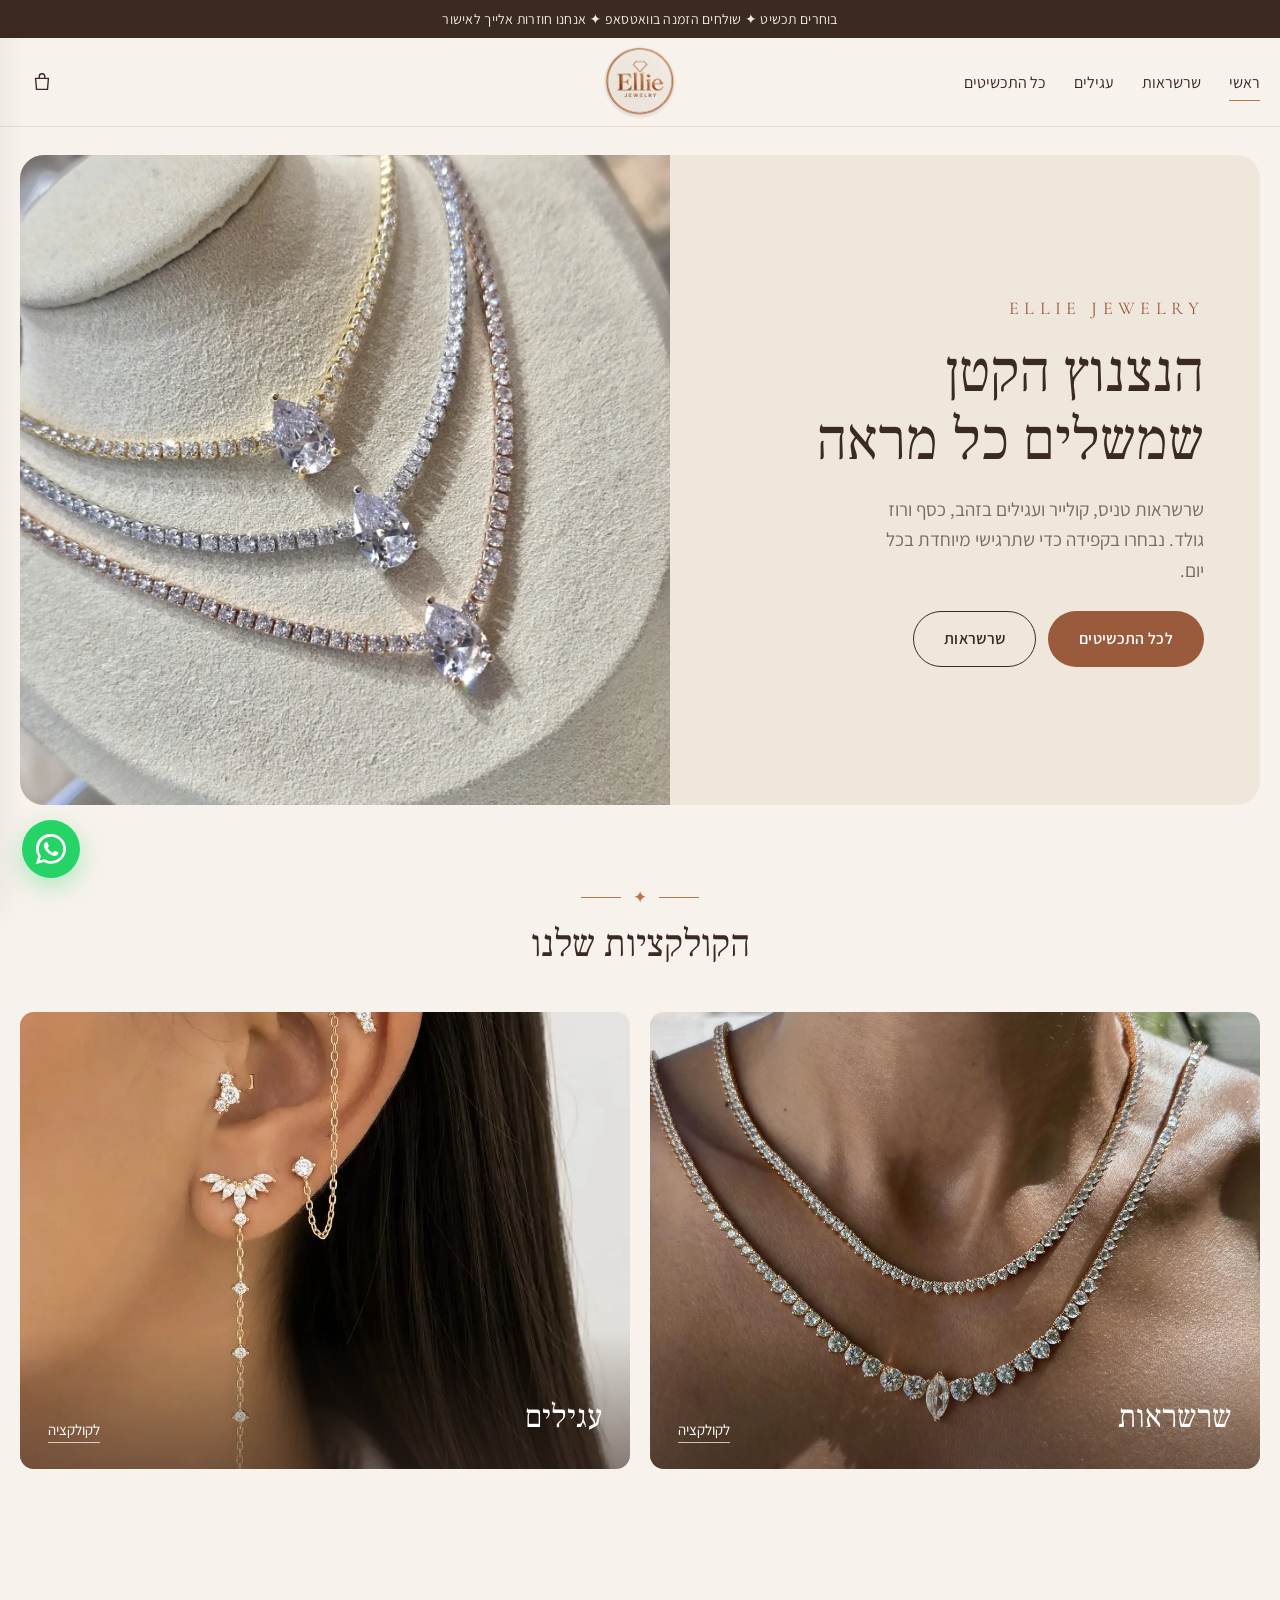
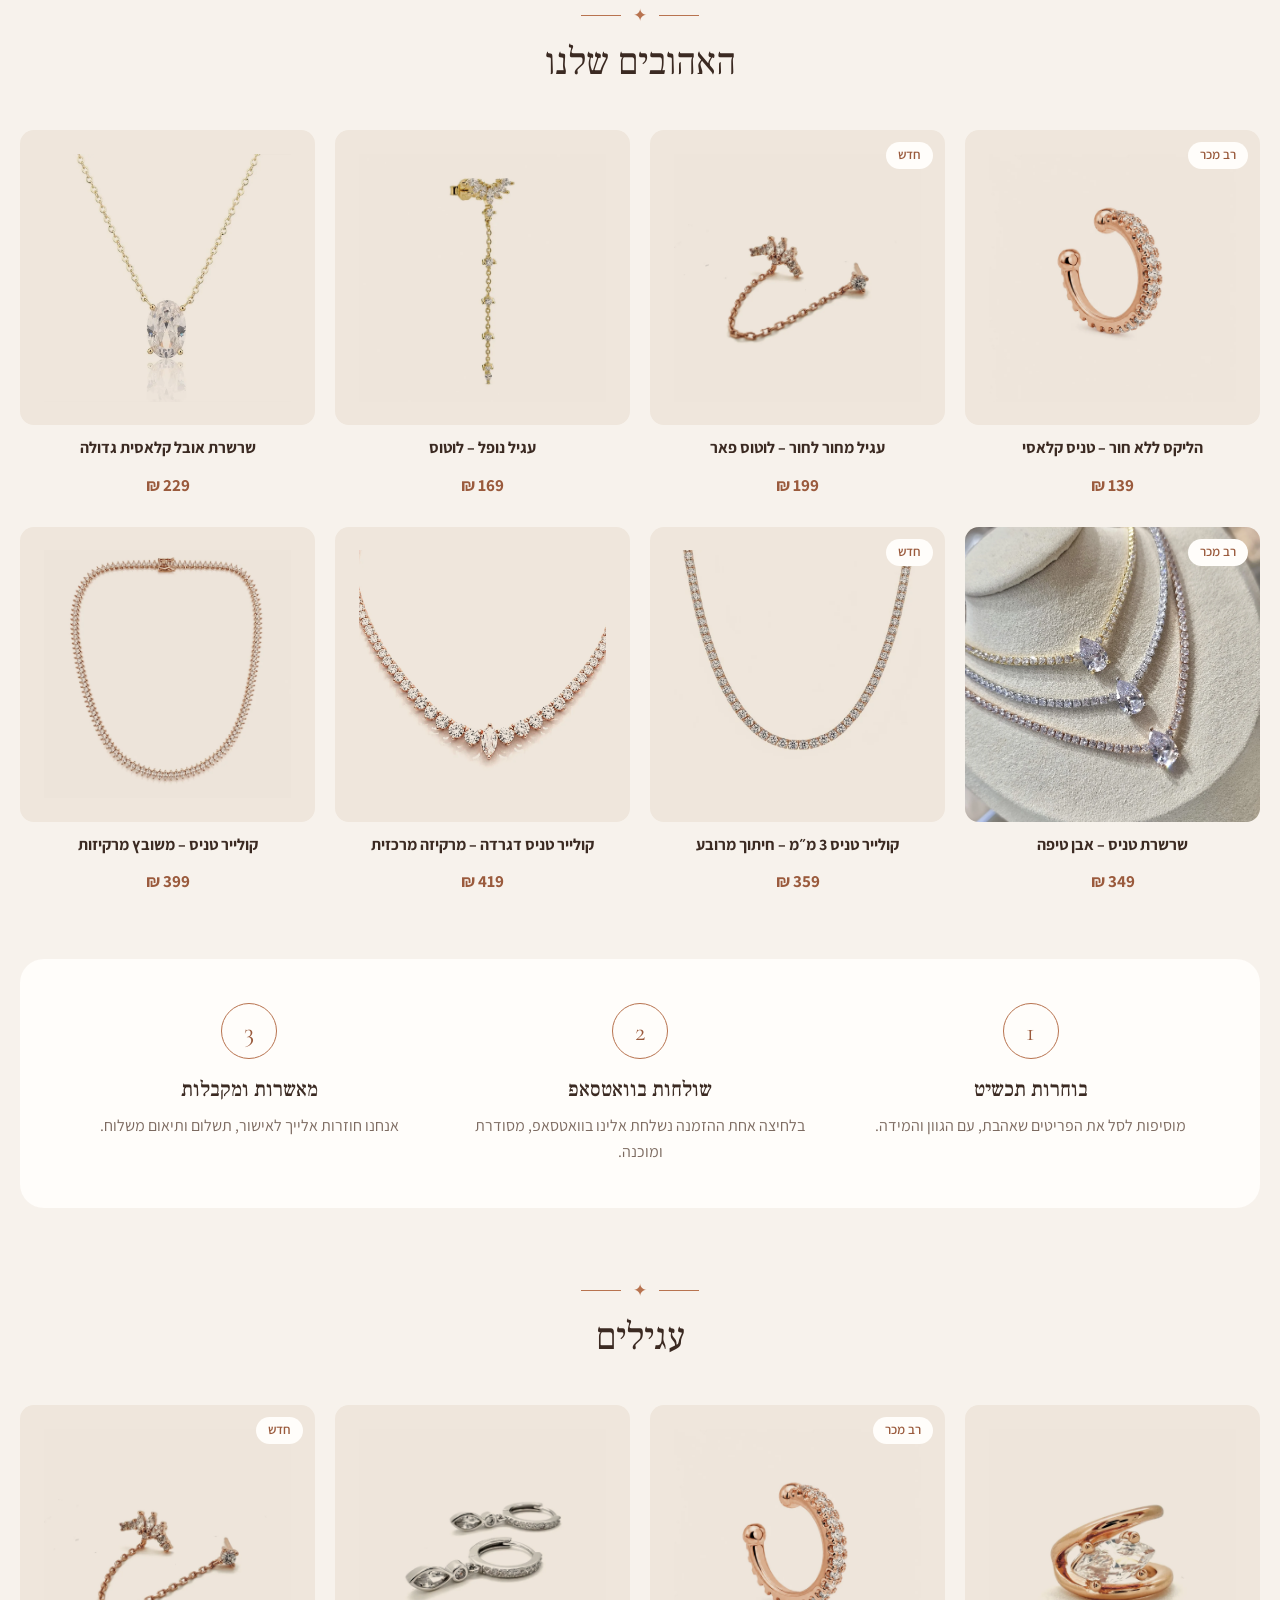
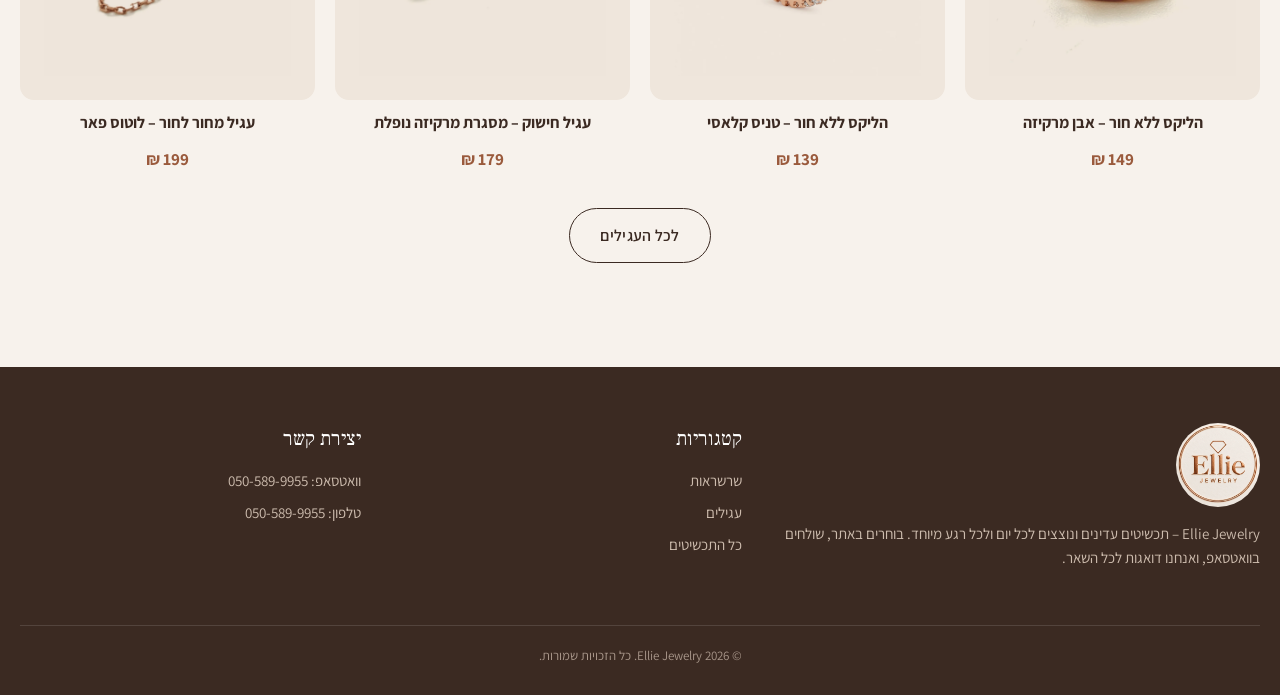
==== index.html @ 46d203b4 "Ellie Jewelry storefront with WhatsApp cart Co-Authored-By: Claude Opus 5.5 <noreply@anthropic.com>" ====
<!doctype html>
<html lang="he" dir="rtl">
<head>
<meta charset="utf-8">
<meta name="viewport" content="width=device-width, initial-scale=1">
<title>Ellie Jewelry | תכשיטים בעיצוב עדין</title>
<meta name="description" content="Ellie Jewelry – תכשיטים עדינים ונוצצים: שרשראות טניס, קולייר ועגילים בזהב, כסף ורוז גולד. הזמנה קלה בוואטסאפ.">
<meta name="theme-color" content="#f7f2ec">
<link rel="icon" href="assets/img/logo.webp">
<link rel="preconnect" href="https://fonts.googleapis.com">
<link rel="preconnect" href="https://fonts.gstatic.com" crossorigin>
<link href="https://fonts.googleapis.com/css2?family=Assistant:wght@300;400;600;700&family=Cormorant+Garamond:wght@400;500&family=Frank+Ruhl+Libre:wght@400;500&display=swap" rel="stylesheet">
<link rel="stylesheet" href="assets/css/style.css">
</head>
<body data-page="home">
<main id="main">
  <section class="hero container">
    <div class="hero__inner">
      <div class="hero__text">
        <span class="eyebrow">Ellie Jewelry</span>
        <h1>הנצנוץ הקטן<br>שמשלים כל מראה</h1>
        <p>שרשראות טניס, קולייר ועגילים בזהב, כסף ורוז גולד. נבחרו בקפידה כדי שתרגישי מיוחדת בכל יום.</p>
        <div class="hero__ctas">
          <a class="btn btn--primary" href="shop.html">לכל התכשיטים</a>
          <a class="btn btn--outline" href="shop.html?cat=necklaces">שרשראות</a>
        </div>
      </div>
      <div class="hero__img"><img src="assets/img/products/pear-tennis-bust.webp" alt="שלוש שרשראות טניס עם אבן טיפה בזהב, כסף ורוז גולד"></div>
    </div>
  </section>

  <section class="section container">
    <div class="section__head"><span class="ornament">✦</span><h2>הקולקציות שלנו</h2></div>
    <div class="cats" id="cats"></div>
  </section>

  <section class="section container">
    <div class="section__head"><span class="ornament">✦</span><h2>האהובים שלנו</h2></div>
    <div class="grid" id="featured"></div>
  </section>

  <section class="container">
    <div class="steps">
      <div class="step"><div class="step__num">1</div><h3>בוחרות תכשיט</h3><p>מוסיפות לסל את הפריטים שאהבת, עם הגוון והמידה.</p></div>
      <div class="step"><div class="step__num">2</div><h3>שולחות בוואטסאפ</h3><p>בלחיצה אחת ההזמנה נשלחת אלינו בוואטסאפ, מסודרת ומוכנה.</p></div>
      <div class="step"><div class="step__num">3</div><h3>מאשרות ומקבלות</h3><p>אנחנו חוזרות אלייך לאישור, תשלום ותיאום משלוח.</p></div>
    </div>
  </section>

  <section class="section container">
    <div class="section__head"><span class="ornament">✦</span><h2>עגילים</h2></div>
    <div class="grid" id="earrings-row"></div>
    <div style="text-align:center;margin-top:34px"><a class="btn btn--outline" href="shop.html?cat=earrings">לכל העגילים</a></div>
  </section>
</main>
<script src="assets/js/products.js"></script>
<script src="assets/js/app.js"></script>
</body>
</html>
---- assets/css/style.css ----
/* ───────── Ellie Jewelry – עיצוב ───────── */
:root {
  --bg: #f7f2ec;          /* שמנת */
  --surface: #fffdfa;
  --tile: #efe6dc;        /* הרקע האחיד של תמונות המוצרים */
  --ink: #3b2a22;
  --muted: #7c6a60;
  --line: #e6dacd;
  --rose: #b8734f;        /* רוז גולד מהלוגו */
  --rose-deep: #9a5a3c;
  --rose-soft: #f1e1d6;
  --wa: #25d366;
  --radius: 14px;
  --shadow: 0 10px 30px rgba(59, 42, 34, .08);
  --font-head: "Frank Ruhl Libre", "Cormorant Garamond", serif;
  --font-body: "Assistant", system-ui, sans-serif;
  --font-latin: "Cormorant Garamond", serif;
  --max: 1240px;
}

* { box-sizing: border-box; }
html { scroll-behavior: smooth; }
body {
  margin: 0;
  background: var(--bg);
  color: var(--ink);
  font-family: var(--font-body);
  font-size: 17px;
  line-height: 1.6;
  -webkit-font-smoothing: antialiased;
}
img { max-width: 100%; display: block; }
a { color: inherit; text-decoration: none; }
button { font: inherit; color: inherit; cursor: pointer; }
.container { width: min(var(--max), 100% - 32px); margin-inline: auto; }
.skip-link { position: absolute; inset-inline-start: -999px; }
.skip-link:focus { inset-inline-start: 12px; top: 12px; z-index: 100; background: var(--surface); padding: 8px 14px; }
:focus-visible { outline: 2px solid var(--rose); outline-offset: 3px; }

/* ───────── פס הודעה ───────── */
.announce {
  background: var(--ink);
  color: #f3e6db;
  text-align: center;
  font-size: 14px;
  letter-spacing: .02em;
  padding: 8px 16px;
}

/* ───────── הדר ───────── */
.header {
  position: sticky; top: 0; z-index: 40;
  background: rgba(247, 242, 236, .92);
  backdrop-filter: blur(10px);
  border-bottom: 1px solid var(--line);
}
.header__row {
  display: grid;
  grid-template-columns: 1fr auto 1fr;
  align-items: center;
  height: 88px;
}
.logo { justify-self: center; }
.logo img { width: 72px; height: 72px; border-radius: 50%; object-fit: cover; }
.nav { display: flex; gap: 28px; }
.nav a {
  font-size: 16px; padding: 6px 0; position: relative;
}
.nav a::after {
  content: ""; position: absolute; inset-inline: 0; bottom: 0; height: 1px;
  background: var(--rose); transform: scaleX(0); transition: transform .25s ease;
}
.nav a:hover::after, .nav a[aria-current="page"]::after { transform: scaleX(1); }
.header__actions { justify-self: end; display: flex; gap: 6px; align-items: center; }
.icon-btn {
  width: 44px; height: 44px; border-radius: 50%;
  display: grid; place-items: center;
  background: none; border: 0; position: relative;
  transition: background .2s;
}
.icon-btn:hover { background: var(--rose-soft); }
.icon-btn svg { width: 22px; height: 22px; }
.cart-count {
  position: absolute; top: 4px; inset-inline-end: 2px;
  min-width: 19px; height: 19px; padding: 0 5px;
  border-radius: 10px; background: var(--rose); color: #fff;
  font-size: 12px; font-weight: 700; display: grid; place-items: center;
  transform: scale(0); transition: transform .25s cubic-bezier(.3,1.6,.5,1);
}
.cart-count.has { transform: scale(1); }
.cart-count.bump { animation: bump .35s ease; }
@keyframes bump { 50% { transform: scale(1.35); } }
.menu-toggle { display: none; }

/* ───────── כפתורים ───────── */
.btn {
  display: inline-flex; align-items: center; justify-content: center; gap: 10px;
  padding: 14px 30px; border-radius: 999px; border: 1px solid transparent;
  font-size: 16px; font-weight: 600; letter-spacing: .02em;
  transition: background .2s, color .2s, transform .15s, border-color .2s;
}
.btn:active { transform: scale(.98); }
.btn--primary { background: var(--rose-deep); color: #fff; }
.btn--primary:hover { background: var(--ink); }
.btn--outline { border-color: var(--ink); background: transparent; }
.btn--outline:hover { background: var(--ink); color: var(--bg); }
.btn--wa { background: var(--wa); color: #fff; }
.btn--wa:hover { background: #1eb457; }
.btn--block { width: 100%; }
.btn svg { width: 20px; height: 20px; }

/* ───────── הירו ───────── */
.hero { padding: 28px 0 10px; }
.hero__inner {
  display: grid; grid-template-columns: 1fr 1.1fr;
  background: var(--tile); border-radius: 24px; overflow: hidden;
  min-height: 540px;
}
.hero__text {
  padding: 56px; display: flex; flex-direction: column; justify-content: center; gap: 18px;
}
.eyebrow {
  font-family: var(--font-latin); font-size: 18px; letter-spacing: .3em;
  text-transform: uppercase; color: var(--rose-deep);
}
.hero h1 {
  font-family: var(--font-head); font-weight: 400;
  font-size: clamp(36px, 4.6vw, 60px); line-height: 1.15; margin: 0;
}
.hero p { margin: 0; color: var(--muted); font-size: 19px; max-width: 36ch; }
.hero__ctas { display: flex; gap: 12px; flex-wrap: wrap; margin-top: 8px; }
.hero__img { position: relative; }
.hero__img img { width: 100%; height: 100%; object-fit: cover; }

/* ───────── כותרות סקשן ───────── */
.section { padding: 64px 0; }
.section__head { text-align: center; margin-bottom: 36px; }
.section__head h2 {
  font-family: var(--font-head); font-weight: 400; font-size: clamp(28px, 3vw, 38px); margin: 4px 0 0;
}
.section__head .ornament {
  display: inline-flex; align-items: center; gap: 12px; color: var(--rose);
}
.section__head .ornament::before, .section__head .ornament::after {
  content: ""; width: 40px; height: 1px; background: currentColor;
}

/* ───────── קטגוריות ───────── */
.cats { display: grid; grid-template-columns: repeat(2, 1fr); gap: 20px; }
.cat {
  position: relative; border-radius: var(--radius); overflow: hidden;
  aspect-ratio: 4 / 3; background: var(--tile);
}
.cat img { width: 100%; height: 100%; object-fit: cover; transition: transform .8s ease; }
.cat:hover img { transform: scale(1.04); }
.cat__label {
  position: absolute; inset-inline: 0; bottom: 0;
  padding: 60px 28px 26px;
  background: linear-gradient(to top, rgba(59,42,34,.55), transparent);
  color: #fff; display: flex; justify-content: space-between; align-items: end;
}
.cat__label h3 { font-family: var(--font-head); font-weight: 400; font-size: 32px; margin: 0; }
.cat__label span { font-size: 15px; border-bottom: 1px solid rgba(255,255,255,.7); }

/* ───────── כרטיס מוצר ───────── */
.grid { display: grid; grid-template-columns: repeat(4, 1fr); gap: 28px 20px; }
.card { display: flex; flex-direction: column; gap: 12px; text-align: center; }
.card__media {
  position: relative; aspect-ratio: 1; border-radius: var(--radius); overflow: hidden;
  background: var(--tile);
}
/* הסוד של הרקע האחיד: הלבן בתמונה "נבלע" בצבע השמנת */
.card__media img, .gallery__main img, .gallery__thumbs img, .cart-item__img img {
  mix-blend-mode: multiply;
}
.card__media img {
  position: absolute; inset: 0; width: 100%; height: 100%; object-fit: contain;
  padding: 8%; transition: opacity .5s ease, transform .7s ease;
}
.card__media img.is-photo { padding: 0; object-fit: cover; mix-blend-mode: normal; }
.card__media .alt { opacity: 0; }
.card:hover .card__media .alt { opacity: 1; }
.card:hover .card__media .main:not(:only-of-type) { opacity: 0; }
.card:hover .card__media img:only-of-type { transform: scale(1.05); }
.badge {
  position: absolute; top: 12px; inset-inline-start: 12px; z-index: 2;
  background: var(--surface); color: var(--rose-deep);
  font-size: 13px; font-weight: 600; padding: 3px 12px; border-radius: 999px;
}
.card__quick {
  position: absolute; inset-inline: 12px; bottom: 12px; z-index: 2;
  opacity: 0; transform: translateY(8px); transition: opacity .25s, transform .25s;
  background: var(--surface); border: 0; border-radius: 999px; padding: 10px; font-size: 15px; font-weight: 600;
}
.card:hover .card__quick, .card__quick:focus-visible { opacity: 1; transform: none; }
.card__quick:hover { background: var(--ink); color: var(--bg); }
.card__name { font-size: 16px; margin: 0; line-height: 1.4; }
.price { font-weight: 700; color: var(--rose-deep); }
.price del { color: var(--muted); font-weight: 400; margin-inline-start: 8px; font-size: .9em; }

/* ───────── איך מזמינים ───────── */
.steps {
  display: grid; grid-template-columns: repeat(3, 1fr); gap: 20px;
  background: var(--surface); border-radius: 24px; padding: 44px;
}
.step { text-align: center; padding: 0 12px; }
.step__num {
  width: 56px; height: 56px; margin: 0 auto 14px; border-radius: 50%;
  border: 1px solid var(--rose); color: var(--rose-deep);
  display: grid; place-items: center; font-family: var(--font-latin); font-size: 26px;
}
.step h3 { font-family: var(--font-head); font-weight: 500; font-size: 21px; margin: 0 0 6px; }
.step p { margin: 0; color: var(--muted); font-size: 16px; }

/* ───────── עמוד קטגוריה ───────── */
.page-head { padding: 48px 0 12px; text-align: center; }
.page-head h1 { font-family: var(--font-head); font-weight: 400; font-size: clamp(34px, 4vw, 48px); margin: 0; }
.page-head p { color: var(--muted); margin: 6px 0 0; }
.toolbar {
  display: flex; justify-content: space-between; align-items: center; gap: 16px; flex-wrap: wrap;
  padding: 18px 0 28px; border-bottom: 1px solid var(--line); margin-bottom: 32px;
}
.tabs { display: flex; gap: 8px; flex-wrap: wrap; }
.tab {
  padding: 8px 20px; border-radius: 999px; border: 1px solid var(--line); background: transparent; font-size: 15px;
}
.tab[aria-pressed="true"] { background: var(--ink); color: var(--bg); border-color: var(--ink); }
.select {
  padding: 9px 16px; border-radius: 999px; border: 1px solid var(--line); background: var(--surface);
  font: inherit; font-size: 15px; color: var(--ink);
}
.count-note { color: var(--muted); font-size: 15px; }

/* ───────── עמוד מוצר ───────── */
.crumbs { font-size: 14px; color: var(--muted); padding: 24px 0 0; }
.crumbs a:hover { color: var(--rose-deep); }
.product { display: grid; grid-template-columns: 1.1fr 1fr; gap: 56px; padding: 24px 0 40px; align-items: start; }
.gallery { display: grid; gap: 12px; position: sticky; top: 110px; }
.gallery__main { aspect-ratio: 1; border-radius: var(--radius); background: var(--tile); overflow: hidden; }
.gallery__main img { width: 100%; height: 100%; object-fit: contain; padding: 6%; }
.gallery__main img.is-photo { object-fit: cover; padding: 0; mix-blend-mode: normal; }
.gallery__thumbs { display: flex; gap: 10px; }
.gallery__thumbs button {
  width: 82px; aspect-ratio: 1; border-radius: 10px; overflow: hidden; border: 1px solid transparent;
  background: var(--tile); padding: 0;
}
.gallery__thumbs button[aria-current="true"] { border-color: var(--rose); }
.gallery__thumbs img { width: 100%; height: 100%; object-fit: cover; }
.product__info h1 { font-family: var(--font-head); font-weight: 400; font-size: clamp(28px, 3vw, 38px); line-height: 1.25; margin: 0 0 8px; }
.product__info .price { font-size: 24px; }
.product__desc { color: var(--muted); margin: 18px 0 26px; }
.opt { margin-bottom: 22px; border: 0; padding: 0; }
.opt legend { font-weight: 600; margin-bottom: 10px; }
.opt legend small { font-weight: 400; color: var(--muted); margin-inline-start: 6px; }
.chips { display: flex; flex-wrap: wrap; gap: 8px; }
.chip {
  padding: 9px 18px; border-radius: 999px; border: 1px solid var(--line); background: var(--surface); font-size: 15px;
  display: inline-flex; align-items: center; gap: 8px; transition: border-color .2s, background .2s;
}
.chip:hover { border-color: var(--rose); }
.chip[aria-checked="true"] { border-color: var(--ink); background: var(--ink); color: var(--bg); }
.swatch { width: 14px; height: 14px; border-radius: 50%; border: 1px solid rgba(0,0,0,.12); }
.opt.is-error .chips { animation: shake .35s; }
.opt.is-error legend { color: #b23b3b; }
@keyframes shake { 25% { transform: translateX(-5px); } 75% { transform: translateX(5px); } }
.buy-row { display: flex; gap: 12px; align-items: stretch; margin-top: 6px; }
.qty {
  display: inline-flex; align-items: center; border: 1px solid var(--line); border-radius: 999px; background: var(--surface);
}
.qty button { width: 40px; height: 100%; min-height: 44px; border: 0; background: none; font-size: 20px; }
.qty span { min-width: 28px; text-align: center; font-weight: 600; }
.buy-row .btn { flex: 1; }
.ask-link { display: inline-flex; align-items: center; gap: 8px; margin-top: 16px; color: var(--muted); font-size: 15px; }
.ask-link:hover { color: var(--ink); }
.ask-link svg { width: 18px; height: 18px; color: var(--wa); }
.accordion { margin-top: 30px; border-top: 1px solid var(--line); }
.accordion details { border-bottom: 1px solid var(--line); }
.accordion summary {
  list-style: none; cursor: pointer; padding: 16px 0; font-weight: 600;
  display: flex; justify-content: space-between; align-items: center;
}
.accordion summary::-webkit-details-marker { display: none; }
.accordion summary::after { content: "+"; font-size: 22px; font-weight: 300; transition: transform .2s; }
.accordion details[open] summary::after { transform: rotate(45deg); }
.accordion p { margin: 0 0 18px; color: var(--muted); }

/* ───────── סל צדדי ───────── */
.overlay {
  position: fixed; inset: 0; background: rgba(59,42,34,.35); z-index: 60;
  opacity: 0; pointer-events: none; transition: opacity .3s;
}
.overlay.open { opacity: 1; pointer-events: auto; }
.drawer {
  position: fixed; top: 0; bottom: 0; inset-inline-end: 0; z-index: 70;
  width: min(440px, 100%); background: var(--surface);
  display: flex; flex-direction: column;
  transform: translateX(-100%); transition: transform .4s cubic-bezier(.22,1,.36,1);
  box-shadow: var(--shadow);
}
.drawer.open { transform: none; }
.drawer__head { display: flex; justify-content: space-between; align-items: center; padding: 18px 22px; border-bottom: 1px solid var(--line); }
.drawer__head h2 { font-family: var(--font-head); font-weight: 400; font-size: 24px; margin: 0; }
.drawer__body { flex: 1; overflow-y: auto; padding: 8px 22px; }
.drawer__foot { padding: 18px 22px 22px; border-top: 1px solid var(--line); background: var(--bg); }
.empty { text-align: center; padding: 60px 10px; color: var(--muted); }
.empty .btn { margin-top: 18px; }
.cart-item { display: grid; grid-template-columns: 78px 1fr auto; gap: 14px; padding: 16px 0; border-bottom: 1px solid var(--line); align-items: center; }
.cart-item__img { width: 78px; aspect-ratio: 1; border-radius: 10px; background: var(--tile); overflow: hidden; }
.cart-item__img img { width: 100%; height: 100%; object-fit: contain; padding: 6px; }
.cart-item__img img.is-photo { object-fit: cover; padding: 0; mix-blend-mode: normal; }
.cart-item h4 { margin: 0; font-size: 15px; font-weight: 600; line-height: 1.35; }
.cart-item .meta { font-size: 13px; color: var(--muted); }
.cart-item .qty { margin-top: 6px; }
.cart-item .qty button { min-height: 32px; width: 32px; font-size: 16px; }
.cart-item__end { text-align: end; display: flex; flex-direction: column; gap: 8px; align-items: end; }
.remove { background: none; border: 0; color: var(--muted); font-size: 13px; text-decoration: underline; padding: 0; }
.total-row { display: flex; justify-content: space-between; font-size: 18px; margin-bottom: 4px; }
.total-row strong { color: var(--rose-deep); }
.foot-note { font-size: 13px; color: var(--muted); margin: 0 0 14px; }

/* טופס פרטים */
.form { display: grid; gap: 12px; }
.field { display: grid; gap: 4px; }
.field label { font-size: 14px; font-weight: 600; }
.field input, .field textarea {
  font: inherit; font-size: 16px; padding: 11px 14px; border-radius: 10px;
  border: 1px solid var(--line); background: var(--surface); color: var(--ink);
}
.field input:focus, .field textarea:focus { outline: none; border-color: var(--rose); }
.field textarea { resize: vertical; min-height: 64px; }
.field.is-error input { border-color: #b23b3b; }
.field .err { color: #b23b3b; font-size: 13px; display: none; }
.field.is-error .err { display: block; }
.radio-row { display: flex; gap: 8px; }
.radio-row label {
  flex: 1; text-align: center; padding: 10px; border: 1px solid var(--line); border-radius: 10px; cursor: pointer;
  font-size: 15px; font-weight: 400; background: var(--surface);
}
.radio-row input { position: absolute; opacity: 0; }
.radio-row input:checked + span { font-weight: 700; }
.radio-row label:has(input:checked) { border-color: var(--ink); }
.back-link { background: none; border: 0; color: var(--muted); font-size: 14px; padding: 0; margin-bottom: 10px; text-decoration: underline; }

/* ───────── הודעת הוספה ───────── */
.toast {
  position: fixed; top: 104px; left: 50%; z-index: 80; max-width: calc(100% - 32px); text-align: center;
  transform: translate(-50%, -12px); opacity: 0; pointer-events: none;
  background: var(--ink); color: var(--bg); padding: 12px 22px; border-radius: 999px; font-size: 15px;
  transition: opacity .25s, transform .25s;
}
.toast.show { opacity: 1; transform: translate(-50%, 0); }

/* ───────── וואטסאפ צף ───────── */
.wa-float {
  position: fixed; bottom: 22px; left: 22px; z-index: 50;
  width: 58px; height: 58px; border-radius: 50%; background: var(--wa); color: #fff;
  display: grid; place-items: center; box-shadow: 0 8px 24px rgba(37,211,102,.35);
  transition: transform .2s;
}
.wa-float:hover { transform: scale(1.07); }
.wa-float svg { width: 30px; height: 30px; }

/* ───────── פוטר ───────── */
.footer { background: var(--ink); color: #e9dcd1; margin-top: 40px; padding: 56px 0 28px; }
.footer__grid { display: grid; grid-template-columns: 1.4fr 1fr 1fr; gap: 40px; }
.footer h4 { font-family: var(--font-head); font-weight: 400; font-size: 20px; color: #fff; margin: 0 0 14px; }
.footer p, .footer li { color: #cdbcae; font-size: 15px; }
.footer ul { list-style: none; padding: 0; margin: 0; display: grid; gap: 8px; }
.footer a:hover { color: #fff; }
.footer__brand img { width: 84px; height: 84px; border-radius: 50%; margin-bottom: 12px; }
.footer__bottom { border-top: 1px solid rgba(255,255,255,.12); margin-top: 40px; padding-top: 20px; font-size: 13px; color: #a8968a; text-align: center; }

/* ───────── מובייל ───────── */
@media (max-width: 980px) {
  .grid { grid-template-columns: repeat(3, 1fr); }
  .hero__inner { grid-template-columns: 1fr; min-height: 0; }
  .hero__img { order: -1; aspect-ratio: 4 / 3; }
  .hero__text { padding: 32px 26px 36px; }
  .product { grid-template-columns: 1fr; gap: 28px; }
  .gallery { position: static; }
}
@media (max-width: 760px) {
  body { font-size: 16px; }
  .header__row { height: 70px; }
  .logo img { width: 56px; height: 56px; }
  .menu-toggle { display: grid; }
  .nav {
    position: fixed; top: 0; bottom: 0; inset-inline-start: 0; z-index: 70;
    width: min(300px, 85%); background: var(--surface); flex-direction: column; gap: 0;
    padding: 80px 26px; transform: translateX(100%); transition: transform .35s cubic-bezier(.22,1,.36,1);
  }
  .nav.open { transform: none; box-shadow: var(--shadow); }
  .nav a { font-size: 20px; padding: 14px 0; border-bottom: 1px solid var(--line); }
  .nav a::after { display: none; }
  .grid { grid-template-columns: repeat(2, 1fr); gap: 22px 12px; }
  .cats { grid-template-columns: 1fr; }
  .steps { grid-template-columns: 1fr; padding: 28px 20px; gap: 26px; }
  .section { padding: 44px 0; }
  .footer__grid { grid-template-columns: 1fr; gap: 28px; }
  .card__quick { display: none; }
  .card__name { font-size: 15px; }
  .wa-float { width: 52px; height: 52px; bottom: 16px; left: 16px; }
}

@media (hover: none) {
  .card:hover .card__media .alt { opacity: 0; }
  .card:hover .card__media .main:not(:only-of-type) { opacity: 1; }
}

@media (prefers-reduced-motion: reduce) {
  *, *::before, *::after { transition-duration: .01ms !important; animation-duration: .01ms !important; }
}
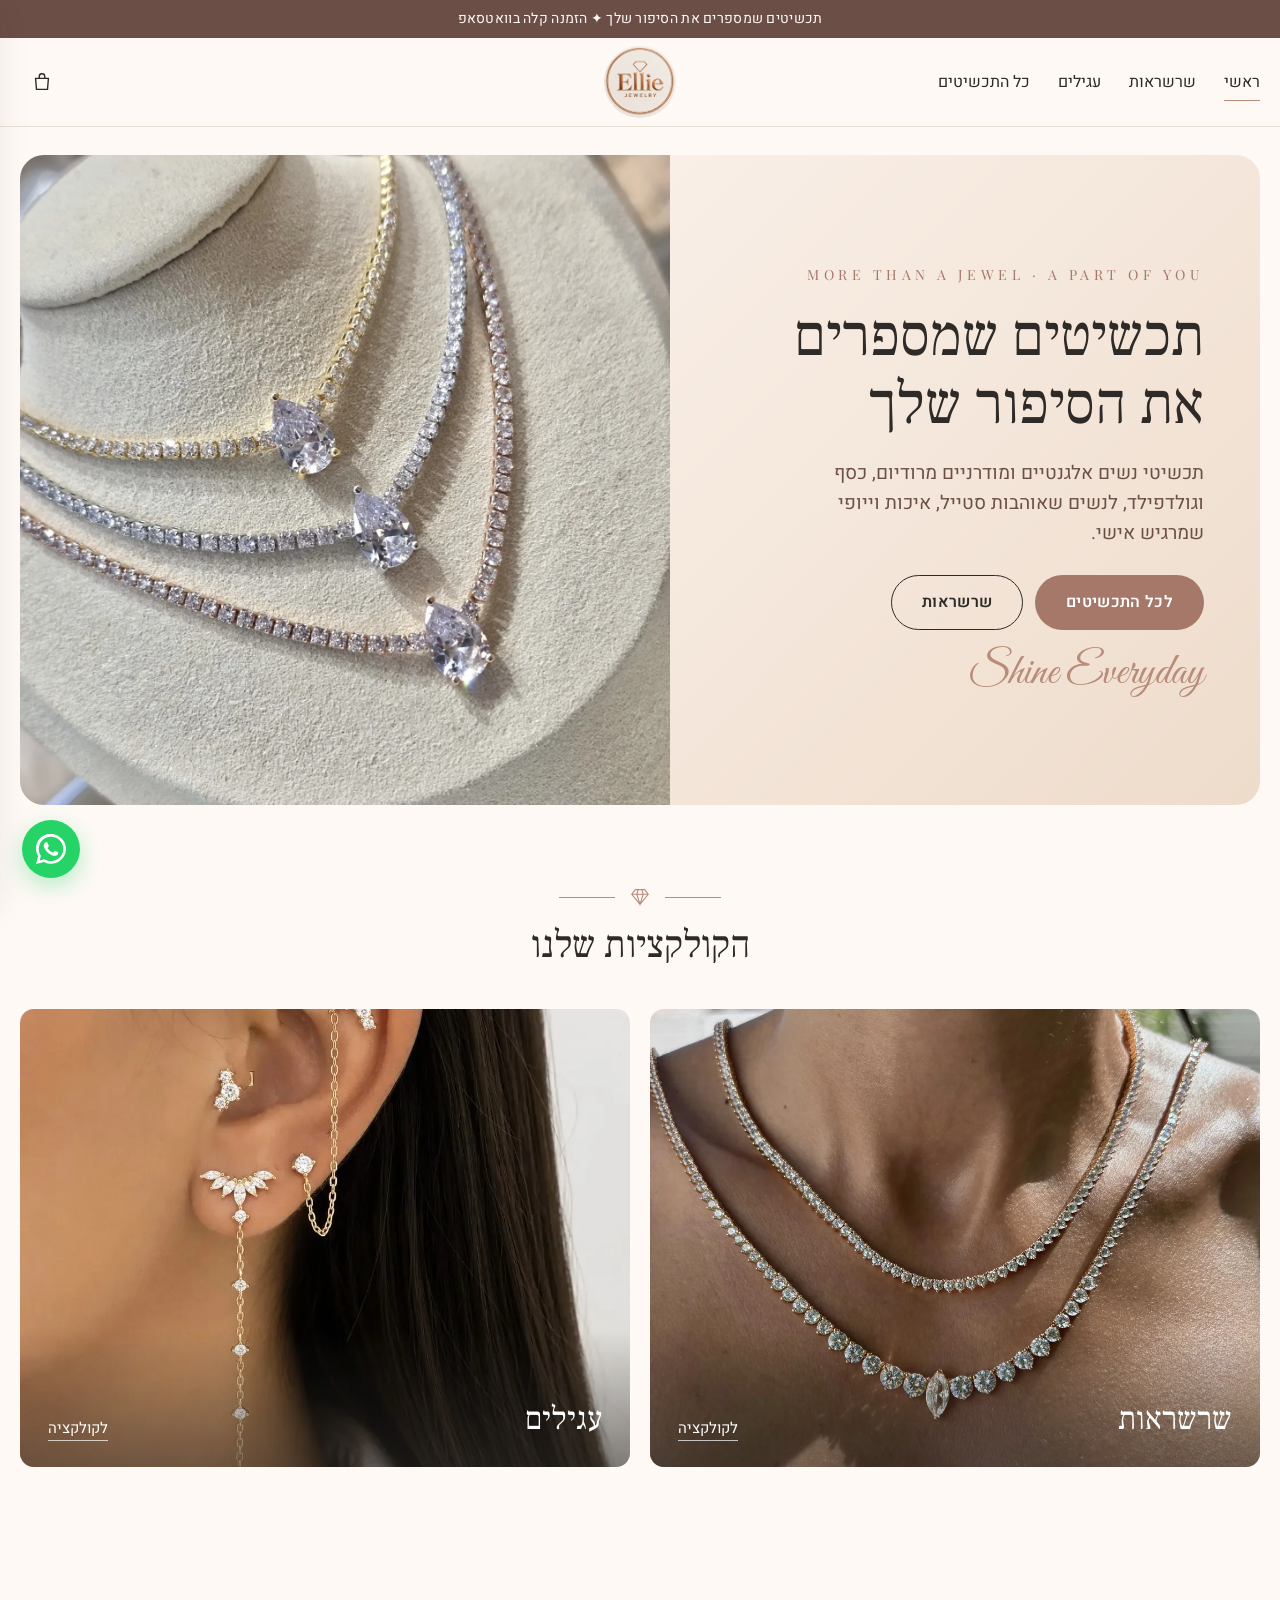
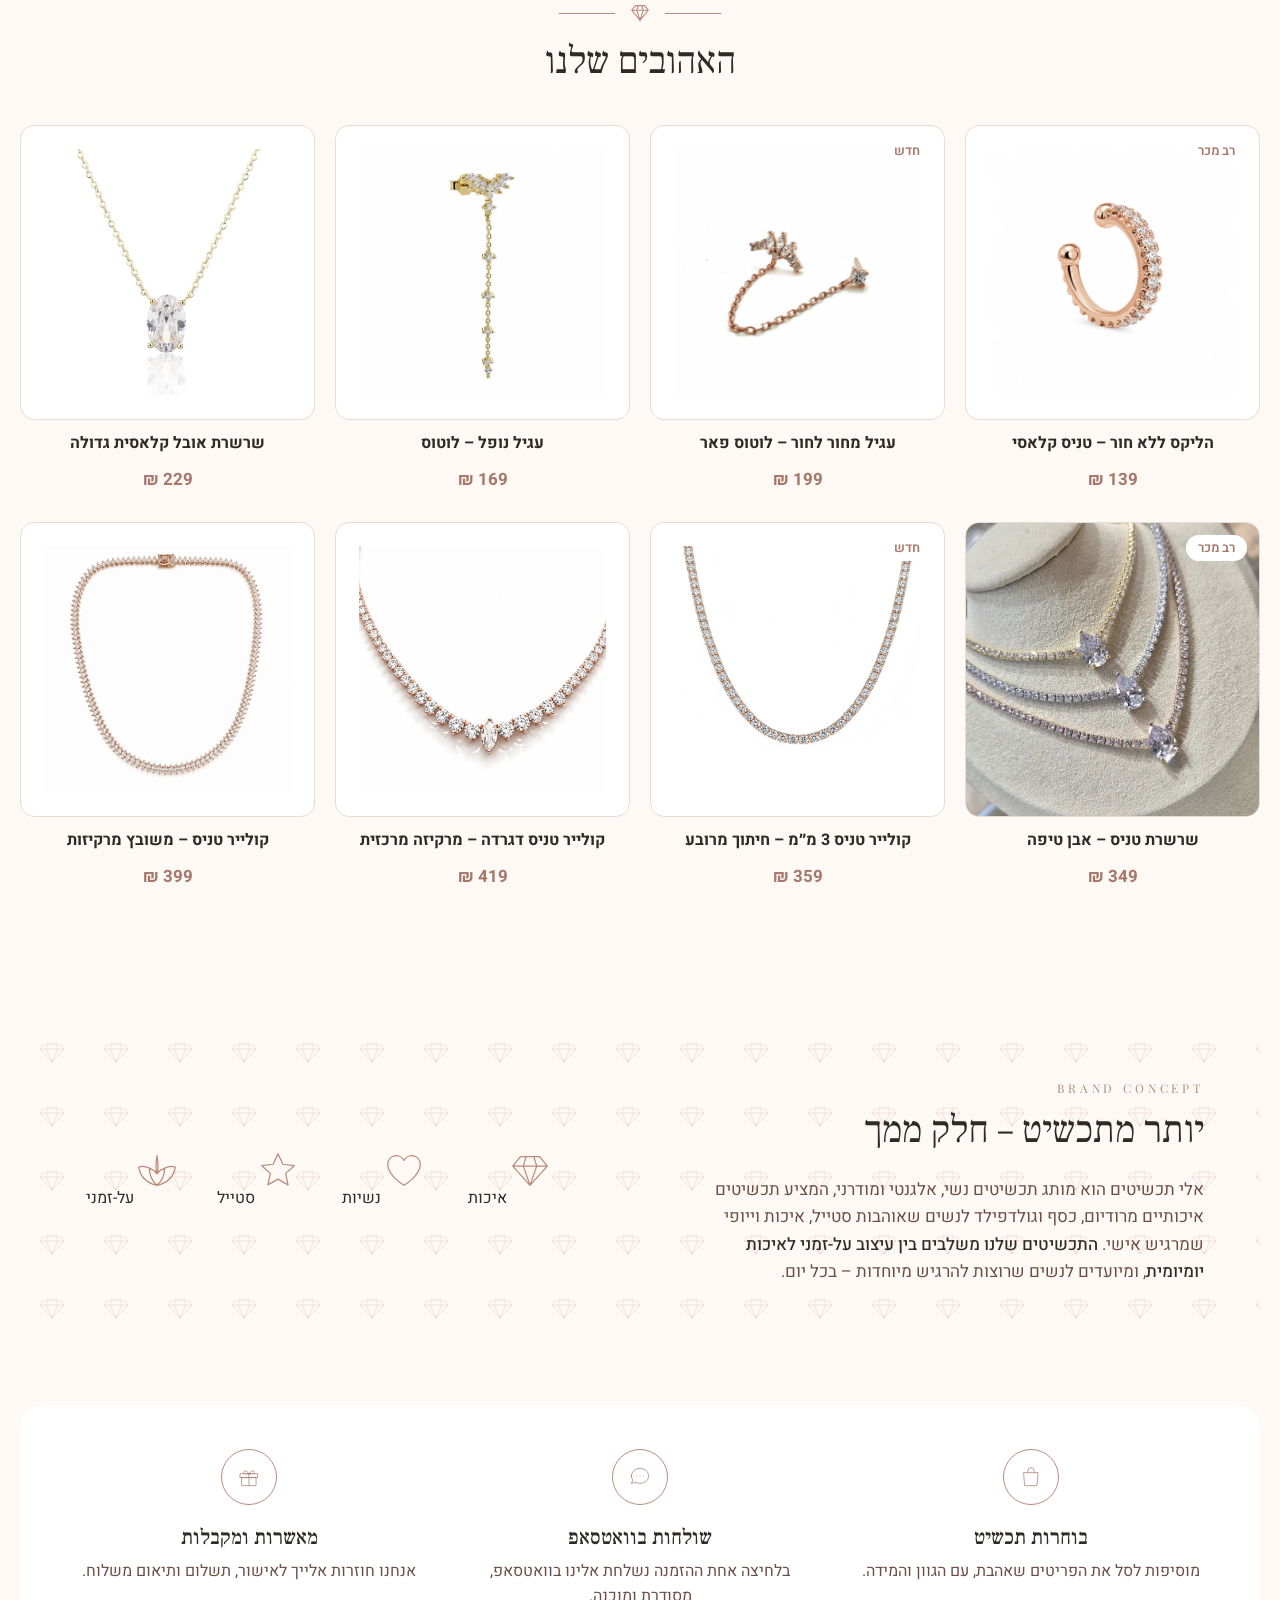
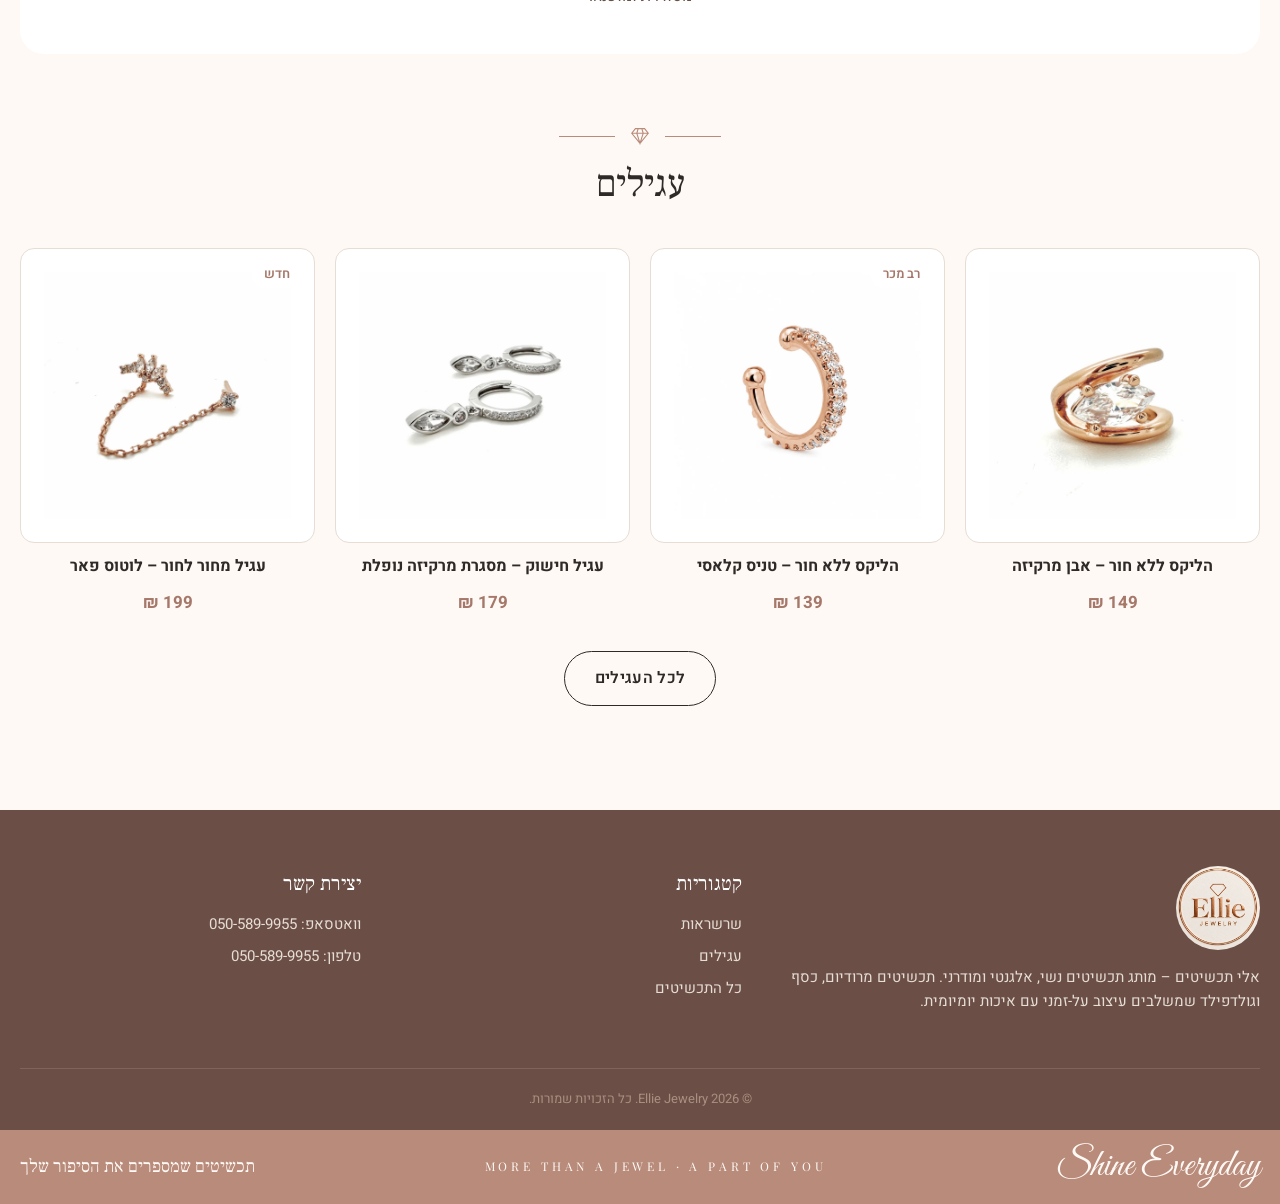
==== commit 261f77aa: "Apply brand guide, keep photos untouched, switch image by tone Co-Authored-By: Claude Opus 5.5 <nore" ====
--- a/index.html
+++ b/index.html
@@ -3,13 +3,16 @@
 <head>
 <meta charset="utf-8">
 <meta name="viewport" content="width=device-width, initial-scale=1">
-<title>Ellie Jewelry | תכשיטים בעיצוב עדין</title>
+<title>Ellie Jewelry | תכשיטים שמספרים את הסיפור שלך</title>
 <meta name="description" content="Ellie Jewelry – תכשיטים עדינים ונוצצים: שרשראות טניס, קולייר ועגילים בזהב, כסף ורוז גולד. הזמנה קלה בוואטסאפ.">
-<meta name="theme-color" content="#f7f2ec">
-<link rel="icon" href="assets/img/logo.webp">
+<meta name="theme-color" content="#fff9f6">
+<link rel="icon" href="favicon.ico" sizes="any">
+<link rel="icon" type="image/png" sizes="32x32" href="assets/img/favicon-32.png">
+<link rel="icon" type="image/png" sizes="192x192" href="assets/img/icon-192.png">
+<link rel="apple-touch-icon" href="assets/img/apple-touch-icon.png">
 <link rel="preconnect" href="https://fonts.googleapis.com">
 <link rel="preconnect" href="https://fonts.gstatic.com" crossorigin>
-<link href="https://fonts.googleapis.com/css2?family=Assistant:wght@300;400;600;700&family=Cormorant+Garamond:wght@400;500&family=Frank+Ruhl+Libre:wght@400;500&display=swap" rel="stylesheet">
+<link href="https://fonts.googleapis.com/css2?family=Heebo:wght@300;400;500;700&family=Playfair+Display:wght@400;500&family=Frank+Ruhl+Libre:wght@400;500&family=Great+Vibes&display=swap" rel="stylesheet">
 <link rel="stylesheet" href="assets/css/style.css">
 </head>
 <body data-page="home">
@@ -17,38 +20,56 @@
   <section class="hero container">
     <div class="hero__inner">
       <div class="hero__text">
-        <span class="eyebrow">Ellie Jewelry</span>
-        <h1>הנצנוץ הקטן<br>שמשלים כל מראה</h1>
-        <p>שרשראות טניס, קולייר ועגילים בזהב, כסף ורוז גולד. נבחרו בקפידה כדי שתרגישי מיוחדת בכל יום.</p>
+        <span class="eyebrow">More than a jewel · a part of you</span>
+        <h1>תכשיטים שמספרים<br>את הסיפור שלך</h1>
+        <p>תכשיטי נשים אלגנטיים ומודרניים מרודיום, כסף וגולדפילד, לנשים שאוהבות סטייל, איכות וייופי שמרגיש אישי.</p>
         <div class="hero__ctas">
           <a class="btn btn--primary" href="shop.html">לכל התכשיטים</a>
           <a class="btn btn--outline" href="shop.html?cat=necklaces">שרשראות</a>
         </div>
+        <span class="script" lang="en">Shine Everyday</span>
       </div>
       <div class="hero__img"><img src="assets/img/products/pear-tennis-bust.webp" alt="שלוש שרשראות טניס עם אבן טיפה בזהב, כסף ורוז גולד"></div>
     </div>
   </section>
 
   <section class="section container">
-    <div class="section__head"><span class="ornament">✦</span><h2>הקולקציות שלנו</h2></div>
+    <div class="section__head"><span class="ornament"><svg viewBox="0 0 24 24" fill="none" stroke="currentColor" stroke-width="1.2" aria-hidden="true"><path d="M7 4h10l4 5-9 11L3 9z M3 9h18 M10 4 8.5 9 12 20l3.5-11L14 4"/></svg></span><h2>הקולקציות שלנו</h2></div>
     <div class="cats" id="cats"></div>
   </section>
 
   <section class="section container">
-    <div class="section__head"><span class="ornament">✦</span><h2>האהובים שלנו</h2></div>
+    <div class="section__head"><span class="ornament"><svg viewBox="0 0 24 24" fill="none" stroke="currentColor" stroke-width="1.2" aria-hidden="true"><path d="M7 4h10l4 5-9 11L3 9z M3 9h18 M10 4 8.5 9 12 20l3.5-11L14 4"/></svg></span><h2>האהובים שלנו</h2></div>
     <div class="grid" id="featured"></div>
+  </section>
+
+
+  <section class="section container">
+    <div class="brand pattern">
+      <div>
+        <span class="slogan">Brand concept</span>
+        <h2>יותר מתכשיט – חלק ממך</h2>
+        <p>אלי תכשיטים הוא מותג תכשיטים נשי, אלגנטי ומודרני, המציע תכשיטים איכותיים מרודיום, כסף וגולדפילד לנשים שאוהבות סטייל, איכות וייופי שמרגיש אישי. <strong>התכשיטים שלנו משלבים בין עיצוב על-זמני לאיכות יומיומית</strong>, ומיועדים לנשים שרוצות להרגיש מיוחדות – בכל יום.</p>
+      </div>
+      <div class="values">
+        <div class="value"><svg viewBox="0 0 48 48" fill="none" stroke="currentColor" stroke-width="1.3" stroke-linejoin="round" stroke-linecap="round" aria-hidden="true"><path d="M14 10h20l8 10-18 20L6 20z M6 20h36 M20 10l-3 10 7 20 7-20-3-10"/></svg><span>איכות</span></div>
+        <div class="value"><svg viewBox="0 0 48 48" fill="none" stroke="currentColor" stroke-width="1.3" stroke-linejoin="round" stroke-linecap="round" aria-hidden="true"><path d="M24 40S7 30 7 18a9 9 0 0 1 17-4 9 9 0 0 1 17 4c0 12-17 22-17 22Z"/></svg><span>נשיות</span></div>
+        <div class="value"><svg viewBox="0 0 48 48" fill="none" stroke="currentColor" stroke-width="1.3" stroke-linejoin="round" stroke-linecap="round" aria-hidden="true"><path d="m24 7 5 11 12 1.5-9 8 2.5 12L24 33.5 13.5 39.5 16 27.5l-9-8L19 18z"/></svg><span>סטייל</span></div>
+        <div class="value"><svg viewBox="0 0 48 48" fill="none" stroke="currentColor" stroke-width="1.3" stroke-linejoin="round" stroke-linecap="round" aria-hidden="true"><path d="M24 40c-6-5-8-12-8-18 3 1 6 3 8 6 2-3 5-5 8-6 0 6-2 13-8 18Z M24 28c-2-6-1-13 0-19 1 6 2 13 0 19 M16 22c-4-2-8-2-11-1 1 9 8 17 19 19 M32 22c4-2 8-2 11-1-1 9-8 17-19 19"/></svg><span>על-זמני</span></div>
+      </div>
+    </div>
   </section>
 
   <section class="container">
     <div class="steps">
-      <div class="step"><div class="step__num">1</div><h3>בוחרות תכשיט</h3><p>מוסיפות לסל את הפריטים שאהבת, עם הגוון והמידה.</p></div>
-      <div class="step"><div class="step__num">2</div><h3>שולחות בוואטסאפ</h3><p>בלחיצה אחת ההזמנה נשלחת אלינו בוואטסאפ, מסודרת ומוכנה.</p></div>
-      <div class="step"><div class="step__num">3</div><h3>מאשרות ומקבלות</h3><p>אנחנו חוזרות אלייך לאישור, תשלום ותיאום משלוח.</p></div>
+      <div class="step"><div class="step__num"><svg viewBox="0 0 48 48" fill="none" stroke="currentColor" stroke-width="1.3" stroke-linejoin="round" stroke-linecap="round" aria-hidden="true"><path d="M11 16h26l-2 24H13z M18 16v-3a6 6 0 0 1 12 0v3"/></svg></div><h3>בוחרות תכשיט</h3><p>מוסיפות לסל את הפריטים שאהבת, עם הגוון והמידה.</p></div>
+      <div class="step"><div class="step__num"><svg viewBox="0 0 48 48" fill="none" stroke="currentColor" stroke-width="1.3" stroke-linejoin="round" stroke-linecap="round" aria-hidden="true"><path d="M8 22a16 14 0 1 1 7 11.5L8 36l2.5-6.5A13 13 0 0 1 8 22Z M17 22h.01 M24 22h.01 M31 22h.01"/></svg></div><h3>שולחות בוואטסאפ</h3><p>בלחיצה אחת ההזמנה נשלחת אלינו בוואטסאפ, מסודרת ומוכנה.</p></div>
+      <div class="step"><div class="step__num"><svg viewBox="0 0 48 48" fill="none" stroke="currentColor" stroke-width="1.3" stroke-linejoin="round" stroke-linecap="round" aria-hidden="true"><path d="M8 18h32v7H8z M11 25h26v15H11z M24 18v22 M24 18c-3-6-10-7-10-2 0 2 4 2 10 2 6 0 10 0 10-2 0-5-7-4-10 2"/></svg></div><h3>מאשרות ומקבלות</h3><p>אנחנו חוזרות אלייך לאישור, תשלום ותיאום משלוח.</p></div>
     </div>
   </section>
 
   <section class="section container">
-    <div class="section__head"><span class="ornament">✦</span><h2>עגילים</h2></div>
+    <div class="section__head"><span class="ornament"><svg viewBox="0 0 24 24" fill="none" stroke="currentColor" stroke-width="1.2" aria-hidden="true"><path d="M7 4h10l4 5-9 11L3 9z M3 9h18 M10 4 8.5 9 12 20l3.5-11L14 4"/></svg></span><h2>עגילים</h2></div>
     <div class="grid" id="earrings-row"></div>
     <div style="text-align:center;margin-top:34px"><a class="btn btn--outline" href="shop.html?cat=earrings">לכל העגילים</a></div>
   </section>
--- a/assets/css/style.css
+++ b/assets/css/style.css
@@ -1,20 +1,31 @@
 /* ───────── Ellie Jewelry – עיצוב ───────── */
+/* פלטת המותג (מתוך ספר המיתוג) */
 :root {
-  --bg: #f7f2ec;          /* שמנת */
-  --surface: #fffdfa;
-  --tile: #efe6dc;        /* הרקע האחיד של תמונות המוצרים */
-  --ink: #3b2a22;
-  --muted: #7c6a60;
-  --line: #e6dacd;
-  --rose: #b8734f;        /* רוז גולד מהלוגו */
-  --rose-deep: #9a5a3c;
-  --rose-soft: #f1e1d6;
+  --ivory: #fff9f6;
+  --blush: #f6d9d1;
+  --champagne: #eedccb;
+  --sand: #e6ddd4;
+  --taupe: #a88f80;
+  --mocha: #6b4f47;
+  --charcoal: #2e2a27;
+  --rose-gold: #b88b7a;
+
+  --bg: var(--ivory);
+  --surface: #ffffff;
+  --tile: #ffffff;        /* מסגרת לבנה לתמונות – התמונות מוצגות בדיוק כפי שצולמו */
+  --ink: var(--charcoal);
+  --muted: var(--mocha);
+  --line: var(--sand);
+  --rose: var(--rose-gold);
+  --rose-deep: #a5786a;   /* רוז גולד מעט כהה יותר, לכפתורים וטקסט */
+  --rose-soft: var(--blush);
   --wa: #25d366;
   --radius: 14px;
-  --shadow: 0 10px 30px rgba(59, 42, 34, .08);
-  --font-head: "Frank Ruhl Libre", "Cormorant Garamond", serif;
-  --font-body: "Assistant", system-ui, sans-serif;
-  --font-latin: "Cormorant Garamond", serif;
+  --shadow: 0 10px 30px rgba(46, 42, 39, .08);
+  --font-head: "Playfair Display", "Frank Ruhl Libre", serif;
+  --font-body: "Heebo", system-ui, sans-serif;
+  --font-latin: "Playfair Display", serif;
+  --font-script: "Great Vibes", cursive;
   --max: 1240px;
 }
 
@@ -39,8 +50,8 @@
 
 /* ───────── פס הודעה ───────── */
 .announce {
-  background: var(--ink);
-  color: #f3e6db;
+  background: var(--mocha);
+  color: var(--ivory);
   text-align: center;
   font-size: 14px;
   letter-spacing: .02em;
@@ -50,7 +61,7 @@
 /* ───────── הדר ───────── */
 .header {
   position: sticky; top: 0; z-index: 40;
-  background: rgba(247, 242, 236, .92);
+  background: rgba(255, 249, 246, .92);
   backdrop-filter: blur(10px);
   border-bottom: 1px solid var(--line);
 }
@@ -101,7 +112,7 @@
 }
 .btn:active { transform: scale(.98); }
 .btn--primary { background: var(--rose-deep); color: #fff; }
-.btn--primary:hover { background: var(--ink); }
+.btn--primary:hover { background: var(--mocha); }
 .btn--outline { border-color: var(--ink); background: transparent; }
 .btn--outline:hover { background: var(--ink); color: var(--bg); }
 .btn--wa { background: var(--wa); color: #fff; }
@@ -113,14 +124,14 @@
 .hero { padding: 28px 0 10px; }
 .hero__inner {
   display: grid; grid-template-columns: 1fr 1.1fr;
-  background: var(--tile); border-radius: 24px; overflow: hidden;
+  background: linear-gradient(135deg, var(--ivory), var(--champagne)); border-radius: 24px; overflow: hidden;
   min-height: 540px;
 }
 .hero__text {
   padding: 56px; display: flex; flex-direction: column; justify-content: center; gap: 18px;
 }
 .eyebrow {
-  font-family: var(--font-latin); font-size: 18px; letter-spacing: .3em;
+  font-family: var(--font-latin); font-size: 14px; letter-spacing: .32em;
   text-transform: uppercase; color: var(--rose-deep);
 }
 .hero h1 {
@@ -139,10 +150,11 @@
   font-family: var(--font-head); font-weight: 400; font-size: clamp(28px, 3vw, 38px); margin: 4px 0 0;
 }
 .section__head .ornament {
-  display: inline-flex; align-items: center; gap: 12px; color: var(--rose);
-}
+  display: inline-flex; align-items: center; gap: 14px; color: var(--rose);
+}
+.section__head .ornament svg { width: 22px; height: 22px; }
 .section__head .ornament::before, .section__head .ornament::after {
-  content: ""; width: 40px; height: 1px; background: currentColor;
+  content: ""; width: 56px; height: 1px; background: currentColor;
 }
 
 /* ───────── קטגוריות ───────── */
@@ -156,7 +168,7 @@
 .cat__label {
   position: absolute; inset-inline: 0; bottom: 0;
   padding: 60px 28px 26px;
-  background: linear-gradient(to top, rgba(59,42,34,.55), transparent);
+  background: linear-gradient(to top, rgba(46,42,39,.55), transparent);
   color: #fff; display: flex; justify-content: space-between; align-items: end;
 }
 .cat__label h3 { font-family: var(--font-head); font-weight: 400; font-size: 32px; margin: 0; }
@@ -167,17 +179,13 @@
 .card { display: flex; flex-direction: column; gap: 12px; text-align: center; }
 .card__media {
   position: relative; aspect-ratio: 1; border-radius: var(--radius); overflow: hidden;
-  background: var(--tile);
-}
-/* הסוד של הרקע האחיד: הלבן בתמונה "נבלע" בצבע השמנת */
-.card__media img, .gallery__main img, .gallery__thumbs img, .cart-item__img img {
-  mix-blend-mode: multiply;
+  background: var(--tile); border: 1px solid var(--line);
 }
 .card__media img {
   position: absolute; inset: 0; width: 100%; height: 100%; object-fit: contain;
   padding: 8%; transition: opacity .5s ease, transform .7s ease;
 }
-.card__media img.is-photo { padding: 0; object-fit: cover; mix-blend-mode: normal; }
+.card__media img.is-photo { padding: 0; object-fit: cover; }
 .card__media .alt { opacity: 0; }
 .card:hover .card__media .alt { opacity: 1; }
 .card:hover .card__media .main:not(:only-of-type) { opacity: 0; }
@@ -236,10 +244,11 @@
 .crumbs a:hover { color: var(--rose-deep); }
 .product { display: grid; grid-template-columns: 1.1fr 1fr; gap: 56px; padding: 24px 0 40px; align-items: start; }
 .gallery { display: grid; gap: 12px; position: sticky; top: 110px; }
-.gallery__main { aspect-ratio: 1; border-radius: var(--radius); background: var(--tile); overflow: hidden; }
+.gallery__main { aspect-ratio: 1; border-radius: var(--radius); background: var(--tile); border: 1px solid var(--line); overflow: hidden; }
 .gallery__main img { width: 100%; height: 100%; object-fit: contain; padding: 6%; }
-.gallery__main img.is-photo { object-fit: cover; padding: 0; mix-blend-mode: normal; }
-.gallery__thumbs { display: flex; gap: 10px; }
+.gallery__main img.is-photo { object-fit: cover; padding: 0; }
+.gallery__thumbs { display: flex; gap: 10px; flex-wrap: wrap; }
+.tone-note { margin: 0; font-size: 14px; color: var(--muted); background: var(--blush); border-radius: 10px; padding: 8px 14px; }
 .gallery__thumbs button {
   width: 82px; aspect-ratio: 1; border-radius: 10px; overflow: hidden; border: 1px solid transparent;
   background: var(--tile); padding: 0;
@@ -286,7 +295,7 @@
 
 /* ───────── סל צדדי ───────── */
 .overlay {
-  position: fixed; inset: 0; background: rgba(59,42,34,.35); z-index: 60;
+  position: fixed; inset: 0; background: rgba(46,42,39,.35); z-index: 60;
   opacity: 0; pointer-events: none; transition: opacity .3s;
 }
 .overlay.open { opacity: 1; pointer-events: auto; }
@@ -307,7 +316,7 @@
 .cart-item { display: grid; grid-template-columns: 78px 1fr auto; gap: 14px; padding: 16px 0; border-bottom: 1px solid var(--line); align-items: center; }
 .cart-item__img { width: 78px; aspect-ratio: 1; border-radius: 10px; background: var(--tile); overflow: hidden; }
 .cart-item__img img { width: 100%; height: 100%; object-fit: contain; padding: 6px; }
-.cart-item__img img.is-photo { object-fit: cover; padding: 0; mix-blend-mode: normal; }
+.cart-item__img img.is-photo { object-fit: cover; padding: 0; }
 .cart-item h4 { margin: 0; font-size: 15px; font-weight: 600; line-height: 1.35; }
 .cart-item .meta { font-size: 13px; color: var(--muted); }
 .cart-item .qty { margin-top: 6px; }
@@ -361,14 +370,47 @@
 .wa-float svg { width: 30px; height: 30px; }
 
 /* ───────── פוטר ───────── */
-.footer { background: var(--ink); color: #e9dcd1; margin-top: 40px; padding: 56px 0 28px; }
+.footer { background: var(--mocha); color: var(--champagne); margin-top: 40px; padding: 56px 0 0; }
 .footer__grid { display: grid; grid-template-columns: 1.4fr 1fr 1fr; gap: 40px; }
 .footer h4 { font-family: var(--font-head); font-weight: 400; font-size: 20px; color: #fff; margin: 0 0 14px; }
-.footer p, .footer li { color: #cdbcae; font-size: 15px; }
+.footer p, .footer li { color: var(--sand); font-size: 15px; }
 .footer ul { list-style: none; padding: 0; margin: 0; display: grid; gap: 8px; }
 .footer a:hover { color: #fff; }
 .footer__brand img { width: 84px; height: 84px; border-radius: 50%; margin-bottom: 12px; }
-.footer__bottom { border-top: 1px solid rgba(255,255,255,.12); margin-top: 40px; padding-top: 20px; font-size: 13px; color: #a8968a; text-align: center; }
+.footer__bottom { border-top: 1px solid rgba(255,255,255,.12); margin-top: 40px; padding: 20px 0; font-size: 13px; color: var(--taupe); text-align: center; }
+
+/* ───────── אלמנטים של המותג ───────── */
+.script { font-family: var(--font-script); color: var(--rose); font-weight: 400; line-height: 1; }
+.hero .script { font-size: 44px; margin-top: 4px; }
+.hero h1 { font-family: "Frank Ruhl Libre", serif; }
+.slogan { font-family: var(--font-latin); font-size: 12px; letter-spacing: .32em; text-transform: uppercase; color: var(--taupe); }
+
+/* דוגמת יהלומים עדינה */
+.pattern {
+  background-color: var(--ivory);
+  background-image: url("data:image/svg+xml,%3Csvg xmlns='http://www.w3.org/2000/svg' width='64' height='64' viewBox='0 0 64 64'%3E%3Cpath d='M24 26h16l4 5-12 13-12-13z M20 31h24 M28 26l-2 5 6 13 6-13-2-5' fill='none' stroke='%23b88b7a' stroke-opacity='.22' stroke-width='1'/%3E%3C/svg%3E");
+}
+
+/* ערכי המותג */
+.brand { display: grid; grid-template-columns: 1.2fr 1fr; gap: 48px; align-items: center; border-radius: 24px; padding: 56px; }
+.brand h2 { font-family: "Frank Ruhl Libre", serif; font-weight: 400; font-size: clamp(28px, 3vw, 38px); margin: 0 0 14px; }
+.brand p { color: var(--muted); margin: 0; max-width: 52ch; }
+.brand p strong { color: var(--ink); font-weight: 500; }
+.values { display: grid; grid-template-columns: repeat(4, 1fr); gap: 12px; text-align: center; }
+.value svg { width: 46px; height: 46px; color: var(--rose); margin: 0 auto 10px; }
+.value span { font-size: 16px; }
+
+.step__num svg { width: 26px; height: 26px; }
+
+/* פס תחתון בסגנון המיתוג */
+.footer__band {
+  background: var(--rose-gold); color: var(--ivory);
+  display: flex; justify-content: space-between; align-items: center; gap: 20px; flex-wrap: wrap;
+  padding: 18px max(16px, calc((100% - var(--max)) / 2));
+}
+.footer__band .script { color: var(--ivory); font-size: 38px; }
+.footer__band .slogan { color: var(--ivory); }
+.footer__band .tagline { font-family: "Frank Ruhl Libre", serif; font-size: 18px; }
 
 /* ───────── מובייל ───────── */
 @media (max-width: 980px) {
@@ -397,6 +439,10 @@
   .steps { grid-template-columns: 1fr; padding: 28px 20px; gap: 26px; }
   .section { padding: 44px 0; }
   .footer__grid { grid-template-columns: 1fr; gap: 28px; }
+  .brand { grid-template-columns: 1fr; padding: 32px 22px; gap: 30px; }
+  .values { grid-template-columns: repeat(2, 1fr); gap: 22px; }
+  .footer__band { justify-content: center; text-align: center; }
+  .hero .script { font-size: 36px; }
   .card__quick { display: none; }
   .card__name { font-size: 15px; }
   .wa-float { width: 52px; height: 52px; bottom: 16px; left: 16px; }
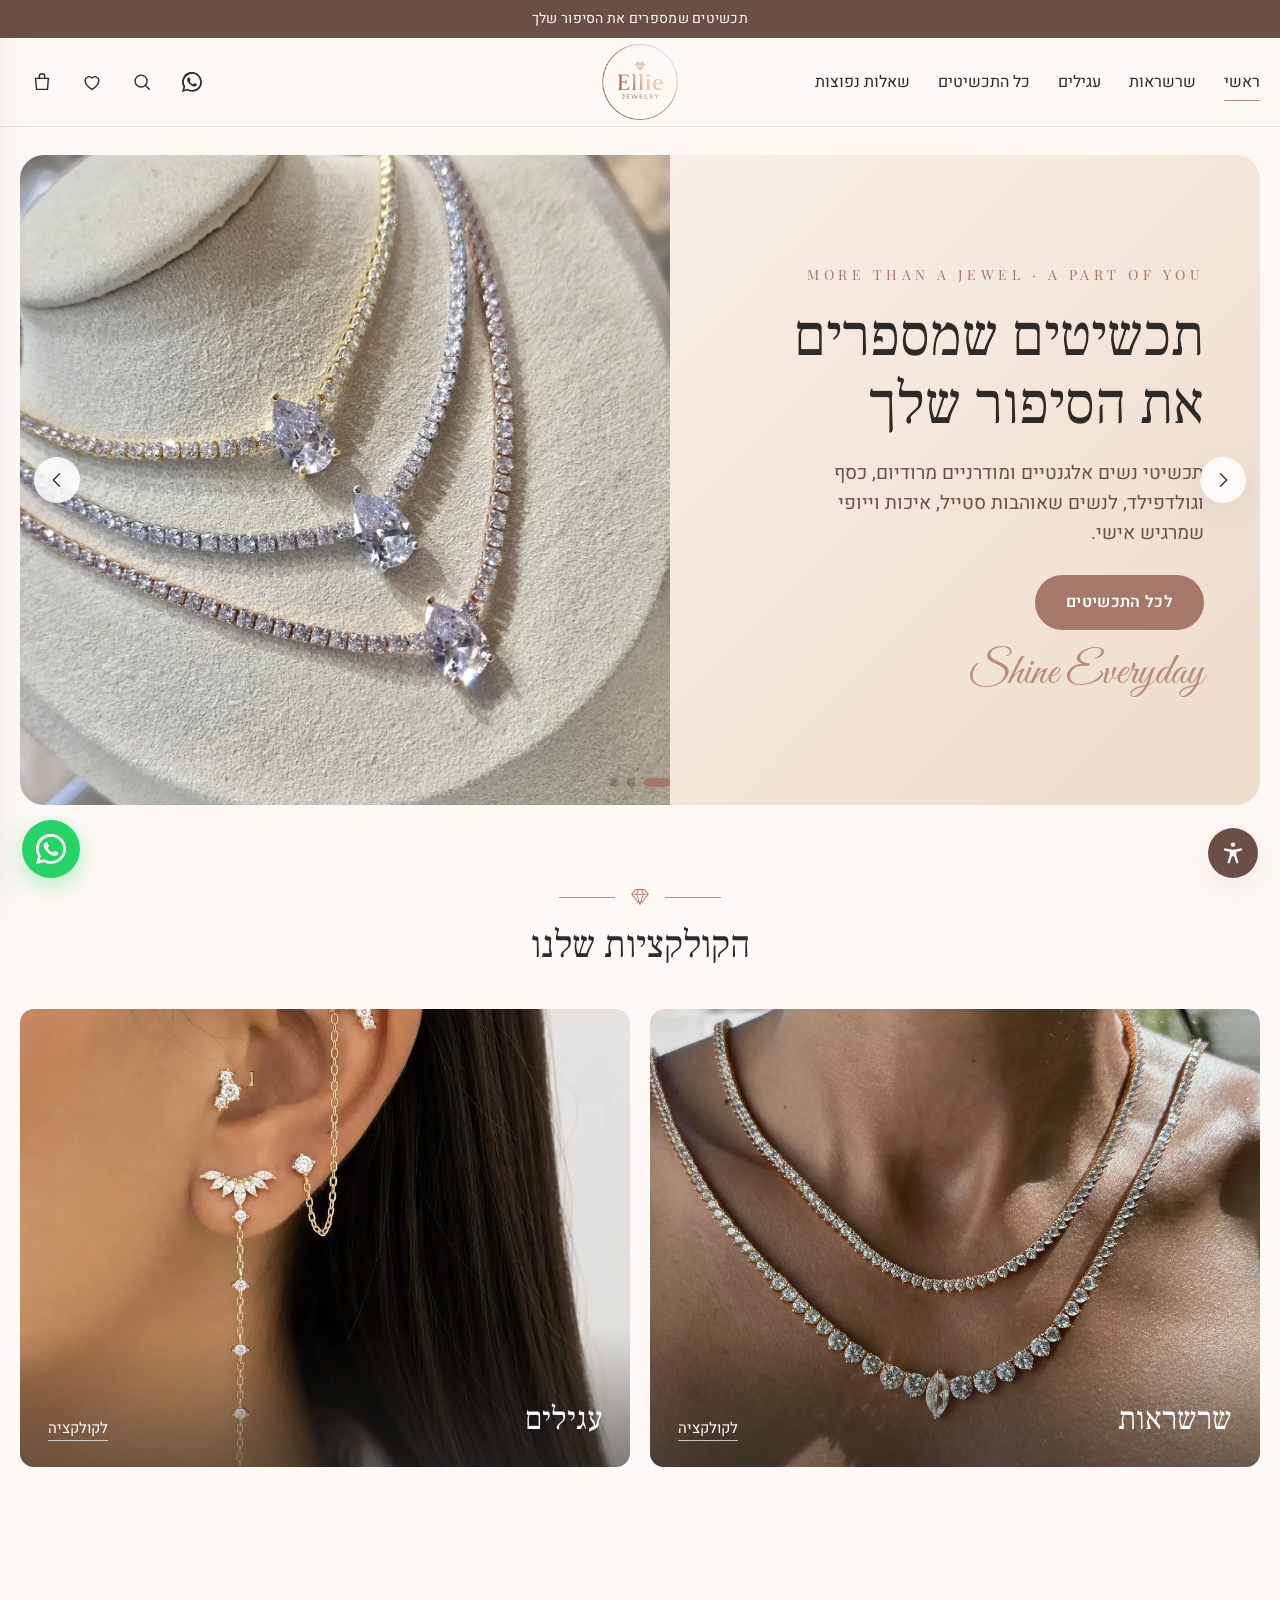
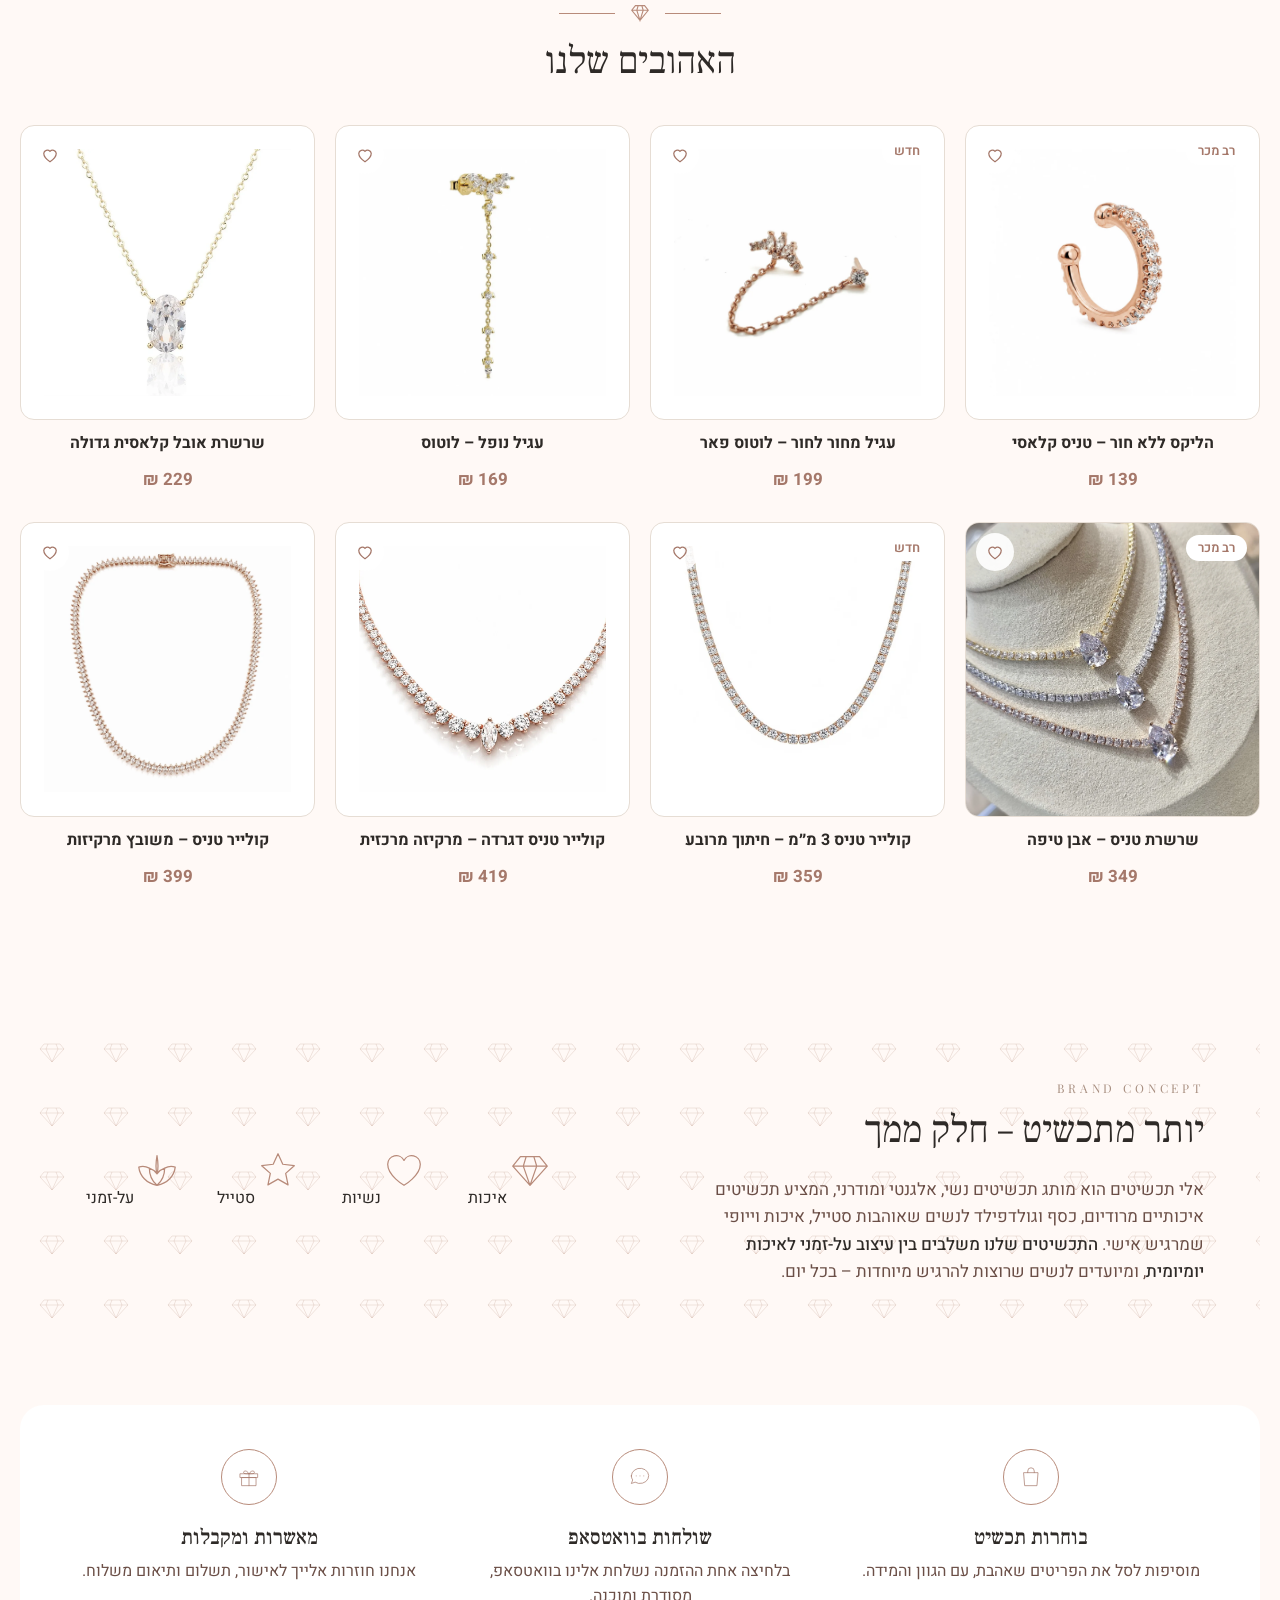
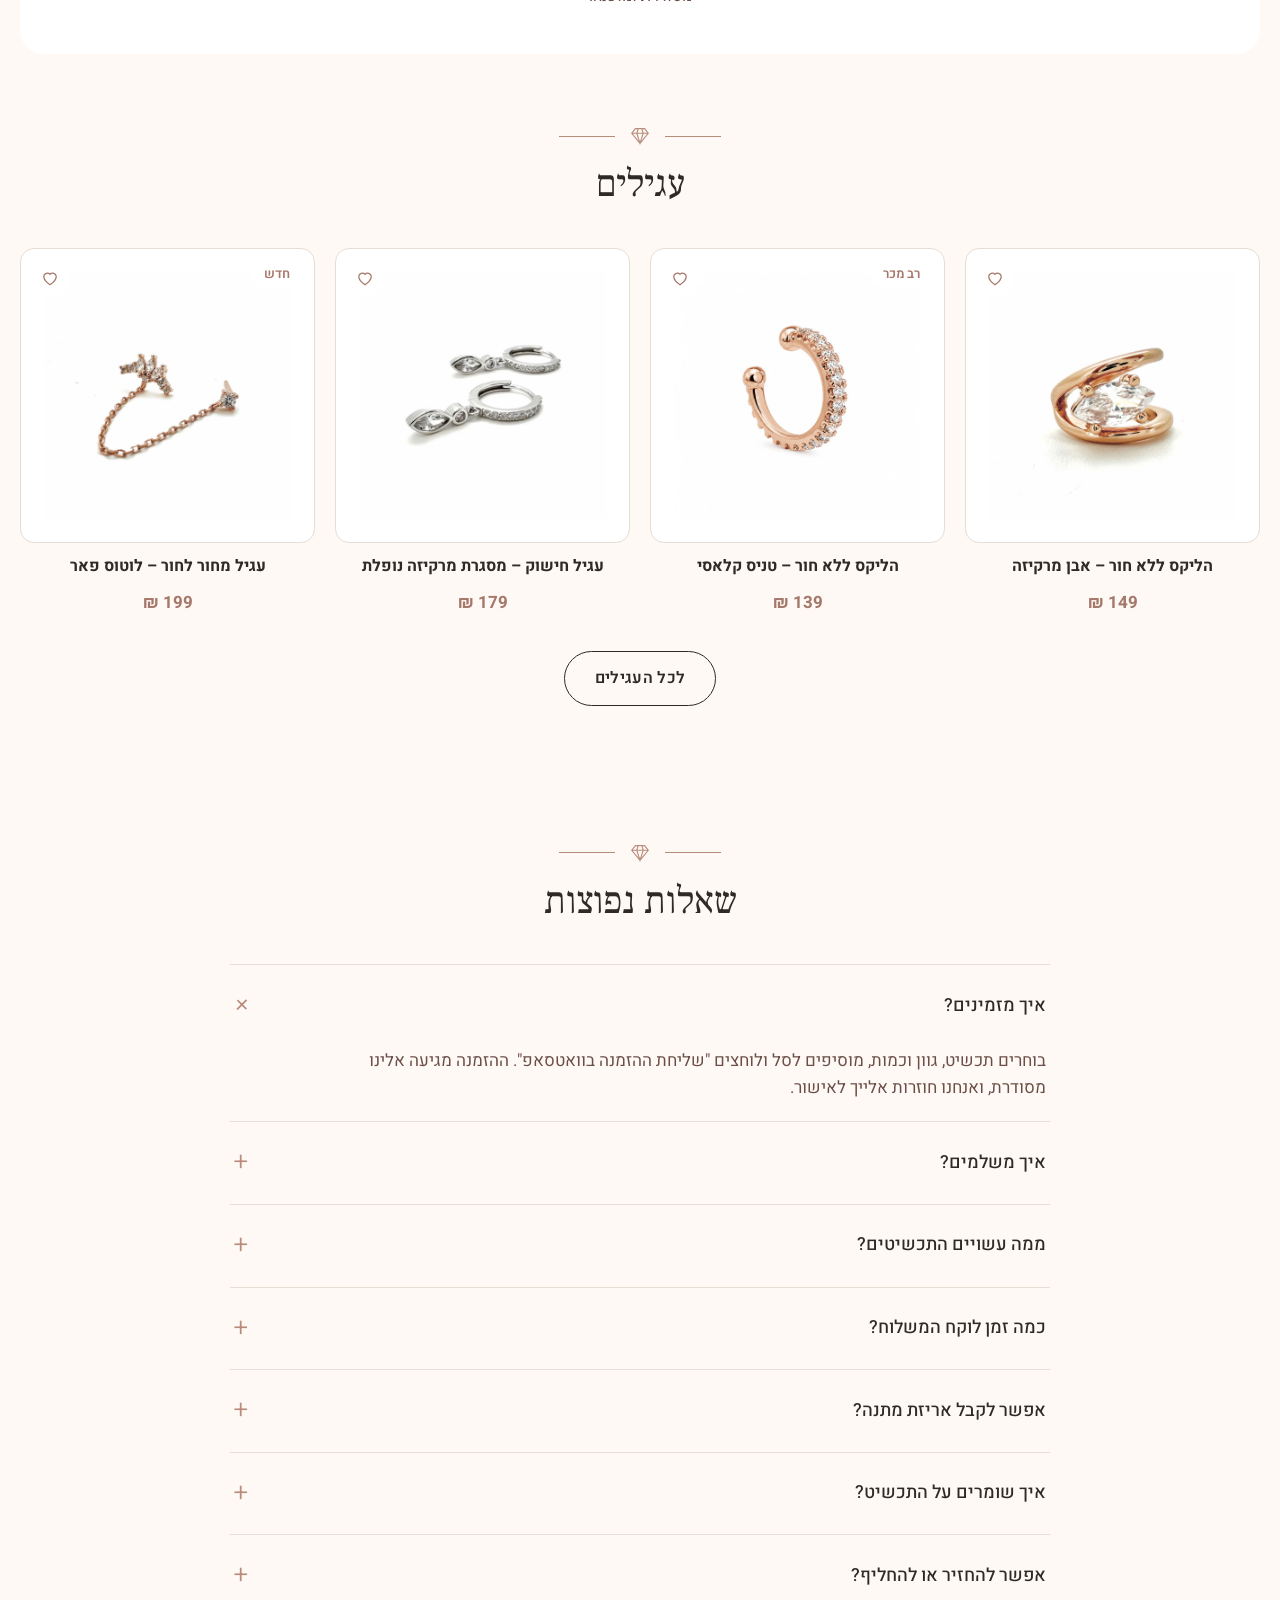
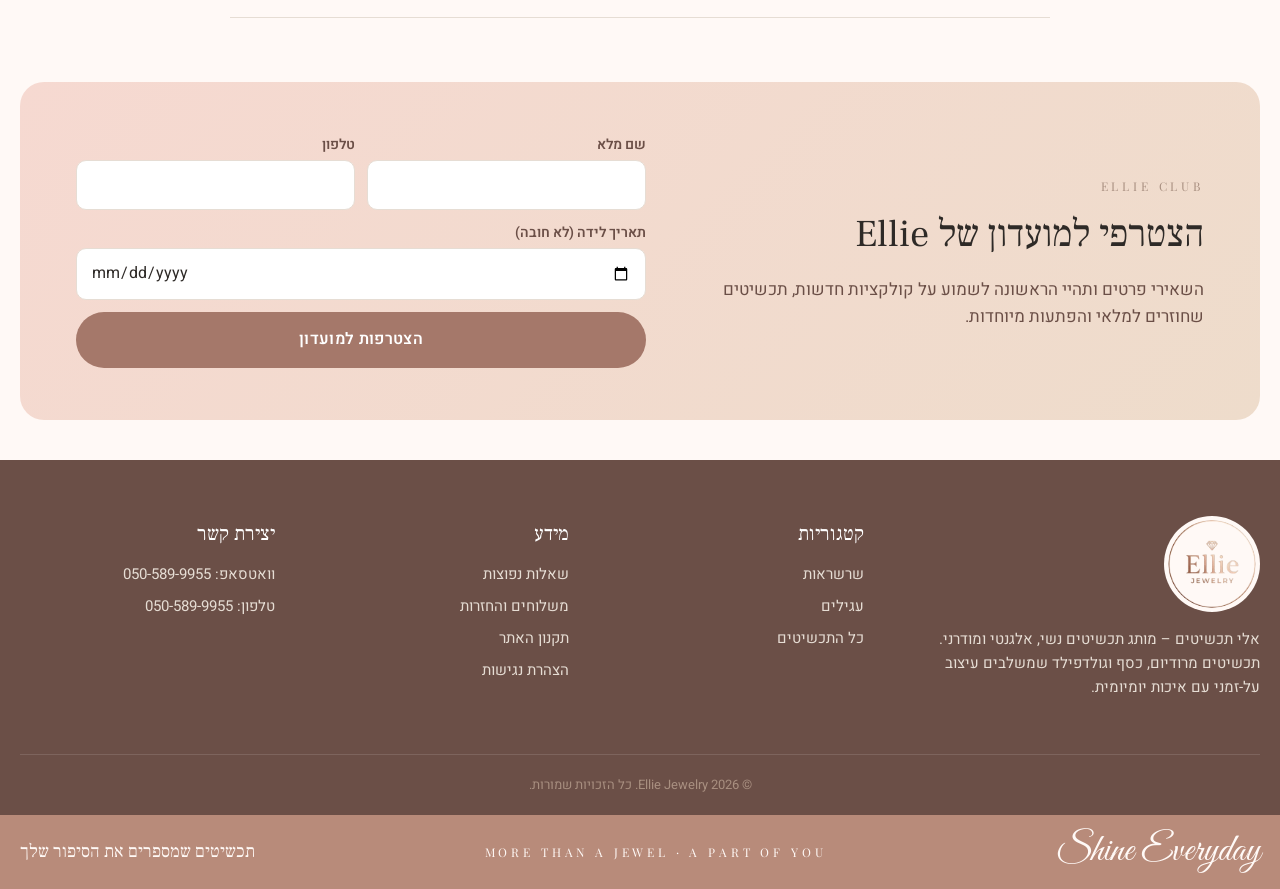
==== commit cf61012d: "Add search, wishlist, mega menu, hero slider, FAQ, club, restock, a11y menu, policy pages and new lo" ====
--- a/index.html
+++ b/index.html
@@ -17,20 +17,8 @@
 </head>
 <body data-page="home">
 <main id="main">
-  <section class="hero container">
-    <div class="hero__inner">
-      <div class="hero__text">
-        <span class="eyebrow">More than a jewel · a part of you</span>
-        <h1>תכשיטים שמספרים<br>את הסיפור שלך</h1>
-        <p>תכשיטי נשים אלגנטיים ומודרניים מרודיום, כסף וגולדפילד, לנשים שאוהבות סטייל, איכות וייופי שמרגיש אישי.</p>
-        <div class="hero__ctas">
-          <a class="btn btn--primary" href="shop.html">לכל התכשיטים</a>
-          <a class="btn btn--outline" href="shop.html?cat=necklaces">שרשראות</a>
-        </div>
-        <span class="script" lang="en">Shine Everyday</span>
-      </div>
-      <div class="hero__img"><img src="assets/img/products/pear-tennis-bust.webp" alt="שלוש שרשראות טניס עם אבן טיפה בזהב, כסף ורוז גולד"></div>
-    </div>
+  <section class="hero container" aria-roledescription="קרוסלה" aria-label="מבצעים וקולקציות">
+    <div class="slider" id="hero"></div>
   </section>
 
   <section class="section container">
@@ -73,7 +61,35 @@
     <div class="grid" id="earrings-row"></div>
     <div style="text-align:center;margin-top:34px"><a class="btn btn--outline" href="shop.html?cat=earrings">לכל העגילים</a></div>
   </section>
+
+  <section class="section container" id="faq">
+    <div class="section__head"><span class="ornament"><svg viewBox="0 0 24 24" fill="none" stroke="currentColor" stroke-width="1.2" aria-hidden="true"><path d="M7 4h10l4 5-9 11L3 9z M3 9h18 M10 4 8.5 9 12 20l3.5-11L14 4"/></svg></span><h2>שאלות נפוצות</h2></div>
+    <div class="faq" id="faq-list"></div>
+  </section>
+
+  <section class="container">
+    <div class="club">
+      <div>
+        <span class="slogan">Ellie Club</span>
+        <h2>הצטרפי למועדון של Ellie</h2>
+        <p>השאירי פרטים ותהיי הראשונה לשמוע על קולקציות חדשות, תכשיטים שחוזרים למלאי והפתעות מיוחדות.</p>
+      </div>
+      <form class="club__form form" id="club-form" novalidate>
+        <div class="field"><label for="c-name">שם מלא</label><input id="c-name" name="name" autocomplete="name"><span class="err">נא למלא שם</span></div>
+        <div class="field"><label for="c-phone">טלפון</label><input id="c-phone" name="phone" type="tel" inputmode="tel" autocomplete="tel"><span class="err">נא למלא מספר טלפון תקין</span></div>
+        <div class="field"><label for="c-bday">תאריך לידה (לא חובה)</label><input id="c-bday" name="bday" type="date"></div>
+        <button class="btn btn--primary btn--block" type="submit">הצטרפות למועדון</button>
+      </form>
+    </div>
+  </section>
+
+  <section class="section container" id="insta" hidden>
+    <div class="section__head"><span class="ornament"><svg viewBox="0 0 24 24" fill="none" stroke="currentColor" stroke-width="1.2" aria-hidden="true"><path d="M7 4h10l4 5-9 11L3 9z M3 9h18 M10 4 8.5 9 12 20l3.5-11L14 4"/></svg></span><h2>עקבי אחרינו באינסטגרם</h2></div>
+    <div class="insta-grid" id="insta-grid"></div>
+    <div style="text-align:center;margin-top:28px"><a class="btn btn--outline" id="insta-link" target="_blank" rel="noopener">לעמוד האינסטגרם</a></div>
+  </section>
 </main>
+<script src="assets/js/site.js"></script>
 <script src="assets/js/products.js"></script>
 <script src="assets/js/app.js"></script>
 </body>
--- a/assets/css/style.css
+++ b/assets/css/style.css
@@ -61,8 +61,7 @@
 /* ───────── הדר ───────── */
 .header {
   position: sticky; top: 0; z-index: 40;
-  background: rgba(255, 249, 246, .92);
-  backdrop-filter: blur(10px);
+  background: rgba(255, 249, 246, .97);
   border-bottom: 1px solid var(--line);
 }
 .header__row {
@@ -72,7 +71,7 @@
   height: 88px;
 }
 .logo { justify-self: center; }
-.logo img { width: 72px; height: 72px; border-radius: 50%; object-fit: cover; }
+.logo img { width: 76px; height: 76px; object-fit: contain; }
 .nav { display: flex; gap: 28px; }
 .nav a {
   font-size: 16px; padding: 6px 0; position: relative;
@@ -134,7 +133,7 @@
   font-family: var(--font-latin); font-size: 14px; letter-spacing: .32em;
   text-transform: uppercase; color: var(--rose-deep);
 }
-.hero h1 {
+.hero__title {
   font-family: var(--font-head); font-weight: 400;
   font-size: clamp(36px, 4.6vw, 60px); line-height: 1.15; margin: 0;
 }
@@ -371,18 +370,18 @@
 
 /* ───────── פוטר ───────── */
 .footer { background: var(--mocha); color: var(--champagne); margin-top: 40px; padding: 56px 0 0; }
-.footer__grid { display: grid; grid-template-columns: 1.4fr 1fr 1fr; gap: 40px; }
+.footer__grid { display: grid; grid-template-columns: 1.4fr 1fr 1fr 1fr; gap: 40px; }
 .footer h4 { font-family: var(--font-head); font-weight: 400; font-size: 20px; color: #fff; margin: 0 0 14px; }
 .footer p, .footer li { color: var(--sand); font-size: 15px; }
 .footer ul { list-style: none; padding: 0; margin: 0; display: grid; gap: 8px; }
 .footer a:hover { color: #fff; }
-.footer__brand img { width: 84px; height: 84px; border-radius: 50%; margin-bottom: 12px; }
+.footer__brand img { width: 96px; height: 96px; border-radius: 50%; margin-bottom: 12px; background: var(--ivory); padding: 4px; }
 .footer__bottom { border-top: 1px solid rgba(255,255,255,.12); margin-top: 40px; padding: 20px 0; font-size: 13px; color: var(--taupe); text-align: center; }
 
 /* ───────── אלמנטים של המותג ───────── */
 .script { font-family: var(--font-script); color: var(--rose); font-weight: 400; line-height: 1; }
 .hero .script { font-size: 44px; margin-top: 4px; }
-.hero h1 { font-family: "Frank Ruhl Libre", serif; }
+.hero__title { font-family: "Frank Ruhl Libre", serif; }
 .slogan { font-family: var(--font-latin); font-size: 12px; letter-spacing: .32em; text-transform: uppercase; color: var(--taupe); }
 
 /* דוגמת יהלומים עדינה */
@@ -412,6 +411,170 @@
 .footer__band .slogan { color: var(--ivory); }
 .footer__band .tagline { font-family: "Frank Ruhl Libre", serif; font-size: 18px; }
 
+/* ───────── הדר: תפריט נפתח, רשתות ───────── */
+.header__start { display: flex; align-items: center; gap: 8px; }
+.nav { align-items: center; }
+.nav__item { position: relative; }
+.nav__item > a { display: inline-block; padding: 6px 0; }
+.nav__expand { display: none; width: 44px; height: 44px; place-items: center; background: none; border: 0; font-size: 22px; font-weight: 300; }
+.mega {
+  position: absolute; top: calc(100% + 10px); inset-inline-start: -18px; z-index: 45;
+  min-width: 230px; padding: 12px 18px; display: grid; gap: 2px;
+  background: var(--surface); border: 1px solid var(--line); border-radius: 14px; box-shadow: var(--shadow);
+  opacity: 0; visibility: hidden; transform: translateY(6px); transition: opacity .2s, transform .2s, visibility .2s;
+}
+.mega::before { content: ""; position: absolute; inset-inline: 0; top: -12px; height: 12px; }
+.nav__item:hover .mega, .nav__item:focus-within .mega { opacity: 1; visibility: visible; transform: none; }
+.mega a { padding: 7px 0; font-size: 15px; color: var(--muted); }
+.mega a:hover { color: var(--rose-deep); }
+.mega a::after { display: none; }
+.mega a:first-child { color: var(--ink); font-weight: 500; border-bottom: 1px solid var(--line); padding-bottom: 10px; margin-bottom: 4px; }
+.social svg { width: 20px; height: 20px; }
+.announce span { display: inline-block; transition: opacity .35s; }
+.announce span.fade { opacity: 0; }
+
+/* ───────── חיפוש ───────── */
+.search {
+  position: fixed; inset: 0; z-index: 90; background: rgba(46,42,39,.4);
+  display: flex; justify-content: center; align-items: flex-start; padding: 90px 16px 16px;
+  opacity: 0; transition: opacity .25s;
+}
+.search[hidden] { display: none; }
+.search.open { opacity: 1; }
+.search__box {
+  width: min(640px, 100%); background: var(--surface); border-radius: 18px; box-shadow: var(--shadow);
+  transform: translateY(-10px); transition: transform .3s cubic-bezier(.22,1,.36,1); overflow: hidden;
+}
+.search.open .search__box { transform: none; }
+.search__form { display: flex; align-items: center; gap: 10px; padding: 8px; padding-inline-start: 18px; border-bottom: 1px solid var(--line); }
+.search__form > svg { width: 22px; height: 22px; color: var(--rose); flex: none; }
+.search__form input { flex: 1; border: 0; outline: none; font: inherit; font-size: 18px; padding: 12px 0; background: none; color: var(--ink); min-width: 0; }
+.search__results { max-height: 60vh; overflow-y: auto; }
+.search__item { display: grid; grid-template-columns: 56px 1fr auto; gap: 14px; align-items: center; padding: 10px 18px; }
+.search__item:hover { background: var(--ivory); }
+.search__img { width: 56px; aspect-ratio: 1; border-radius: 10px; overflow: hidden; background: var(--tile); border: 1px solid var(--line); }
+.search__img img { width: 100%; height: 100%; object-fit: cover; }
+.search__all { display: block; text-align: center; padding: 14px; font-weight: 600; color: var(--rose-deep); border-top: 1px solid var(--line); }
+.search__empty { padding: 22px 18px; margin: 0; color: var(--muted); }
+
+/* ───────── מועדפים ───────── */
+.card__link { position: absolute; inset: 0; }
+.wish-btn {
+  position: absolute; top: 10px; inset-inline-end: 10px; z-index: 3;
+  width: 38px; height: 38px; border-radius: 50%; border: 0; display: grid; place-items: center;
+  background: rgba(255,255,255,.9); color: var(--rose-deep); transition: transform .2s;
+}
+.wish-btn:hover { transform: scale(1.08); }
+.wish-btn svg { width: 20px; height: 20px; }
+.wish-btn.on { color: #c0566a; }
+.wish-btn.on svg { animation: bump .35s ease; }
+.wish-btn--lg { position: static; width: 46px; height: 46px; flex: none; border: 1px solid var(--line); background: var(--surface); }
+.wish-btn--lg svg { width: 22px; height: 22px; }
+.title-row { display: flex; gap: 14px; align-items: flex-start; justify-content: space-between; }
+.badge--out { background: var(--charcoal); color: var(--ivory); }
+.badge--inline { position: static; display: inline-block; margin-bottom: 10px; }
+.card.is-out .card__media img { opacity: .55; }
+
+/* ───────── באנר מתחלף ───────── */
+.slider { position: relative; }
+.slides { display: grid; }
+.slide { grid-area: 1 / 1; opacity: 0; visibility: hidden; transition: opacity .8s ease, visibility .8s; }
+.slide.active { opacity: 1; visibility: visible; }
+.slide .hero__img { overflow: hidden; }
+.slide .hero__img img { transform: scale(1.04); transition: transform 6s ease-out; }
+.slide.active .hero__img img { transform: none; }
+.slider__arrow {
+  position: absolute; top: 50%; transform: translateY(-50%); z-index: 2;
+  width: 46px; height: 46px; border-radius: 50%; border: 0; display: grid; place-items: center;
+  background: rgba(255,255,255,.85); color: var(--ink); box-shadow: var(--shadow); transition: background .2s;
+}
+.slider__arrow:hover { background: #fff; }
+.slider__arrow svg { width: 22px; height: 22px; }
+.slider__prev { right: 14px; }
+.slider__next { left: 14px; }
+.slider__dots { position: absolute; bottom: 18px; left: 0; right: 0; display: flex; justify-content: center; gap: 8px; z-index: 2; }
+.slider__dots button { width: 9px; height: 9px; border-radius: 99px; border: 0; padding: 0; background: rgba(46,42,39,.25); transition: width .3s, background .3s; }
+.slider__dots button[aria-current="true"] { width: 26px; background: var(--rose-deep); }
+
+/* ───────── שאלות נפוצות ───────── */
+.faq { max-width: 820px; margin-inline: auto; border-top: 1px solid var(--line); }
+.faq details { border-bottom: 1px solid var(--line); }
+.faq summary {
+  list-style: none; cursor: pointer; padding: 20px 4px; font-size: 18px; font-weight: 500;
+  display: flex; justify-content: space-between; align-items: center; gap: 16px;
+}
+.faq summary::-webkit-details-marker { display: none; }
+.faq summary::after { content: "+"; font-size: 26px; font-weight: 300; color: var(--rose); transition: transform .25s; }
+.faq details[open] summary::after { transform: rotate(45deg); }
+.faq p { margin: 0 4px 20px; color: var(--muted); max-width: 68ch; }
+
+/* ───────── מועדון ───────── */
+.club {
+  display: grid; grid-template-columns: 1fr 1.1fr; gap: 40px; align-items: center;
+  background: linear-gradient(135deg, var(--blush), var(--champagne)); border-radius: 24px; padding: 52px 56px;
+}
+.club h2 { font-family: "Frank Ruhl Libre", serif; font-weight: 400; font-size: clamp(28px, 3vw, 38px); margin: 6px 0 10px; }
+.club p { margin: 0; color: var(--muted); }
+.club__form { display: grid; grid-template-columns: 1fr 1fr; gap: 12px; }
+.club__form .field:nth-child(3), .club__form .btn { grid-column: 1 / -1; }
+.club__form .field label { color: var(--mocha); }
+
+/* ───────── אינסטגרם ───────── */
+.insta-grid { display: grid; grid-template-columns: repeat(6, 1fr); gap: 10px; }
+.insta-grid a { position: relative; aspect-ratio: 1; border-radius: 12px; overflow: hidden; background: var(--tile); }
+.insta-grid img { width: 100%; height: 100%; object-fit: cover; transition: transform .6s; }
+.insta-grid span { position: absolute; inset: 0; display: grid; place-items: center; background: rgba(46,42,39,.35); color: #fff; opacity: 0; transition: opacity .25s; }
+.insta-grid span svg { width: 30px; height: 30px; }
+.insta-grid a:hover span { opacity: 1; }
+.insta-grid a:hover img { transform: scale(1.05); }
+
+/* ───────── עמוד קטגוריה: תתי-קטגוריות ───────── */
+.subs { display: flex; gap: 8px; flex-wrap: wrap; margin: -12px 0 28px; }
+.subs:empty { display: none; }
+.subs .chip[aria-pressed="true"] { border-color: var(--rose-deep); background: var(--rose-soft); }
+
+/* ───────── עמוד מוצר: מידע נוסף ועדכון מלאי ───────── */
+.specs { display: grid; grid-template-columns: auto 1fr; gap: 8px 18px; margin: 0 0 18px; }
+.specs dt { font-weight: 500; }
+.specs dd { margin: 0; color: var(--muted); }
+.restock { background: var(--ivory); border: 1px solid var(--line); border-radius: 16px; padding: 22px; margin-top: 6px; }
+.restock h3 { margin: 0 0 4px; font-family: "Frank Ruhl Libre", serif; font-weight: 500; font-size: 20px; }
+
+/* ───────── עמודי מידע ───────── */
+.prose { max-width: 820px; margin-inline: auto; padding: 10px 0 30px; }
+.prose h2 { font-family: "Frank Ruhl Libre", serif; font-weight: 500; font-size: 24px; margin: 34px 0 10px; }
+.prose p, .prose li { color: var(--muted); }
+.prose ul { padding-inline-start: 22px; }
+.prose a { color: var(--rose-deep); text-decoration: underline; }
+.prose .updated { font-size: 14px; color: var(--taupe); }
+.footer__socials { display: flex; gap: 4px; margin-top: 12px; }
+.footer__socials .icon-btn { color: var(--ivory); }
+.footer__socials .icon-btn:hover { background: rgba(255,255,255,.1); }
+
+/* ───────── תפריט נגישות ───────── */
+.a11y-btn {
+  position: fixed; bottom: 22px; right: 22px; z-index: 50;
+  width: 50px; height: 50px; border-radius: 50%; border: 0; display: grid; place-items: center;
+  background: var(--mocha); color: #fff; box-shadow: var(--shadow);
+}
+.a11y-btn svg { width: 26px; height: 26px; }
+.a11y-panel {
+  position: fixed; bottom: 82px; right: 22px; z-index: 55; width: 230px;
+  background: var(--surface); border: 1px solid var(--line); border-radius: 16px; box-shadow: var(--shadow);
+  padding: 16px; display: grid; gap: 8px;
+}
+.a11y-panel[hidden] { display: none; }
+.a11y-panel h3 { margin: 0 0 4px; font-size: 17px; }
+.a11y-panel button { text-align: start; padding: 9px 12px; border-radius: 10px; border: 1px solid var(--line); background: var(--ivory); font-size: 15px; }
+.a11y-panel button[aria-pressed="true"] { background: var(--mocha); color: #fff; border-color: var(--mocha); }
+.a11y-panel a { font-size: 14px; color: var(--rose-deep); text-decoration: underline; padding: 4px 2px; }
+html.a11y-text { font-size: 118%; }
+html.a11y-text body { font-size: 19px; }
+html.a11y-contrast { --muted: #2e2a27; --rose-deep: #6b3f30; --line: #8a7468; --taupe: #4a3a33; }
+html.a11y-contrast body { background: #fff; }
+html.a11y-links a { text-decoration: underline !important; text-underline-offset: 3px; }
+html.a11y-still *, html.a11y-still *::before, html.a11y-still *::after { transition: none !important; animation: none !important; }
+
 /* ───────── מובייל ───────── */
 @media (max-width: 980px) {
   .grid { grid-template-columns: repeat(3, 1fr); }
@@ -421,28 +584,48 @@
   .product { grid-template-columns: 1fr; gap: 28px; }
   .gallery { position: static; }
 }
-@media (max-width: 760px) {
-  body { font-size: 16px; }
-  .header__row { height: 70px; }
-  .logo img { width: 56px; height: 56px; }
+@media (max-width: 1080px) {
   .menu-toggle { display: grid; }
   .nav {
     position: fixed; top: 0; bottom: 0; inset-inline-start: 0; z-index: 70;
-    width: min(300px, 85%); background: var(--surface); flex-direction: column; gap: 0;
-    padding: 80px 26px; transform: translateX(100%); transition: transform .35s cubic-bezier(.22,1,.36,1);
+    width: min(320px, 86%); background: var(--surface); flex-direction: column; align-items: stretch; gap: 0; overflow-y: auto;
+    padding: 80px 26px 30px; transform: translateX(100%); transition: transform .35s cubic-bezier(.22,1,.36,1);
   }
   .nav.open { transform: none; box-shadow: var(--shadow); }
-  .nav a { font-size: 20px; padding: 14px 0; border-bottom: 1px solid var(--line); }
+  .nav > a, .nav__item > a { font-size: 19px; padding: 14px 0; border-bottom: 1px solid var(--line); display: block; }
   .nav a::after { display: none; }
+  .nav__item { display: grid; grid-template-columns: 1fr auto; }
+  .nav__expand { display: grid; border-bottom: 1px solid var(--line); }
+  .mega {
+    grid-column: 1 / -1; position: static; opacity: 1; visibility: visible; transform: none;
+    box-shadow: none; border: 0; padding: 0 14px; min-width: 0; display: none; background: none;
+  }
+  .nav__item.open .mega { display: grid; }
+  .mega a { font-size: 16px; padding: 10px 0; }
+}
+@media (max-width: 760px) {
+  body { font-size: 16px; }
+  .header__actions .social { display: none; }
+  .header__actions { gap: 0; }
+  .header__actions .icon-btn { width: 40px; }
+  .header__row { height: 70px; }
+  .logo img { width: 56px; height: 56px; }
   .grid { grid-template-columns: repeat(2, 1fr); gap: 22px 12px; }
   .cats { grid-template-columns: 1fr; }
   .steps { grid-template-columns: 1fr; padding: 28px 20px; gap: 26px; }
   .section { padding: 44px 0; }
-  .footer__grid { grid-template-columns: 1fr; gap: 28px; }
+  .footer__grid { grid-template-columns: 1fr 1fr; gap: 28px; }
   .brand { grid-template-columns: 1fr; padding: 32px 22px; gap: 30px; }
   .values { grid-template-columns: repeat(2, 1fr); gap: 22px; }
   .footer__band { justify-content: center; text-align: center; }
   .hero .script { font-size: 36px; }
+  .slider__arrow { display: none; }
+  .club { grid-template-columns: 1fr; padding: 32px 22px; gap: 24px; }
+  .club__form { grid-template-columns: 1fr; }
+  .insta-grid { grid-template-columns: repeat(3, 1fr); }
+  .a11y-btn { width: 46px; height: 46px; bottom: 16px; right: 16px; }
+  .a11y-panel { right: 16px; bottom: 72px; }
+  .footer__brand { grid-column: 1 / -1; }
   .card__quick { display: none; }
   .card__name { font-size: 15px; }
   .wa-float { width: 52px; height: 52px; bottom: 16px; left: 16px; }
@@ -456,3 +639,6 @@
 @media (prefers-reduced-motion: reduce) {
   *, *::before, *::after { transition-duration: .01ms !important; animation-duration: .01ms !important; }
 }
+
+/* כשהתפריט פתוח – ההדר מעל שכבת ההחשכה */
+.header:has(.nav.open) { z-index: 75; }
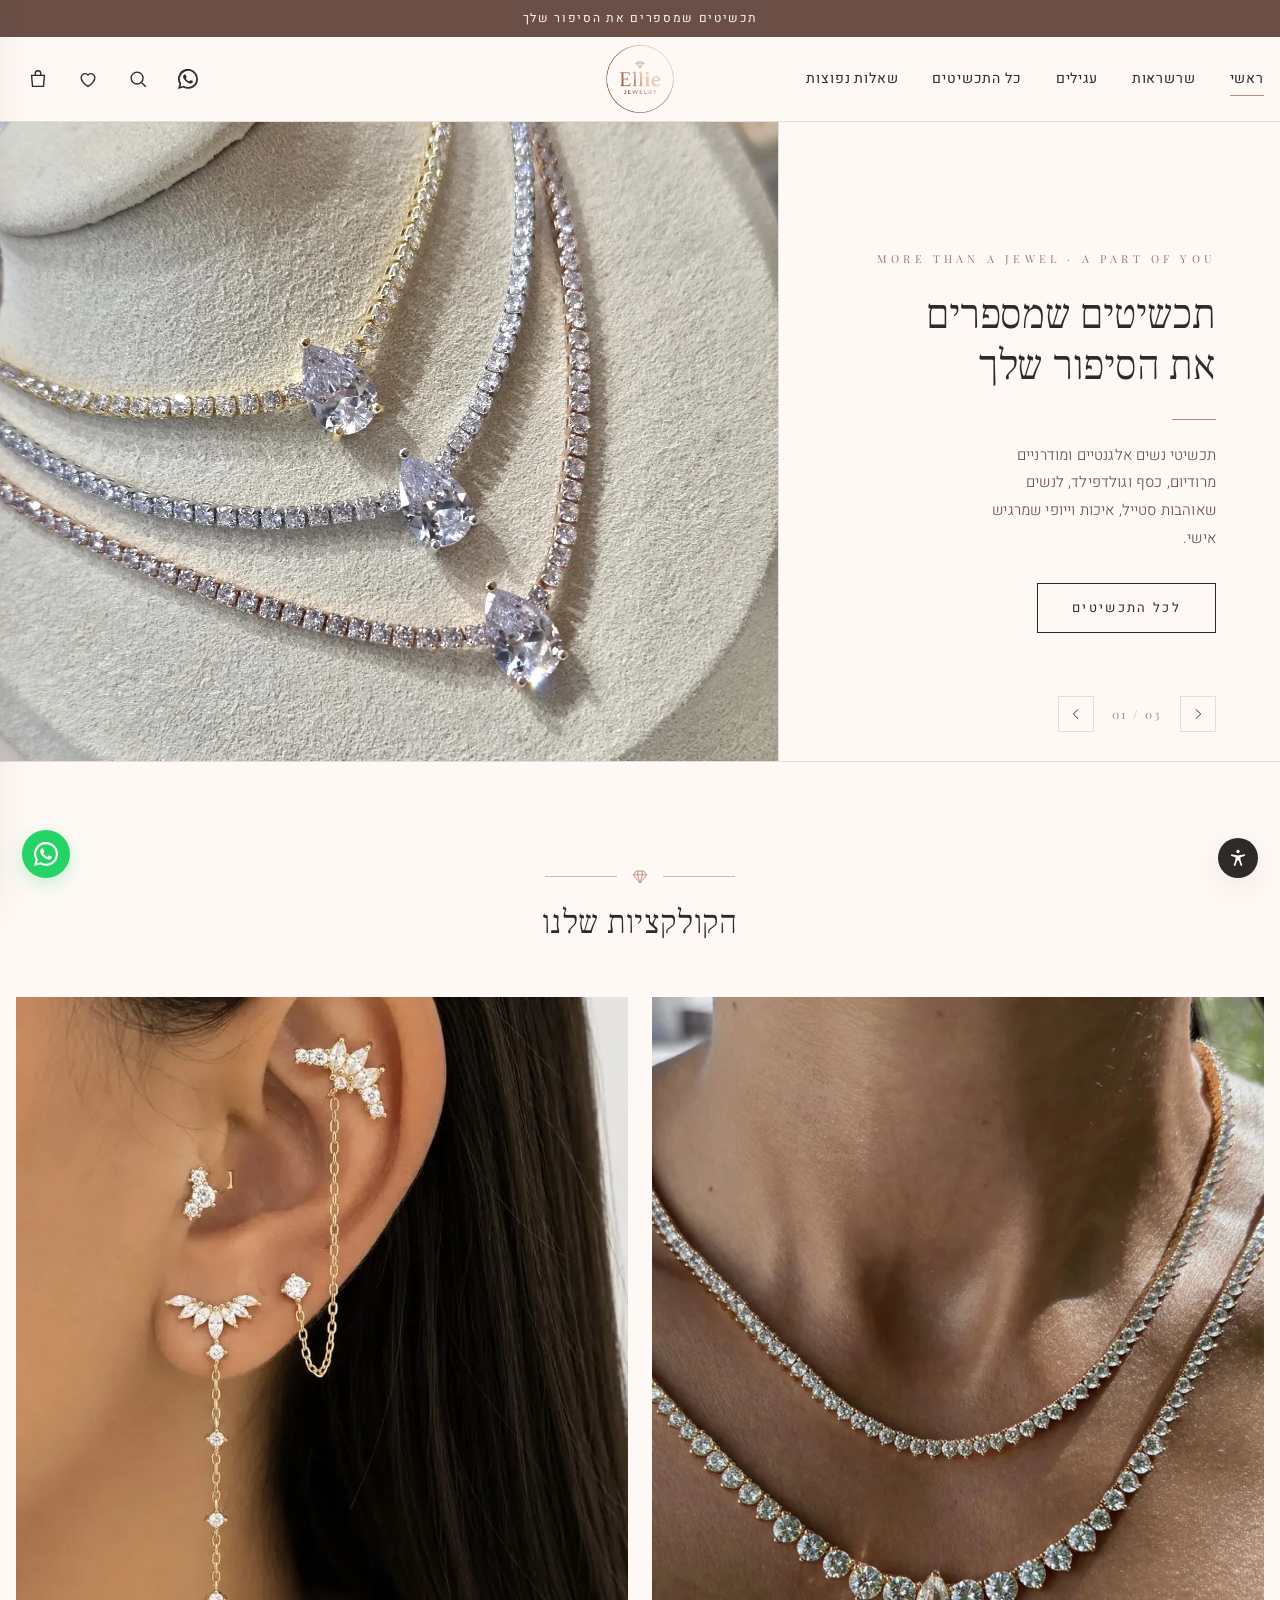
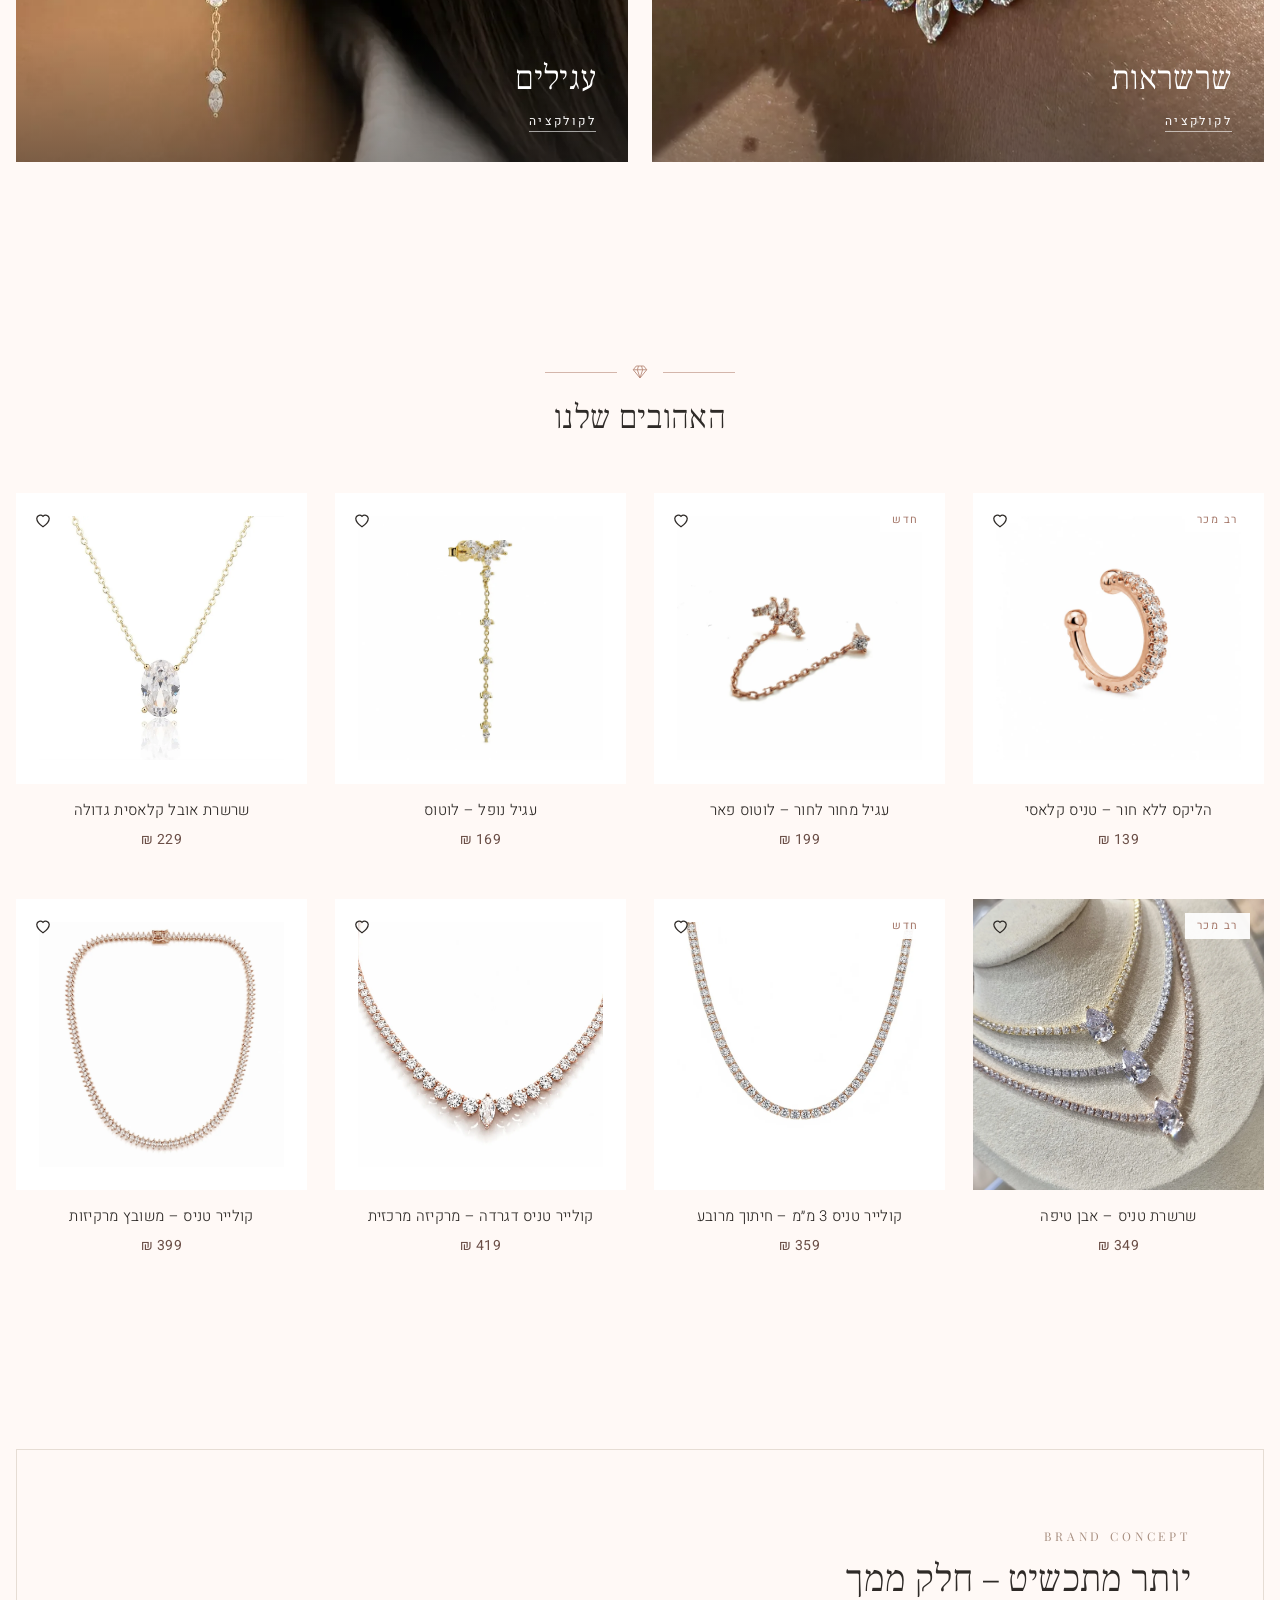
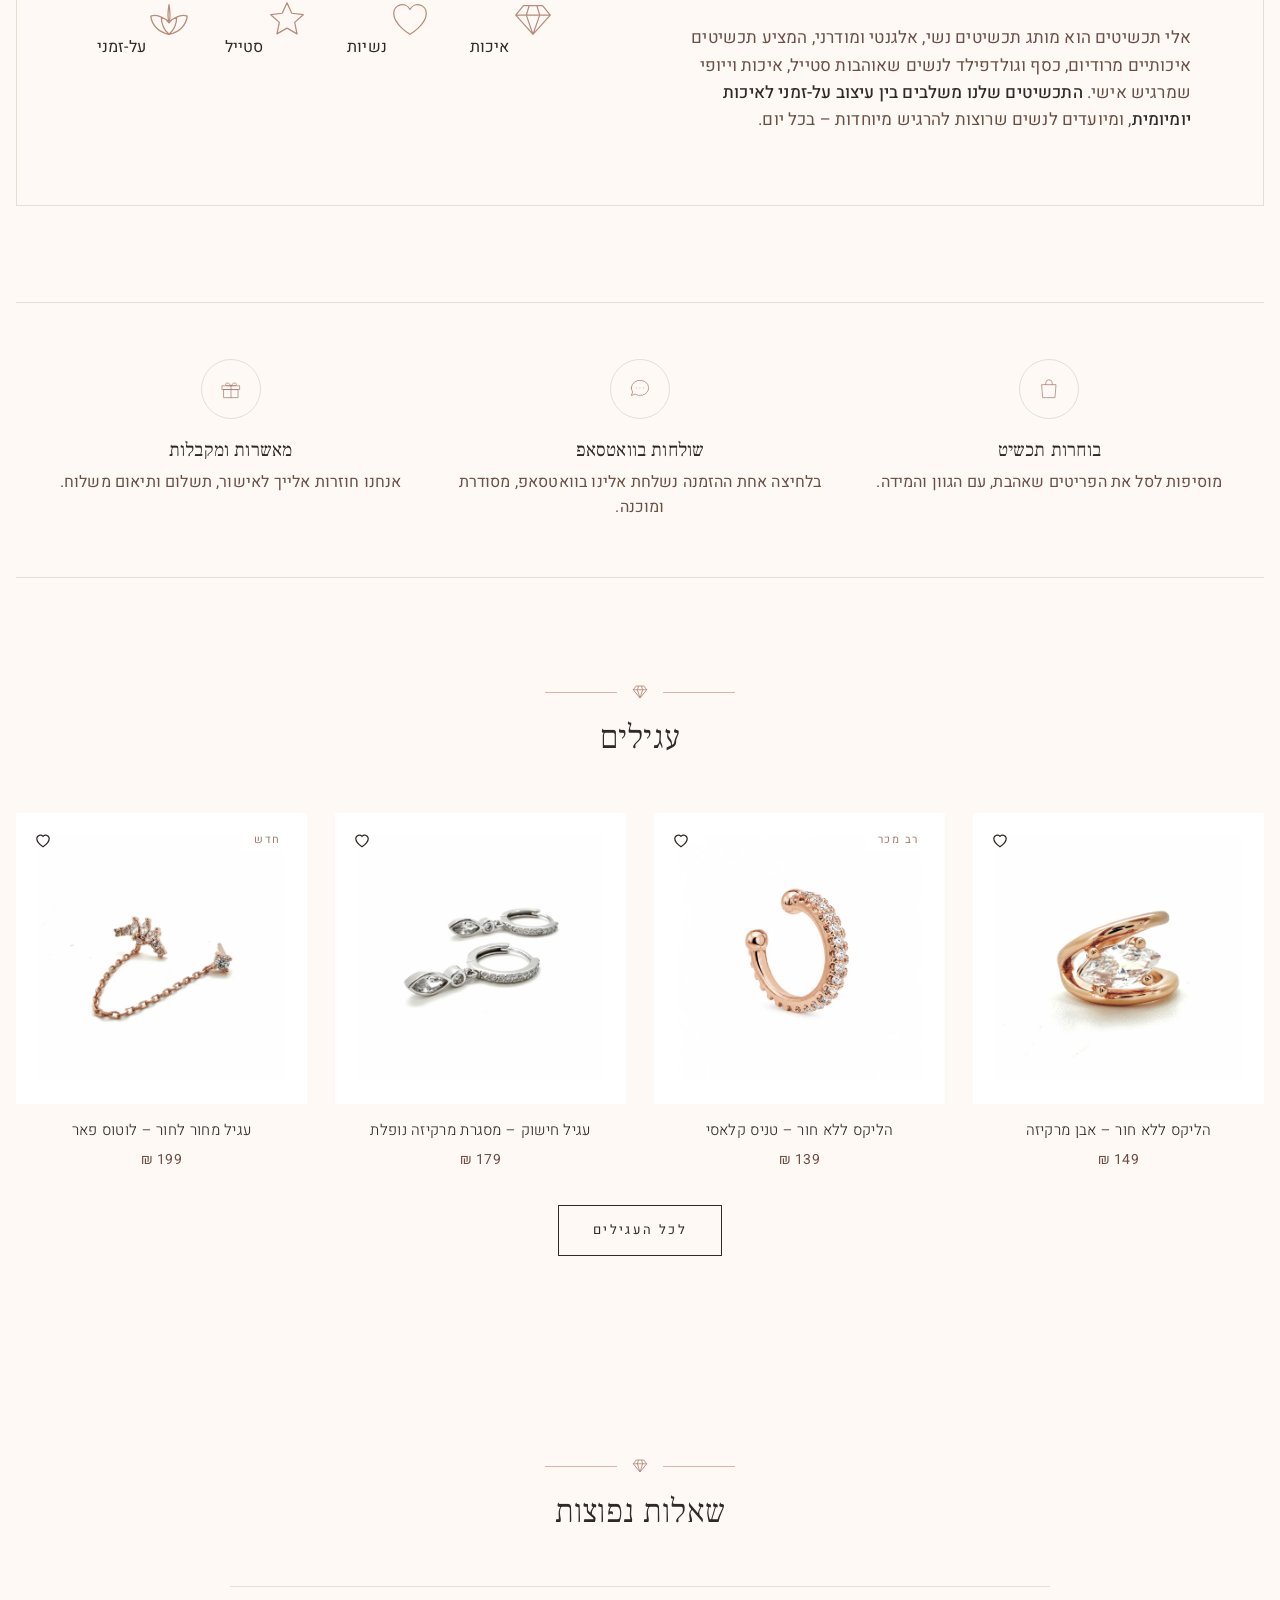
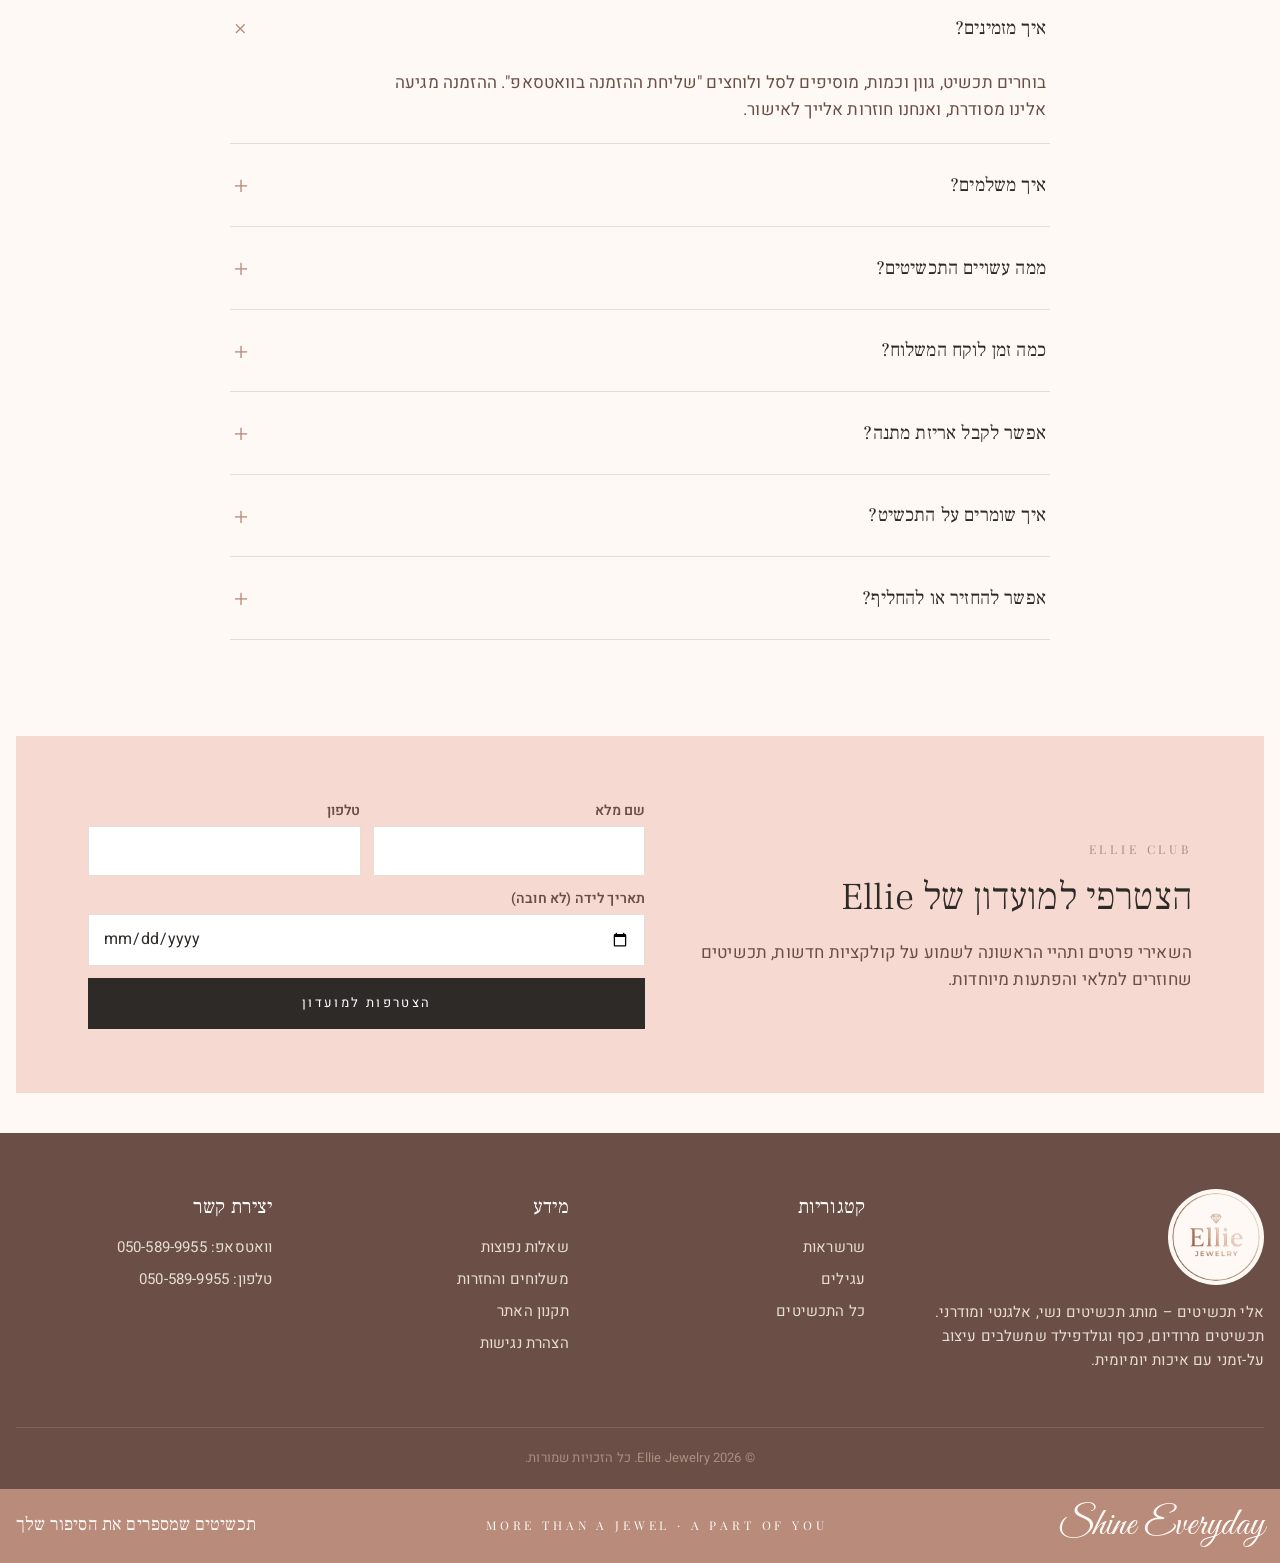
==== commit 90eb849a: "Magazine-style hero and refined luxury styling Co-Authored-By: Claude Opus 5.5 <noreply@anthropic.co" ====
--- a/index.html
+++ b/index.html
@@ -12,7 +12,7 @@
 <link rel="apple-touch-icon" href="assets/img/apple-touch-icon.png">
 <link rel="preconnect" href="https://fonts.googleapis.com">
 <link rel="preconnect" href="https://fonts.gstatic.com" crossorigin>
-<link href="https://fonts.googleapis.com/css2?family=Heebo:wght@300;400;500;700&family=Playfair+Display:wght@400;500&family=Frank+Ruhl+Libre:wght@400;500&family=Great+Vibes&display=swap" rel="stylesheet">
+<link href="https://fonts.googleapis.com/css2?family=Heebo:wght@300;400;500;700&family=Playfair+Display:wght@400;500&family=Frank+Ruhl+Libre:wght@300;400;500&family=Great+Vibes&display=swap" rel="stylesheet">
 <link rel="stylesheet" href="assets/css/style.css">
 </head>
 <body data-page="home">
--- a/assets/css/style.css
+++ b/assets/css/style.css
@@ -642,3 +642,130 @@
 
 /* כשהתפריט פתוח – ההדר מעל שכבת ההחשכה */
 .header:has(.nav.open) { z-index: 75; }
+
+/* ═════════ עיצוב יוקרתי – סגנון מגזין ═════════
+   שכבה אחרונה שגוברת על הסגנונות שמעליה:
+   פינות ישרות, קווים דקים, כותרות דקות, הרבה אוויר */
+:root { --radius: 0; --max: 1320px; }
+
+body { letter-spacing: .01em; }
+.announce { font-size: 12px; letter-spacing: .14em; padding: 9px 16px; }
+.header__row { height: 84px; }
+.nav { gap: 34px; }
+.nav > a, .nav__item > a { font-size: 14px; letter-spacing: .06em; }
+.mega { border-radius: 0; }
+.logo img { width: 68px; height: 68px; }
+
+/* כפתורים: מלבן דק, אותיות מרווחות */
+.btn { border-radius: 0; padding: 14px 34px; font-size: 13px; font-weight: 400; letter-spacing: .18em; }
+.btn--primary { background: var(--charcoal); }
+.btn--primary:hover { background: var(--rose-deep); }
+.btn--outline { border: 1px solid var(--charcoal); color: var(--charcoal); }
+.btn--outline:hover { background: var(--charcoal); color: var(--ivory); }
+.btn--wa { border-radius: 0; }
+
+/* פתיחה: עמוד מגזין */
+.hero { padding: 0; width: 100%; max-width: none; margin: 0; }
+.hero__inner {
+  grid-template-columns: minmax(340px, 1fr) 1.55fr;
+  background: var(--ivory); border-radius: 0; min-height: 0;
+  height: min(76vh, 640px); border-bottom: 1px solid var(--line);
+}
+.hero__text {
+  padding: 0 clamp(28px, 5vw, 80px); gap: 0; justify-content: center;
+  border-inline-end: 1px solid var(--line);
+}
+.hero .eyebrow { font-size: 11px; letter-spacing: .38em; color: var(--rose-deep); margin-bottom: 22px; }
+.hero__title {
+  font-family: "Frank Ruhl Libre", serif; font-weight: 300;
+  font-size: clamp(32px, 3.3vw, 50px); line-height: 1.22; letter-spacing: -.005em; color: var(--charcoal);
+}
+.hero__rule { display: block; width: 44px; height: 1px; background: var(--rose); margin: 26px 0 22px; }
+.hero p { font-size: 15px; line-height: 1.85; color: var(--muted); max-width: 30ch; font-weight: 300; }
+.hero__ctas { margin-top: 30px; }
+.hero__img { overflow: hidden; }
+.slider__dots { display: none; }
+.slider__nav {
+  position: absolute; bottom: 30px; inset-inline-start: clamp(28px, 5vw, 80px); z-index: 2;
+  display: flex; align-items: center; gap: 14px;
+}
+.slider__arrow {
+  position: static; transform: none; width: 36px; height: 36px; border-radius: 0;
+  background: transparent; box-shadow: none; border: 1px solid var(--line); color: var(--charcoal);
+}
+.slider__arrow:hover { background: var(--charcoal); color: var(--ivory); border-color: var(--charcoal); }
+.slider__arrow svg { width: 16px; height: 16px; }
+.slider__count { font-family: var(--font-latin); font-size: 12px; letter-spacing: .2em; color: var(--taupe); min-width: 58px; text-align: center; direction: ltr; }
+
+/* כותרות סקשנים */
+.section { padding: 96px 0; }
+.section__head { margin-bottom: 48px; }
+.section__head h2 { font-family: "Frank Ruhl Libre", serif; font-weight: 300; font-size: clamp(28px, 2.6vw, 38px); letter-spacing: .01em; margin-top: 10px; }
+.section__head .ornament::before, .section__head .ornament::after { width: 72px; opacity: .6; }
+.section__head .ornament svg { width: 18px; height: 18px; }
+
+/* קטגוריות: תמונות גבוהות, כיתוב עדין */
+.cats { gap: 24px; }
+.cat { border-radius: 0; aspect-ratio: 4 / 5; }
+.cat__label { padding: 80px 32px 30px; flex-direction: column; align-items: flex-start; gap: 6px; background: linear-gradient(to top, rgba(46,42,39,.45), transparent 70%); }
+.cat__label h3 { font-family: "Frank Ruhl Libre", serif; font-weight: 300; font-size: 34px; }
+.cat__label span { font-size: 12px; letter-spacing: .2em; border-bottom-color: rgba(255,255,255,.6); }
+
+/* כרטיסי מוצר נקיים */
+.grid { gap: 48px 28px; }
+.card { gap: 8px; }
+.card__media { border-radius: 0; border: 0; background: #fff; margin-bottom: 8px; }
+.card__media img { transition: opacity .7s ease, transform 1.2s cubic-bezier(.22,1,.36,1); }
+.card__name { font-weight: 300; font-size: 15px; letter-spacing: .02em; }
+.card .price { font-weight: 400; font-size: 14px; color: var(--mocha); letter-spacing: .04em; }
+.badge { border-radius: 0; font-size: 11px; font-weight: 400; letter-spacing: .14em; padding: 4px 12px; top: 14px; inset-inline-start: 14px; background: rgba(255,255,255,.92); }
+.wish-btn { background: transparent; color: var(--charcoal); top: 8px; inset-inline-end: 8px; }
+.wish-btn:hover { transform: none; color: var(--rose-deep); }
+.wish-btn--lg { border-radius: 0; border-color: var(--line); background: transparent; }
+
+/* בלוקים: בלי צבעי רקע כבדים, רק קווים דקים */
+.brand { border-radius: 0; border: 1px solid var(--line); padding: 72px; }
+.brand h2, .club h2 { font-weight: 300; }
+.steps { border-radius: 0; background: transparent; border-top: 1px solid var(--line); border-bottom: 1px solid var(--line); padding: 56px 20px; }
+.step__num { border-color: var(--line); width: 60px; height: 60px; }
+.step h3 { font-weight: 400; font-size: 19px; }
+.club { border-radius: 0; background: var(--blush); padding: 64px 72px; }
+.field input, .field textarea, .select { border-radius: 0; }
+.faq summary { font-weight: 400; font-family: "Frank Ruhl Libre", serif; font-size: 19px; }
+.insta-grid a { border-radius: 0; }
+
+/* עמוד קטגוריה ומוצר */
+.page-head { padding: 64px 0 20px; }
+.page-head h1 { font-family: "Frank Ruhl Libre", serif; font-weight: 300; }
+.tab, .chip { border-radius: 0; }
+.gallery__main, .gallery__thumbs button { border-radius: 0; }
+.gallery__main { border: 0; background: #fff; }
+.product__info h1 { font-family: "Frank Ruhl Libre", serif; font-weight: 300; }
+.product__info .price { font-weight: 400; color: var(--mocha); font-size: 22px; }
+.qty, .remove { border-radius: 0; }
+.tone-note, .restock { border-radius: 0; }
+.drawer__head h2 { font-family: "Frank Ruhl Libre", serif; font-weight: 300; }
+.cart-item__img, .search__img, .search__box { border-radius: 0; }
+
+/* כפתורים צפים קטנים ודיסקרטיים */
+.wa-float { width: 48px; height: 48px; box-shadow: 0 6px 18px rgba(37,211,102,.25); }
+.wa-float svg { width: 24px; height: 24px; }
+.a11y-btn { width: 40px; height: 40px; background: var(--charcoal); }
+.a11y-btn svg { width: 20px; height: 20px; }
+.a11y-panel, .a11y-panel button { border-radius: 0; }
+
+@media (max-width: 980px) {
+  .hero__inner { grid-template-columns: 1fr; height: auto; }
+  .hero__img { order: -1; aspect-ratio: 4 / 3.4; }
+  .hero__text { padding: 36px 24px 84px; border-inline-end: 0; }
+  .slider__nav { bottom: 26px; inset-inline-start: 24px; }
+}
+@media (max-width: 760px) {
+  .section { padding: 64px 0; }
+  .grid { gap: 32px 14px; }
+  .cat { aspect-ratio: 4 / 3.6; }
+  .brand, .club { padding: 40px 22px; }
+  .hero__title { font-size: 32px; }
+  .wa-float { width: 44px; height: 44px; }
+}
+.brand.pattern { background-image: none; background-color: transparent; }
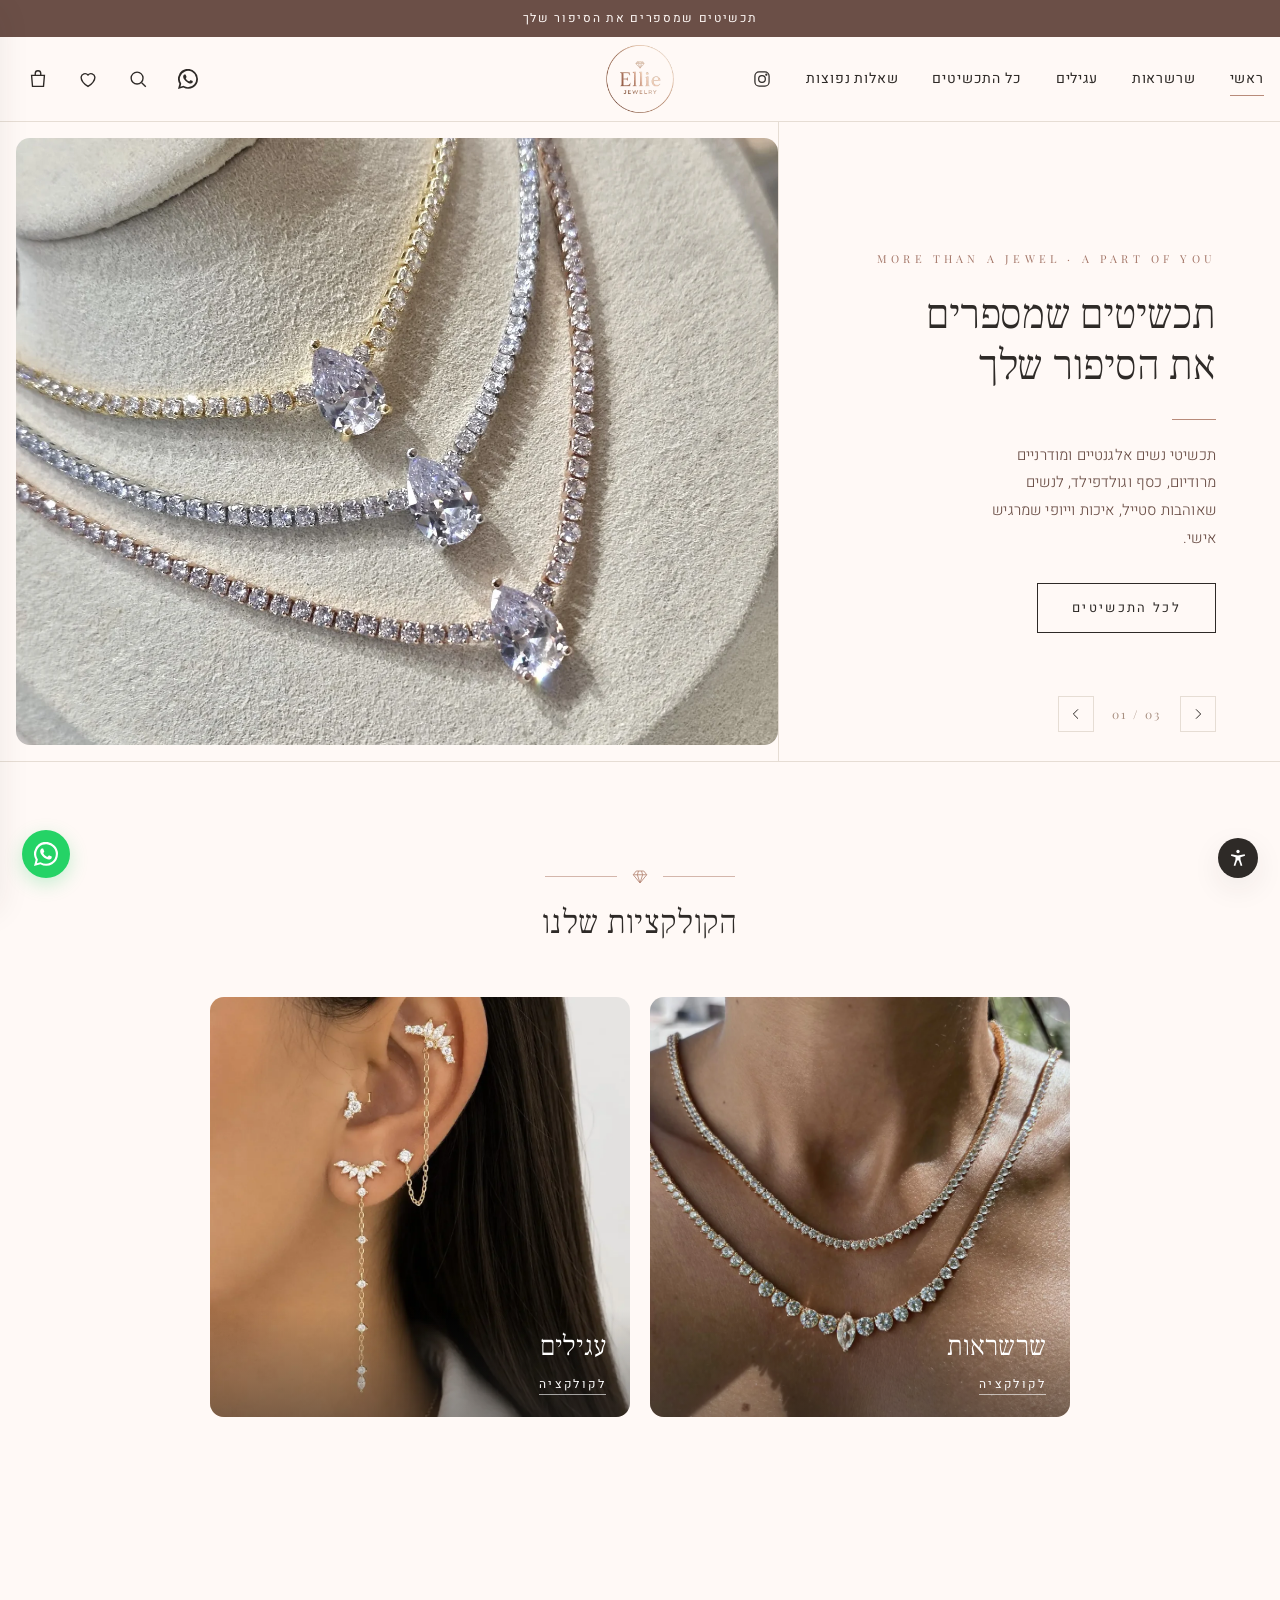
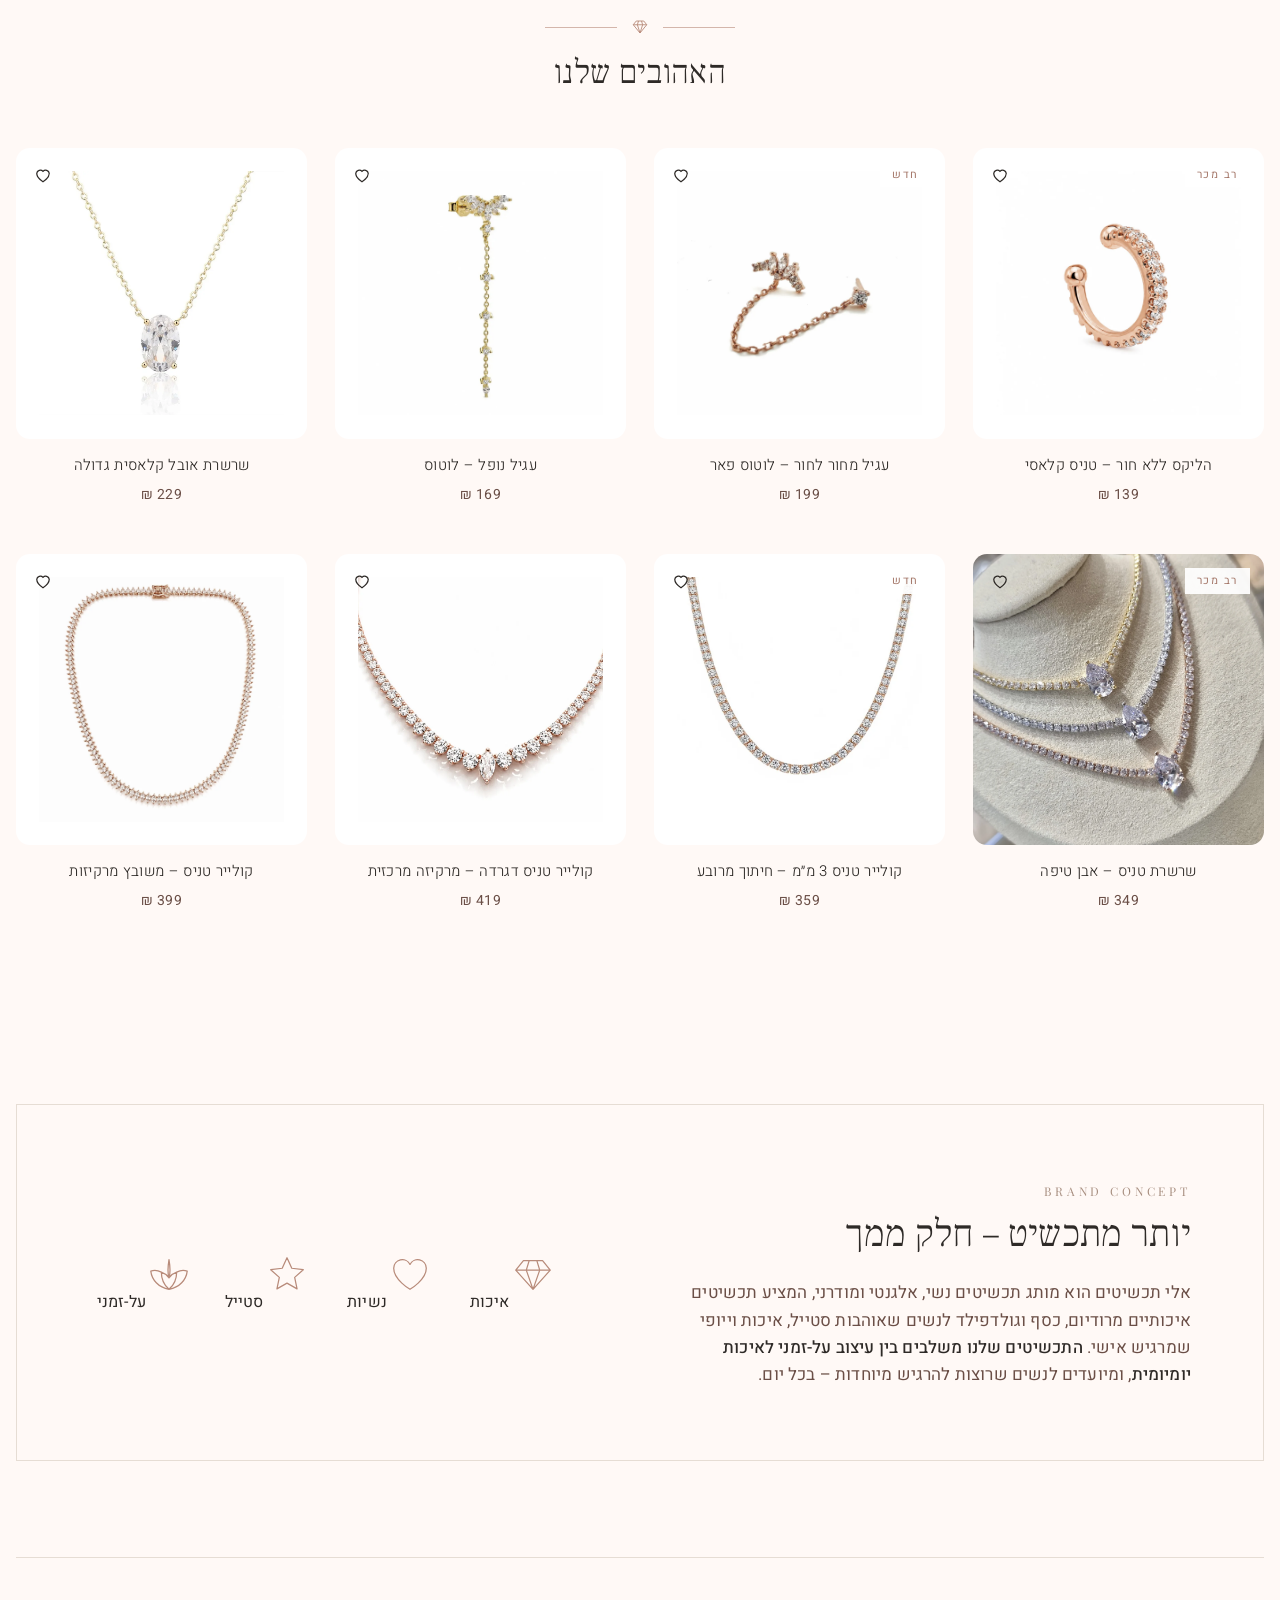
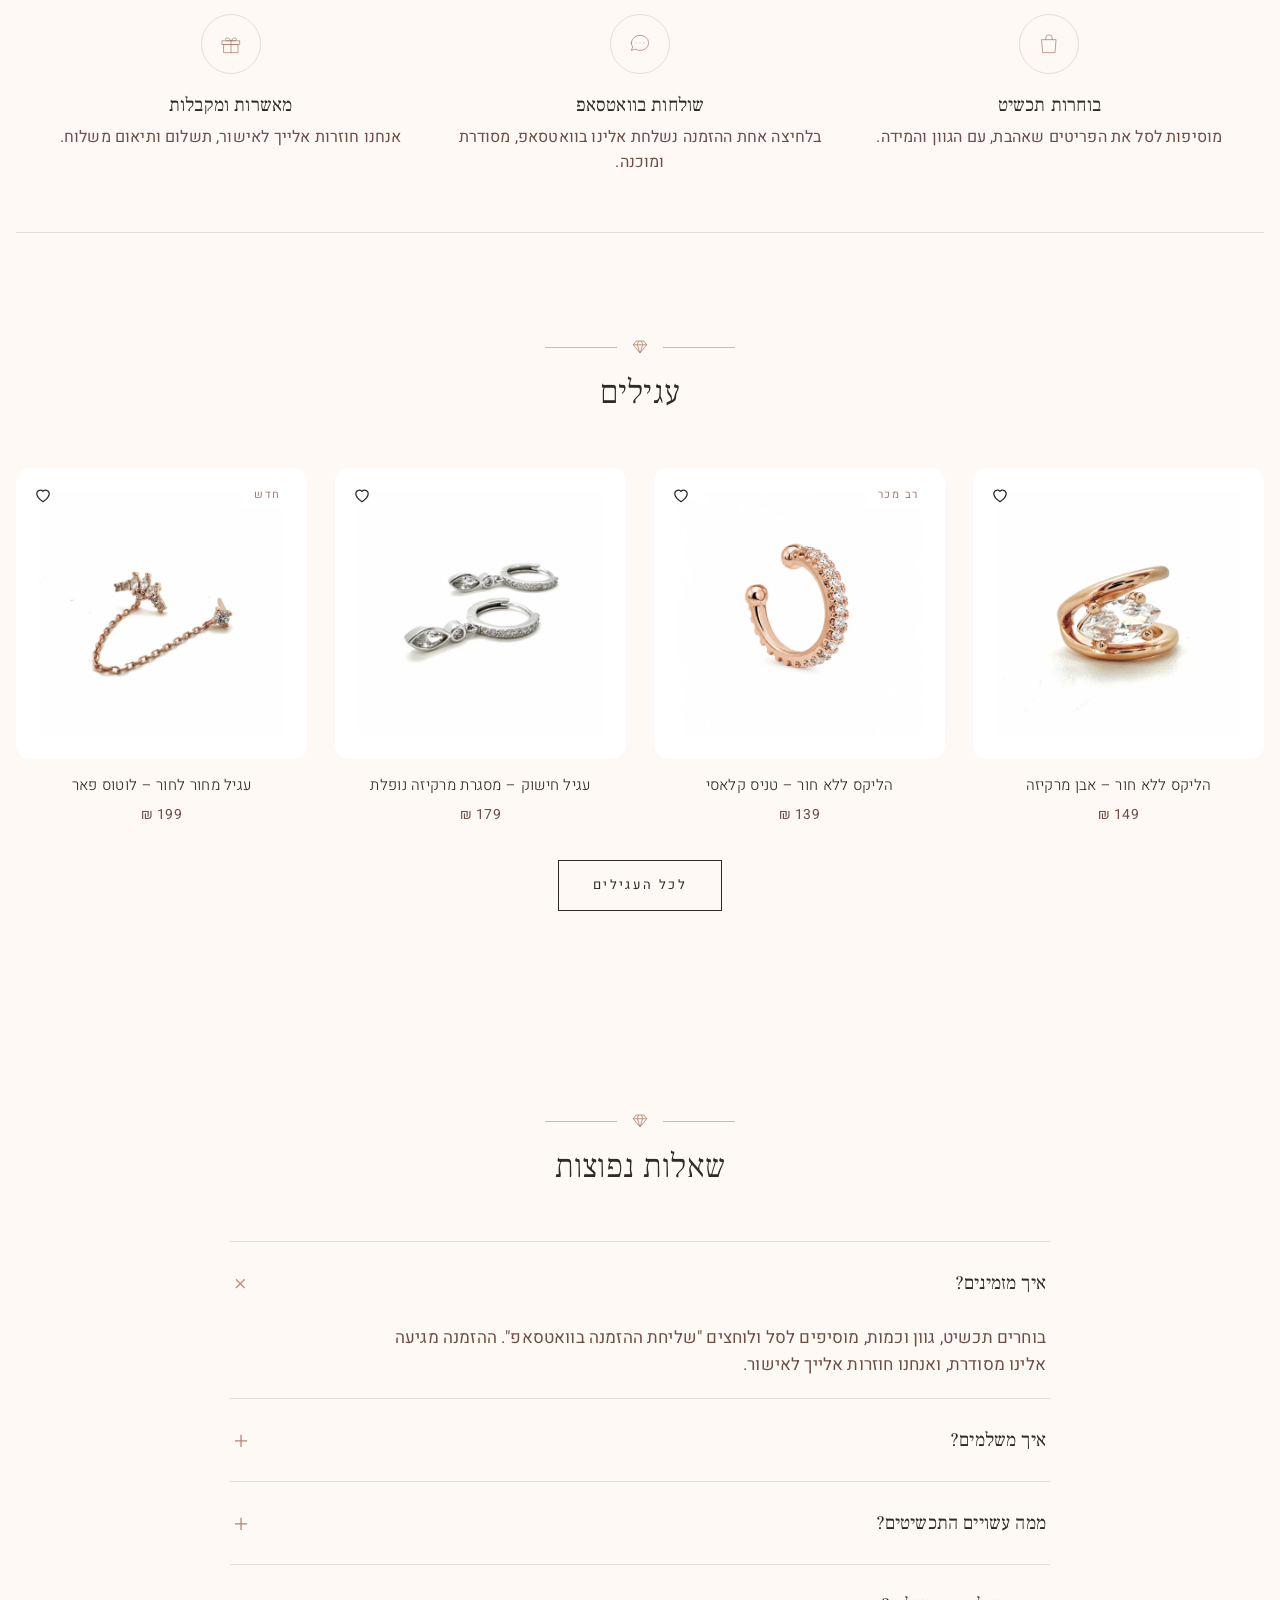
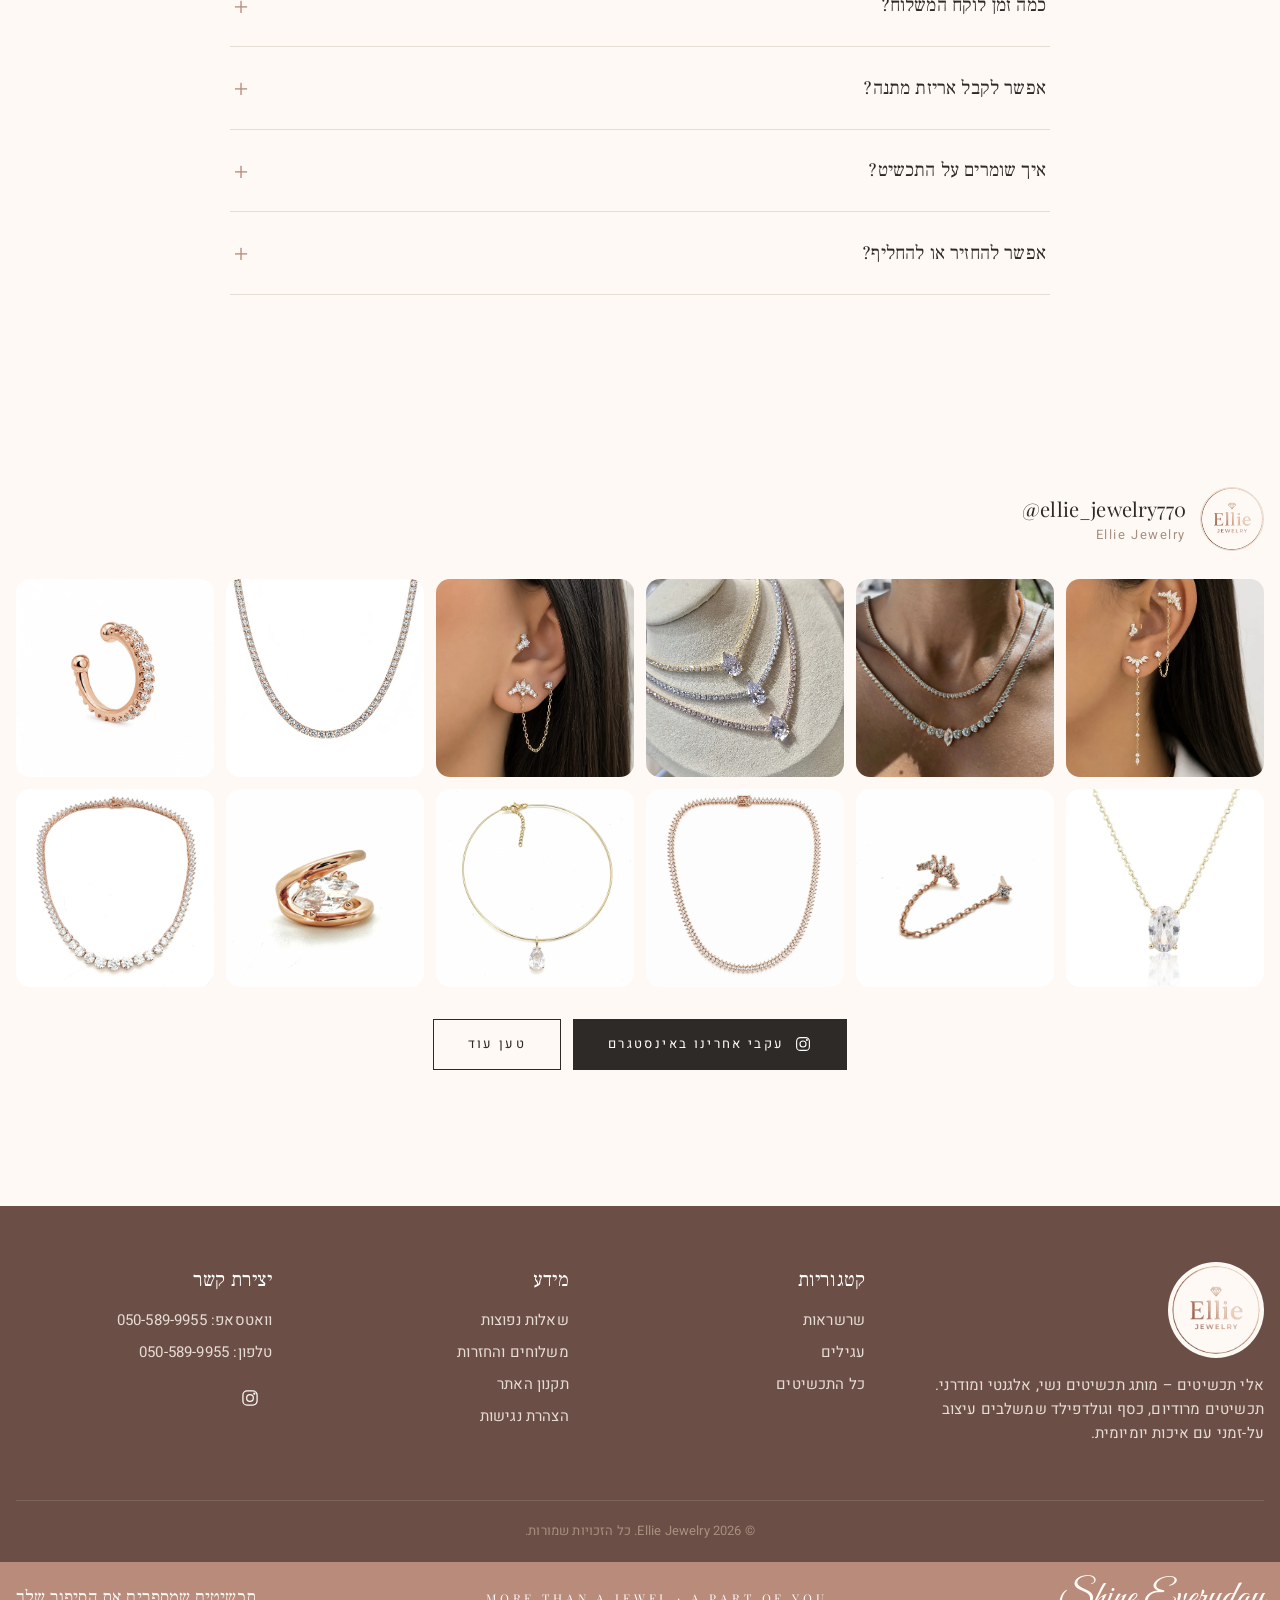
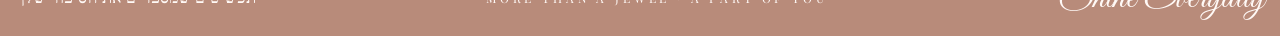
==== commit 553881ca: "Instagram feed section in place of club, Instagram icon in nav Co-Authored-By: Claude Opus 5.5 <nore" ====
--- a/index.html
+++ b/index.html
@@ -67,26 +67,18 @@
     <div class="faq" id="faq-list"></div>
   </section>
 
-  <section class="container">
-    <div class="club">
-      <div>
-        <span class="slogan">Ellie Club</span>
-        <h2>הצטרפי למועדון של Ellie</h2>
-        <p>השאירי פרטים ותהיי הראשונה לשמוע על קולקציות חדשות, תכשיטים שחוזרים למלאי והפתעות מיוחדות.</p>
-      </div>
-      <form class="club__form form" id="club-form" novalidate>
-        <div class="field"><label for="c-name">שם מלא</label><input id="c-name" name="name" autocomplete="name"><span class="err">נא למלא שם</span></div>
-        <div class="field"><label for="c-phone">טלפון</label><input id="c-phone" name="phone" type="tel" inputmode="tel" autocomplete="tel"><span class="err">נא למלא מספר טלפון תקין</span></div>
-        <div class="field"><label for="c-bday">תאריך לידה (לא חובה)</label><input id="c-bday" name="bday" type="date"></div>
-        <button class="btn btn--primary btn--block" type="submit">הצטרפות למועדון</button>
-      </form>
+  <section class="section container insta" id="insta" hidden>
+    <div class="insta__head">
+      <a class="insta__profile insta-link" target="_blank" rel="noopener">
+        <img id="insta-avatar" src="assets/img/logo.webp" alt="">
+        <span><strong id="insta-handle">Instagram</strong><small>Ellie Jewelry</small></span>
+      </a>
     </div>
-  </section>
-
-  <section class="section container" id="insta" hidden>
-    <div class="section__head"><span class="ornament"><svg viewBox="0 0 24 24" fill="none" stroke="currentColor" stroke-width="1.2" aria-hidden="true"><path d="M7 4h10l4 5-9 11L3 9z M3 9h18 M10 4 8.5 9 12 20l3.5-11L14 4"/></svg></span><h2>עקבי אחרינו באינסטגרם</h2></div>
     <div class="insta-grid" id="insta-grid"></div>
-    <div style="text-align:center;margin-top:28px"><a class="btn btn--outline" id="insta-link" target="_blank" rel="noopener">לעמוד האינסטגרם</a></div>
+    <div class="insta__actions">
+      <a class="btn btn--primary insta-link" target="_blank" rel="noopener"><svg viewBox="0 0 24 24" fill="none" stroke="currentColor" stroke-width="1.5" aria-hidden="true"><rect x="3.5" y="3.5" width="17" height="17" rx="5"/><circle cx="12" cy="12" r="4"/><circle cx="17.2" cy="6.8" r=".6" fill="currentColor"/></svg>עקבי אחרינו באינסטגרם</a>
+      <button class="btn btn--outline" id="insta-more" type="button" hidden>טען עוד</button>
+    </div>
   </section>
 </main>
 <script src="assets/js/site.js"></script>
--- a/assets/css/style.css
+++ b/assets/css/style.css
@@ -769,3 +769,51 @@
   .wa-float { width: 44px; height: 44px; }
 }
 .brand.pattern { background-image: none; background-color: transparent; }
+
+/* הקולקציות שלנו – כרטיסיות קטנות יותר */
+.cats { max-width: 860px; margin-inline: auto; gap: 20px; }
+.cat { aspect-ratio: 1; }
+.cat__label { padding: 60px 24px 22px; }
+.cat__label h3 { font-size: 28px; }
+@media (max-width: 760px) { .cats { grid-template-columns: 1fr 1fr; gap: 12px; } .cat { aspect-ratio: 3 / 4; } .cat__label { padding: 40px 14px 14px; } .cat__label h3 { font-size: 22px; } }
+
+/* פינות מעוגלות לכל התמונות */
+:root { --img-radius: 14px; }
+.card__media, .cat, .gallery__main, .insta-grid a { border-radius: var(--img-radius); }
+.gallery__thumbs button, .cart-item__img, .search__img { border-radius: 8px; }
+.hero__img { padding: 16px; padding-inline-start: 0; }
+.hero__img img { border-radius: var(--img-radius); }
+@media (max-width: 980px) { .hero__img { padding: 12px 12px 0; } }
+
+/* ───────── פיד אינסטגרם ───────── */
+.insta__head { display: flex; justify-content: flex-start; margin-bottom: 28px; }
+.insta__profile { display: inline-flex; align-items: center; gap: 14px; }
+.insta__profile img { width: 64px; height: 64px; border-radius: 50%; object-fit: cover; background: var(--ivory); border: 1px solid var(--line); }
+.insta__profile strong { display: block; font-family: var(--font-latin); font-weight: 400; font-size: 20px; color: var(--charcoal); direction: ltr; text-align: start; }
+.insta__profile small { display: block; font-size: 13px; color: var(--taupe); letter-spacing: .12em; }
+.insta__profile:hover strong { color: var(--rose-deep); }
+.insta-grid { grid-template-columns: repeat(6, 1fr); gap: 12px; }
+.insta-post { position: relative; display: block; aspect-ratio: 1; overflow: hidden; border-radius: var(--img-radius); background: #fff; }
+.insta-post img { width: 100%; height: 100%; object-fit: cover; transition: transform .9s cubic-bezier(.22,1,.36,1); }
+.insta-post:hover img { transform: scale(1.06); }
+.insta-post__type { position: absolute; top: 10px; inset-inline-start: 10px; color: #fff; filter: drop-shadow(0 1px 3px rgba(0,0,0,.45)); display: grid; }
+.insta-post__type svg { width: 22px; height: 22px; }
+.insta-post__type--play { inset: 0; place-items: center; }
+.insta-post__type--play svg { width: 44px; height: 44px; }
+.insta-post__hover { position: absolute; inset: 0; display: grid; place-items: center; background: rgba(46,42,39,.35); color: #fff; opacity: 0; transition: opacity .3s; }
+.insta-post__hover svg { width: 30px; height: 30px; }
+.insta-post:hover .insta-post__hover { opacity: 1; }
+.insta__actions { display: flex; justify-content: center; gap: 12px; flex-wrap: wrap; margin-top: 32px; }
+.insta__actions .btn svg { width: 18px; height: 18px; }
+@media (max-width: 980px) { .insta-grid { grid-template-columns: repeat(4, 1fr); } }
+@media (max-width: 760px) { .insta-grid { grid-template-columns: repeat(3, 1fr); gap: 6px; } .insta-post { border-radius: 8px; } .insta__profile img { width: 52px; height: 52px; } }
+
+/* אייקון אינסטגרם בתפריט הניווט */
+.nav__insta { display: inline-flex; align-items: center; gap: 10px; color: var(--charcoal); }
+.nav__insta svg { width: 20px; height: 20px; }
+.nav__insta span { position: absolute; width: 1px; height: 1px; overflow: hidden; clip: rect(0 0 0 0); }
+.nav__insta:hover { color: var(--rose-deep); }
+@media (max-width: 1080px) {
+  .nav__insta { display: flex; font-size: 19px; padding: 14px 0; }
+  .nav__insta span { position: static; width: auto; height: auto; clip: auto; overflow: visible; }
+}
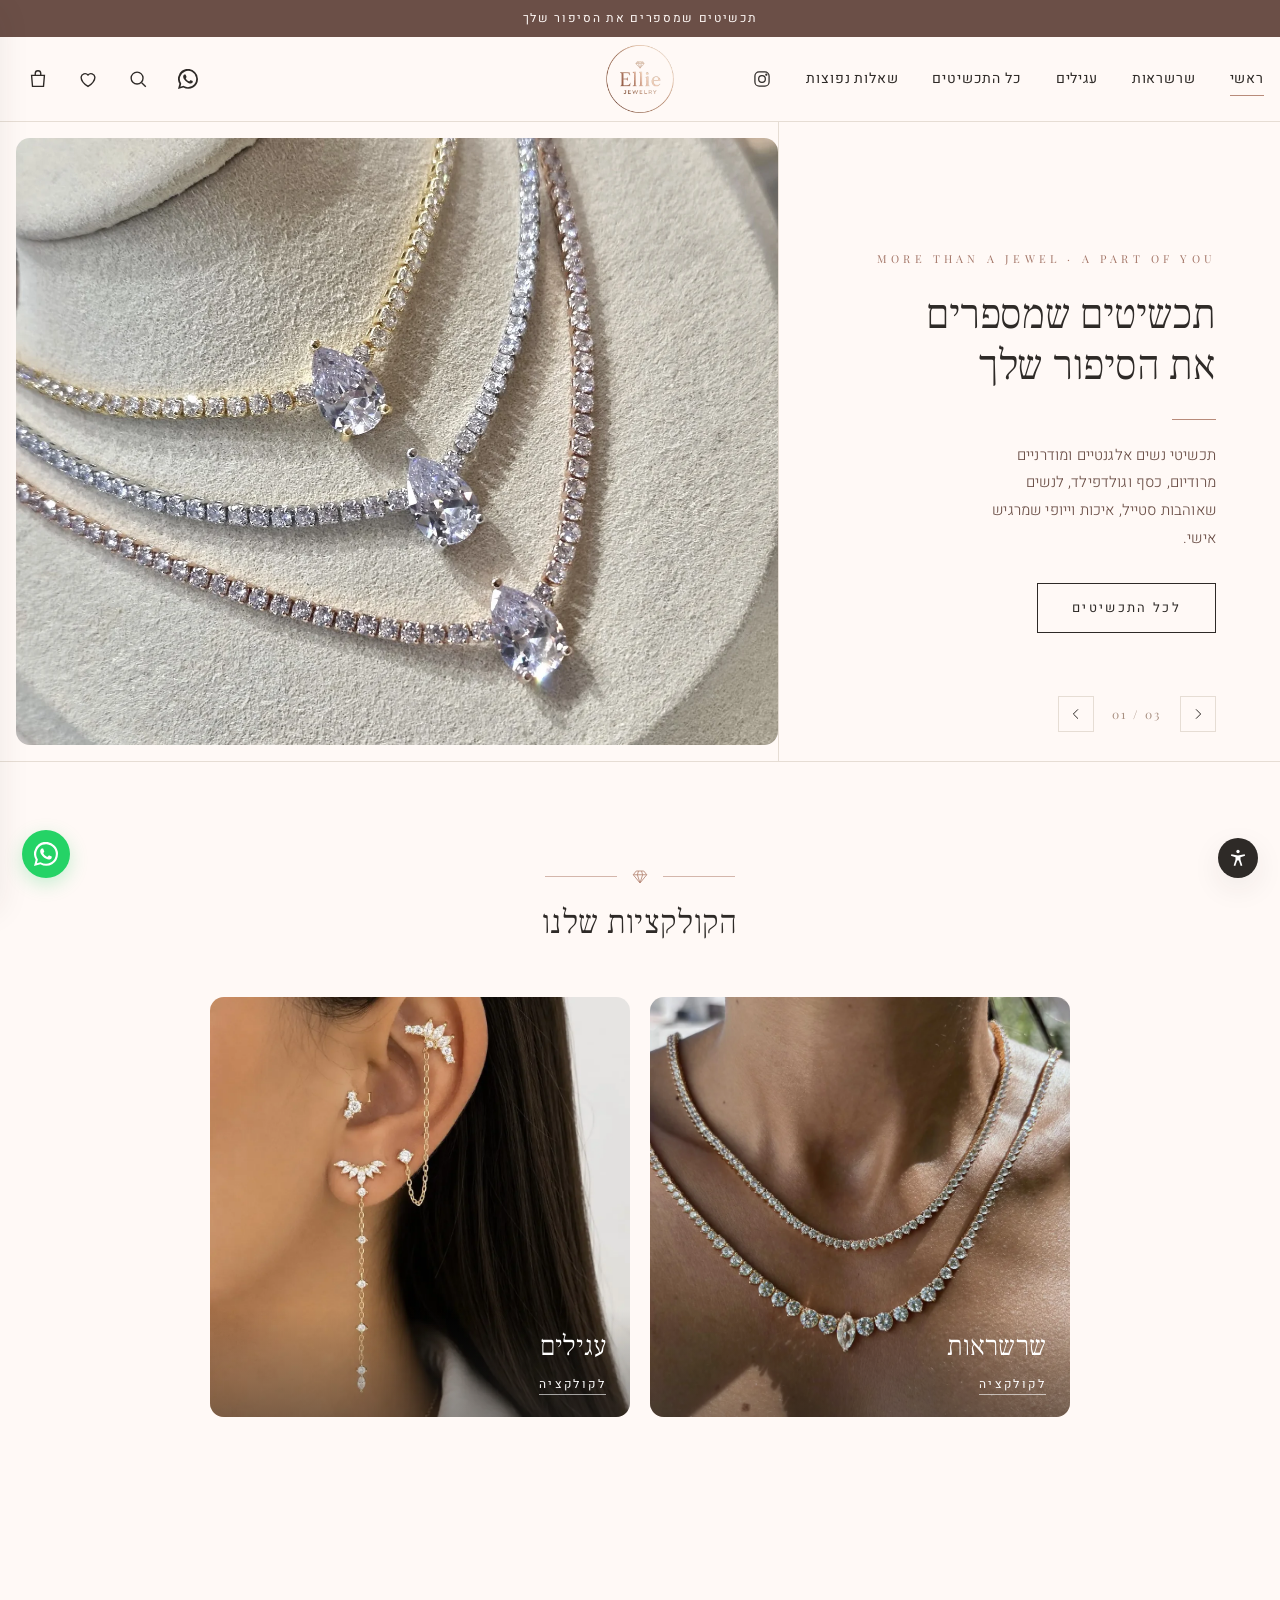
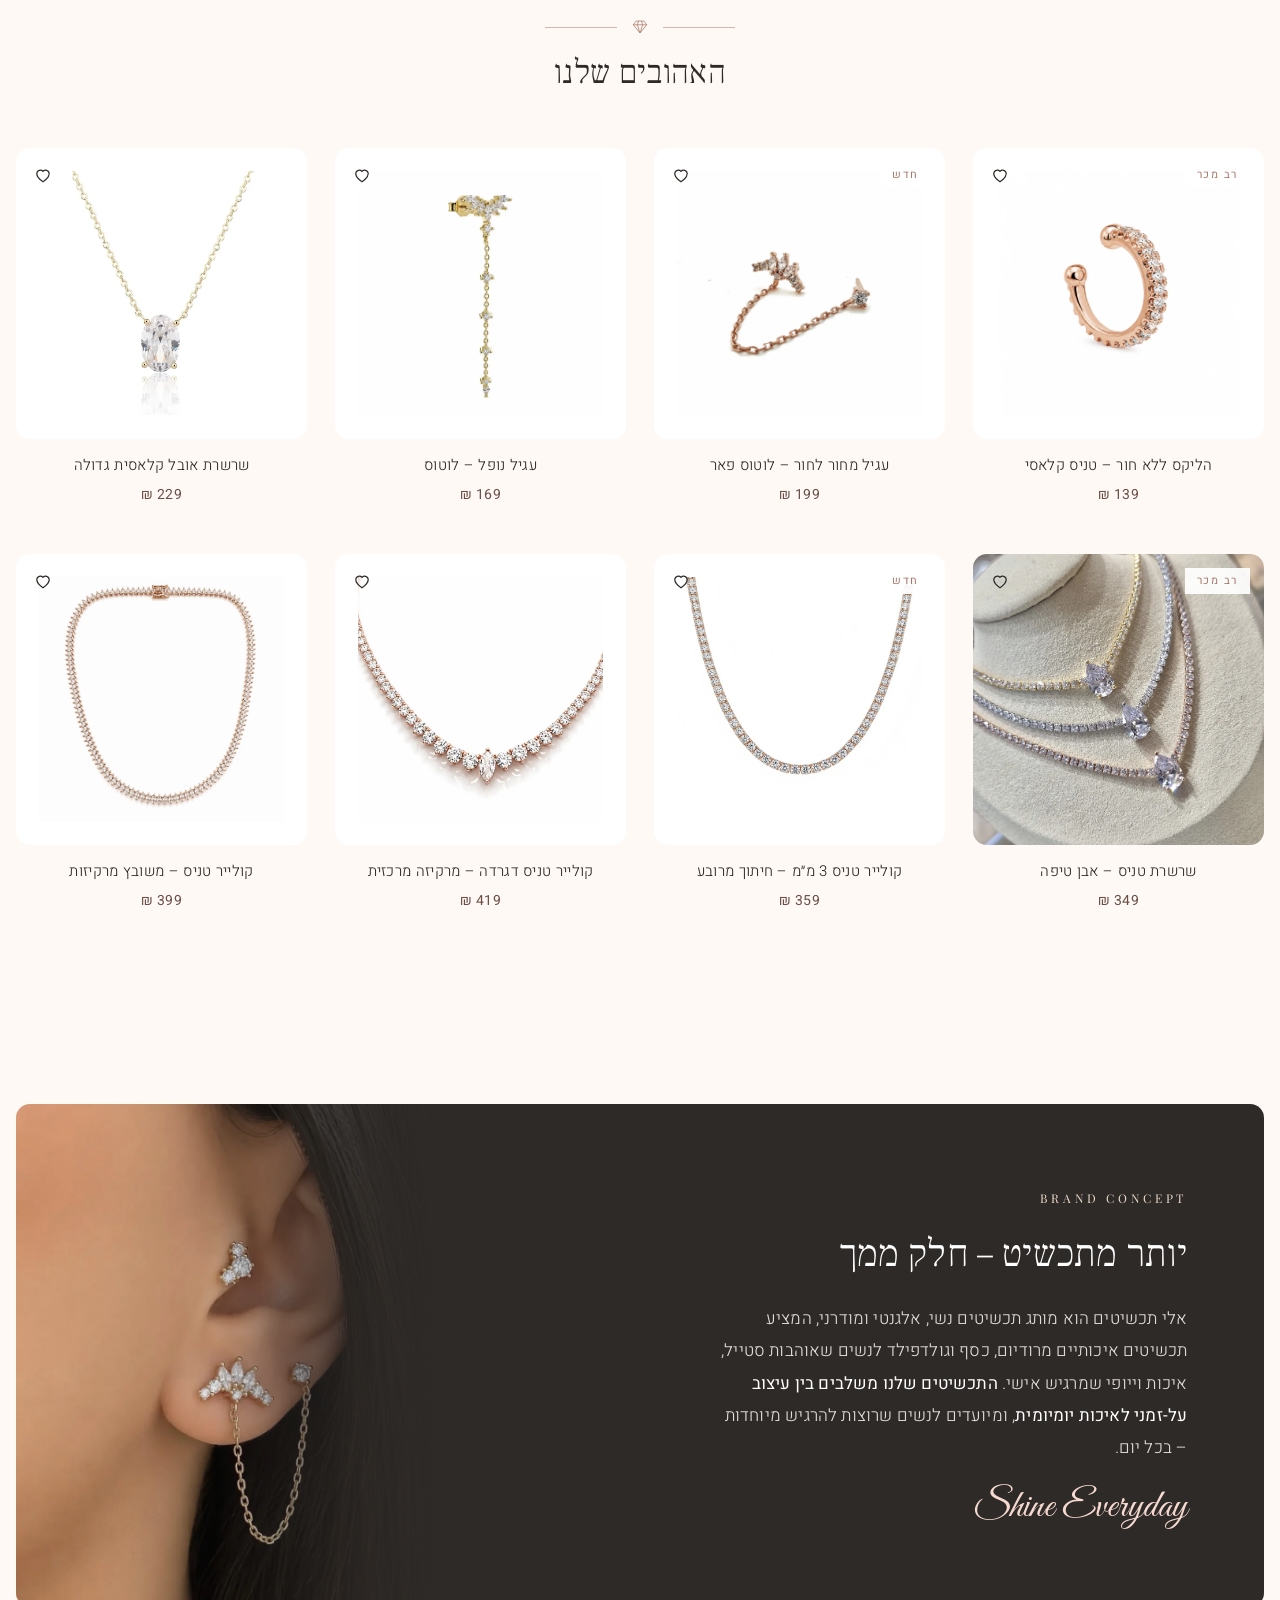
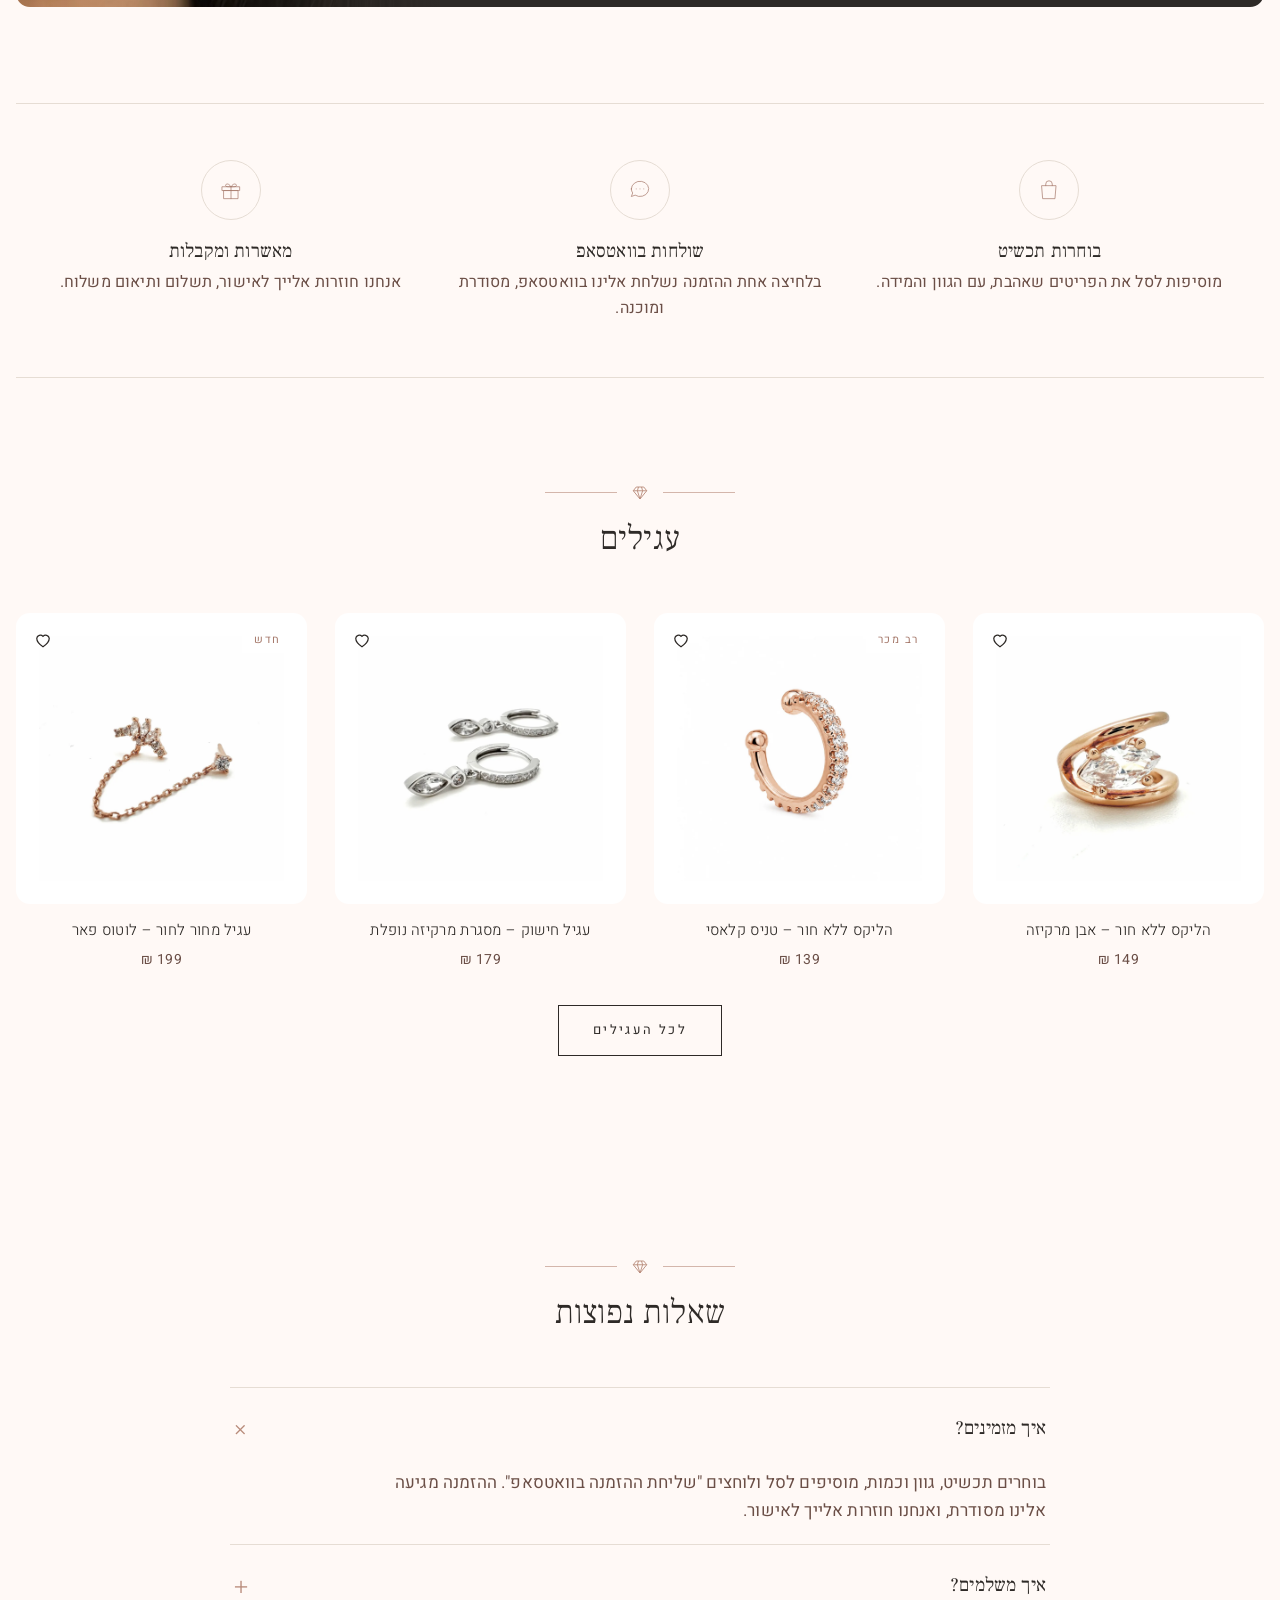
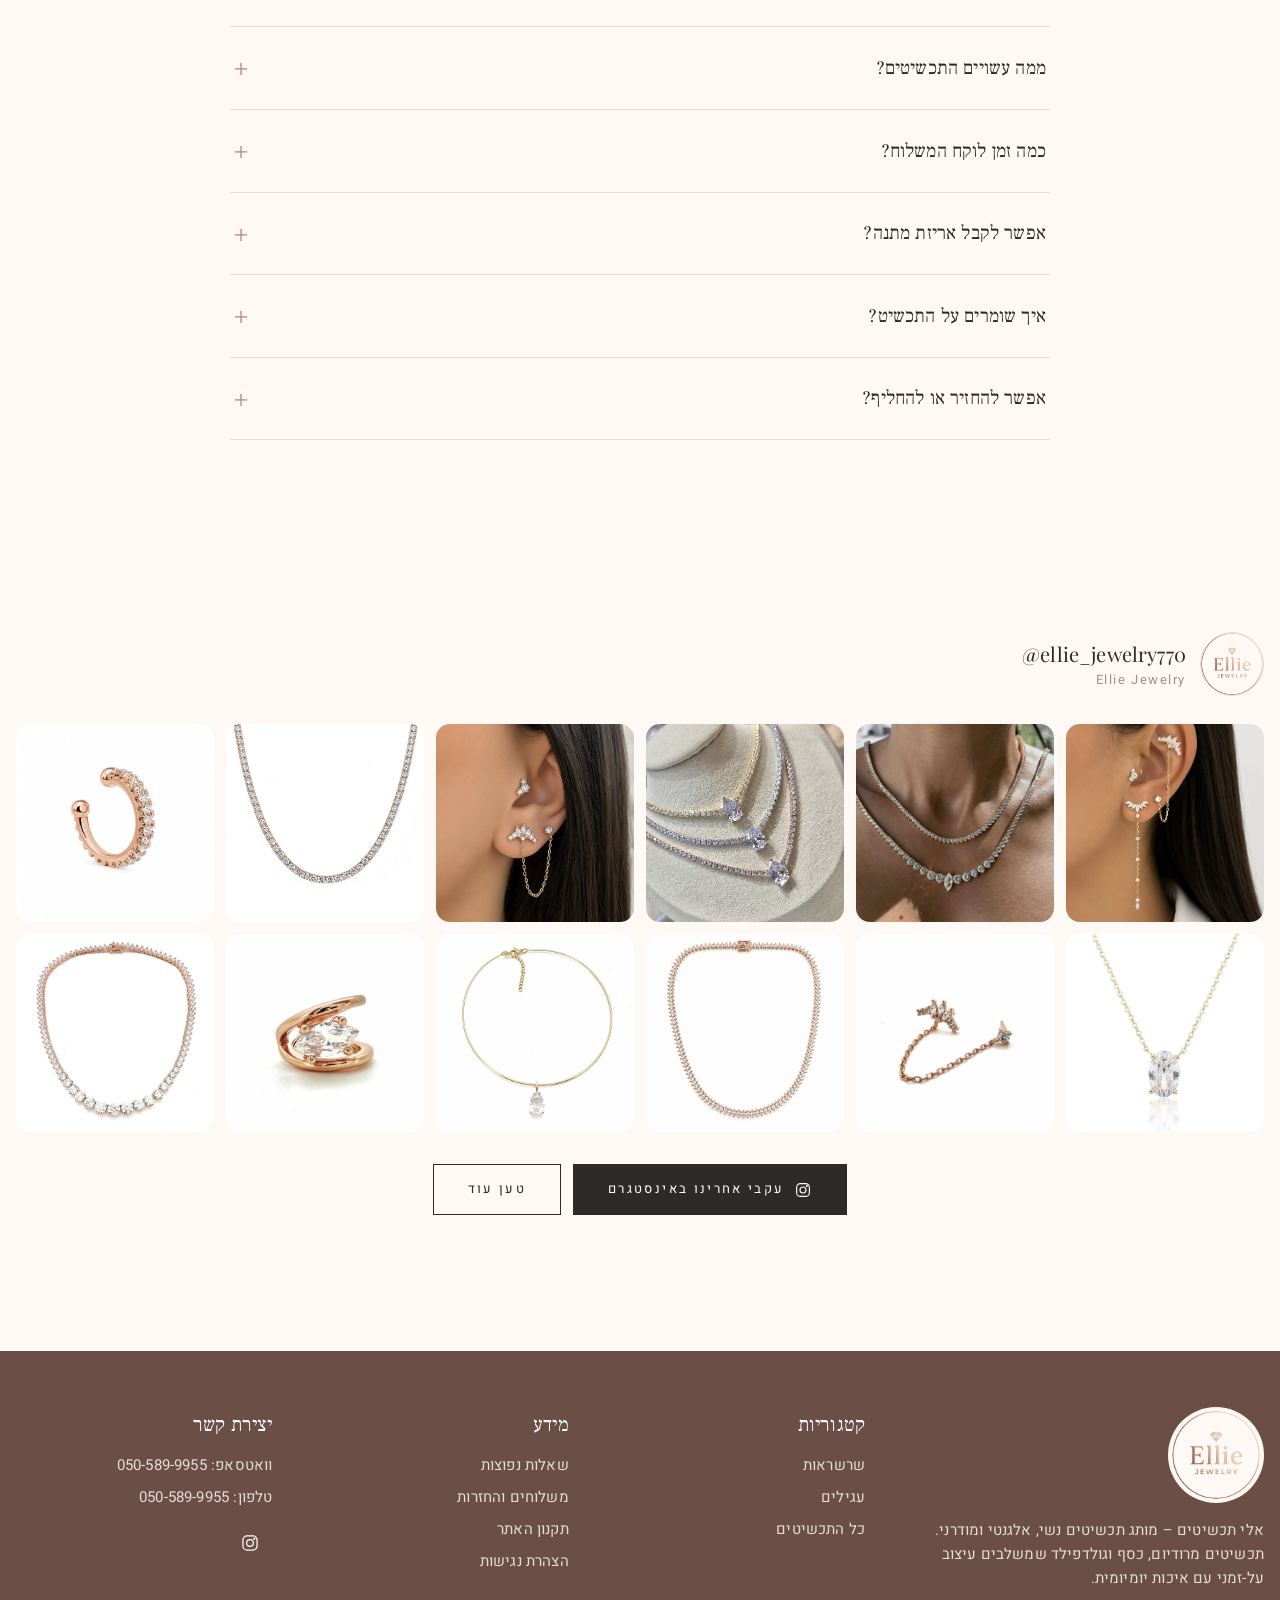
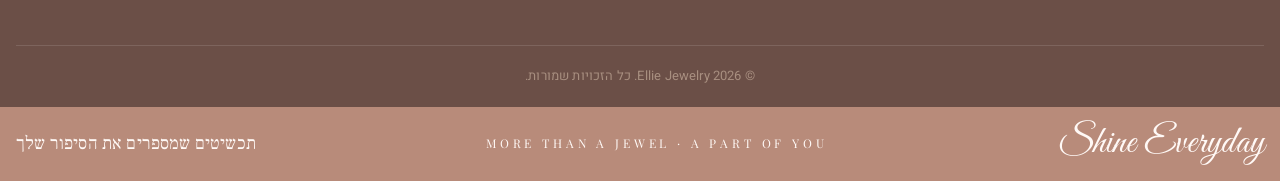
==== commit f7c2fa60: "Brand card: photo background, remove icons Co-Authored-By: Claude Opus 5.5 <noreply@anthropic.com>" ====
--- a/index.html
+++ b/index.html
@@ -33,17 +33,12 @@
 
 
   <section class="section container">
-    <div class="brand pattern">
+    <div class="brand brand--photo">
       <div>
         <span class="slogan">Brand concept</span>
         <h2>יותר מתכשיט – חלק ממך</h2>
         <p>אלי תכשיטים הוא מותג תכשיטים נשי, אלגנטי ומודרני, המציע תכשיטים איכותיים מרודיום, כסף וגולדפילד לנשים שאוהבות סטייל, איכות וייופי שמרגיש אישי. <strong>התכשיטים שלנו משלבים בין עיצוב על-זמני לאיכות יומיומית</strong>, ומיועדים לנשים שרוצות להרגיש מיוחדות – בכל יום.</p>
-      </div>
-      <div class="values">
-        <div class="value"><svg viewBox="0 0 48 48" fill="none" stroke="currentColor" stroke-width="1.3" stroke-linejoin="round" stroke-linecap="round" aria-hidden="true"><path d="M14 10h20l8 10-18 20L6 20z M6 20h36 M20 10l-3 10 7 20 7-20-3-10"/></svg><span>איכות</span></div>
-        <div class="value"><svg viewBox="0 0 48 48" fill="none" stroke="currentColor" stroke-width="1.3" stroke-linejoin="round" stroke-linecap="round" aria-hidden="true"><path d="M24 40S7 30 7 18a9 9 0 0 1 17-4 9 9 0 0 1 17 4c0 12-17 22-17 22Z"/></svg><span>נשיות</span></div>
-        <div class="value"><svg viewBox="0 0 48 48" fill="none" stroke="currentColor" stroke-width="1.3" stroke-linejoin="round" stroke-linecap="round" aria-hidden="true"><path d="m24 7 5 11 12 1.5-9 8 2.5 12L24 33.5 13.5 39.5 16 27.5l-9-8L19 18z"/></svg><span>סטייל</span></div>
-        <div class="value"><svg viewBox="0 0 48 48" fill="none" stroke="currentColor" stroke-width="1.3" stroke-linejoin="round" stroke-linecap="round" aria-hidden="true"><path d="M24 40c-6-5-8-12-8-18 3 1 6 3 8 6 2-3 5-5 8-6 0 6-2 13-8 18Z M24 28c-2-6-1-13 0-19 1 6 2 13 0 19 M16 22c-4-2-8-2-11-1 1 9 8 17 19 19 M32 22c4-2 8-2 11-1-1 9-8 17-19 19"/></svg><span>על-זמני</span></div>
+        <span class="script" lang="en">Shine Everyday</span>
       </div>
     </div>
   </section>
--- a/assets/css/style.css
+++ b/assets/css/style.css
@@ -817,3 +817,54 @@
   .nav__insta { display: flex; font-size: 19px; padding: 14px 0; }
   .nav__insta span { position: static; width: auto; height: auto; clip: auto; overflow: visible; }
 }
+
+/* כרטיסיית המותג – רקע צילום עם שכבה כהה */
+.brand.brand--photo {
+  display: grid; grid-template-columns: 1fr; place-items: center; text-align: center;
+  min-height: 460px; padding: 90px 32px; border: 0; border-radius: var(--img-radius); overflow: hidden;
+  background:
+    linear-gradient(90deg, rgba(46,42,39,.25) 0%, rgba(46,42,39,.72) 45%, rgba(46,42,39,.78) 100%),
+    url("../img/products/lotus-peer-model.webp") left 30% / cover no-repeat;
+  color: var(--ivory);
+}
+.brand--photo > div { max-width: 600px; }
+.brand--photo .slogan { color: var(--champagne); }
+.brand--photo h2 { color: #fff; font-size: clamp(30px, 3vw, 42px); margin: 12px 0 18px; }
+.brand--photo p { color: rgba(255,249,246,.86); margin-inline: auto; font-weight: 300; line-height: 1.9; }
+.brand--photo p strong { color: #fff; font-weight: 400; }
+.brand--photo .script { display: block; margin-top: 22px; font-size: 40px; color: var(--blush); }
+@media (max-width: 760px) {
+  .brand.brand--photo { min-height: 0; padding: 64px 22px; background-position: 30% 30%, 30% 30%;
+    background-image: linear-gradient(rgba(46,42,39,.7), rgba(46,42,39,.7)), url("../img/products/lotus-peer-model.webp"); }
+}
+.brand.brand--photo {
+  justify-items: start; text-align: start; padding: 80px clamp(32px, 6vw, 96px);
+  background-color: #2e2a27;
+  background-image:
+    linear-gradient(90deg, rgba(46,42,39,0) 0%, rgba(46,42,39,.15) 22%, rgba(46,42,39,.92) 42%, #2e2a27 56%),
+    url("../img/products/lotus-peer-model.webp");
+  background-size: 100% 100%, auto 100%;
+  background-position: 0 0, left center;
+  background-repeat: no-repeat;
+}
+.brand--photo > div { max-width: 540px; }
+.brand--photo p { margin-inline: 0; }
+@media (max-width: 760px) {
+  .brand.brand--photo {
+    justify-items: center; text-align: center; padding: 260px 22px 56px;
+    background-image: linear-gradient(180deg, rgba(46,42,39,0) 0%, rgba(46,42,39,.2) 28%, #2e2a27 52%), url("../img/products/lotus-peer-model.webp");
+    background-size: 100% 100%, 100% auto; background-position: 0 0, center top;
+  }
+  .brand--photo p { margin-inline: auto; }
+}
+.brand.brand--photo {
+  background-image:
+    linear-gradient(90deg, rgba(46,42,39,0) 0%, rgba(46,42,39,.1) 16%, rgba(46,42,39,.85) 28%, #2e2a27 34%),
+    url("../img/products/lotus-peer-model.webp");
+}
+@media (max-width: 760px) {
+  .brand.brand--photo {
+    padding-top: 230px;
+    background-image: linear-gradient(180deg, rgba(46,42,39,0) 0, rgba(46,42,39,.25) 120px, rgba(46,42,39,.9) 250px, #2e2a27 300px), url("../img/products/lotus-peer-model.webp");
+  }
+}
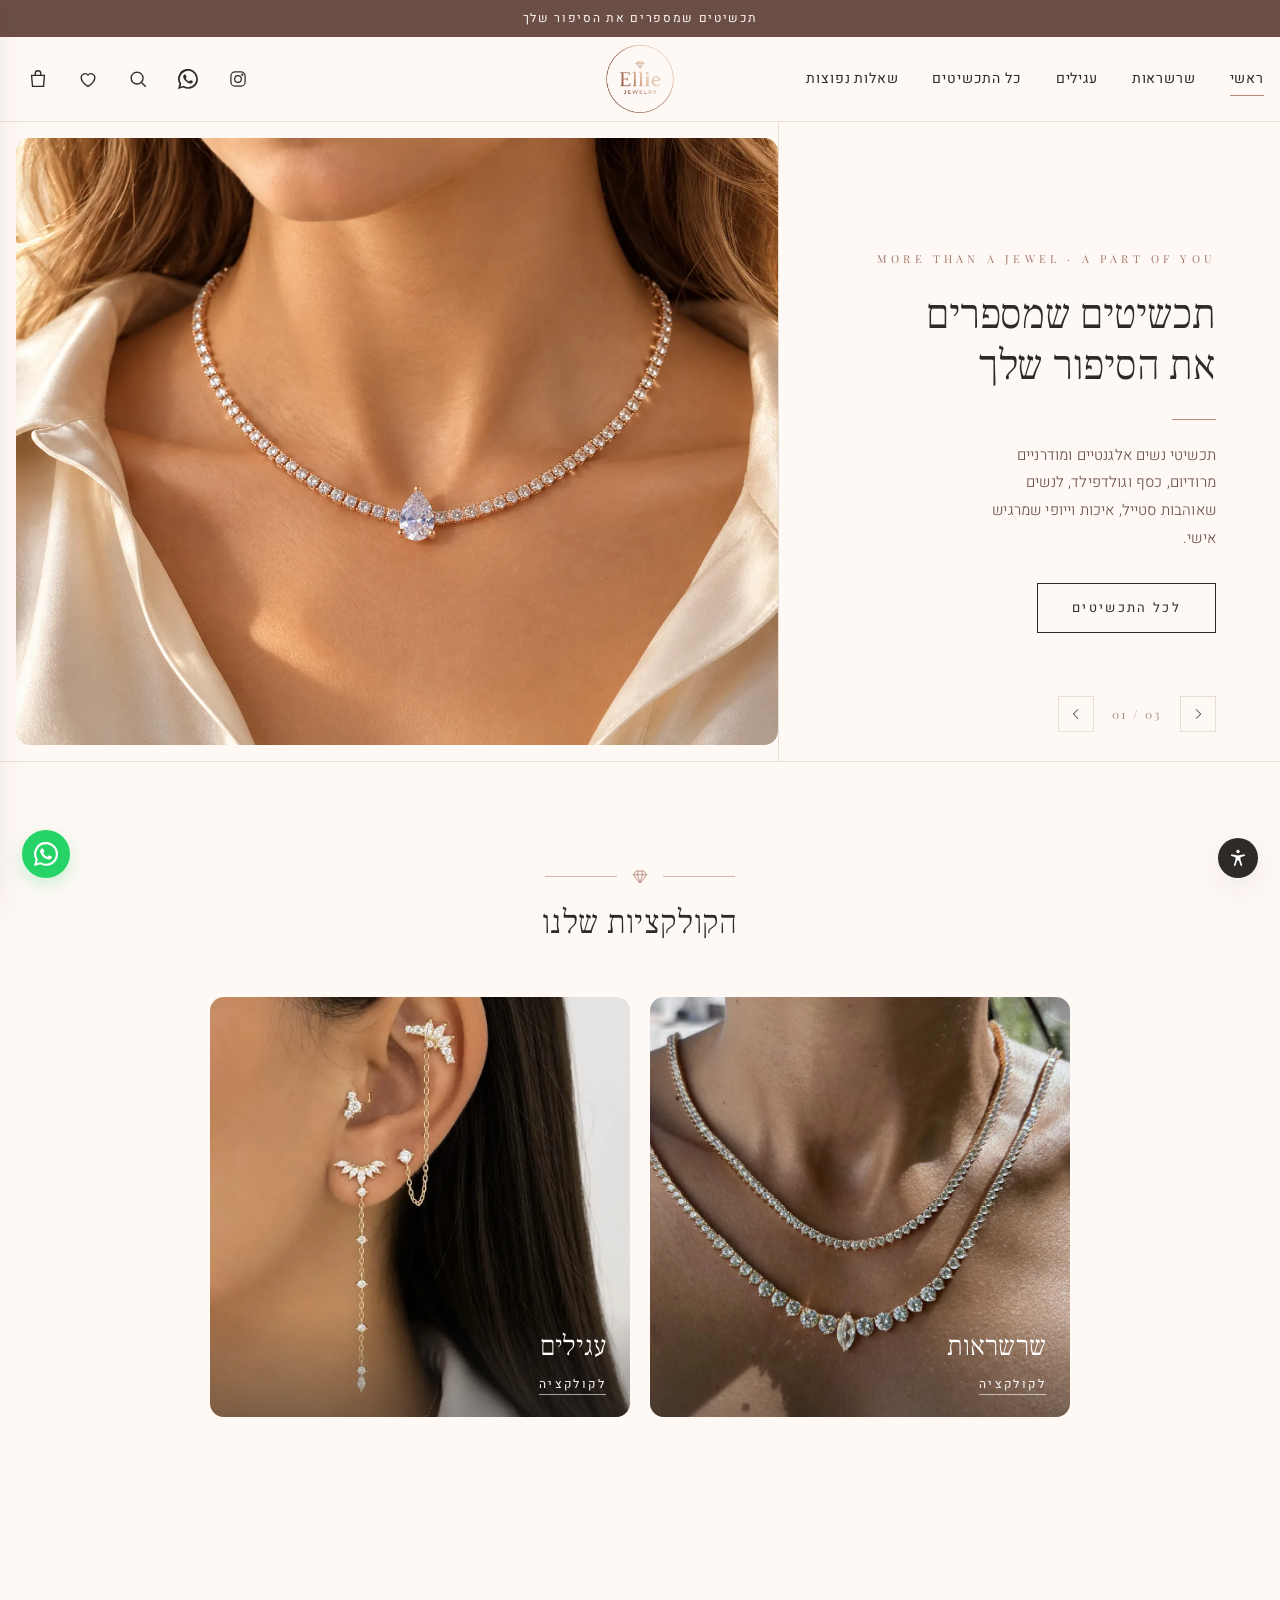
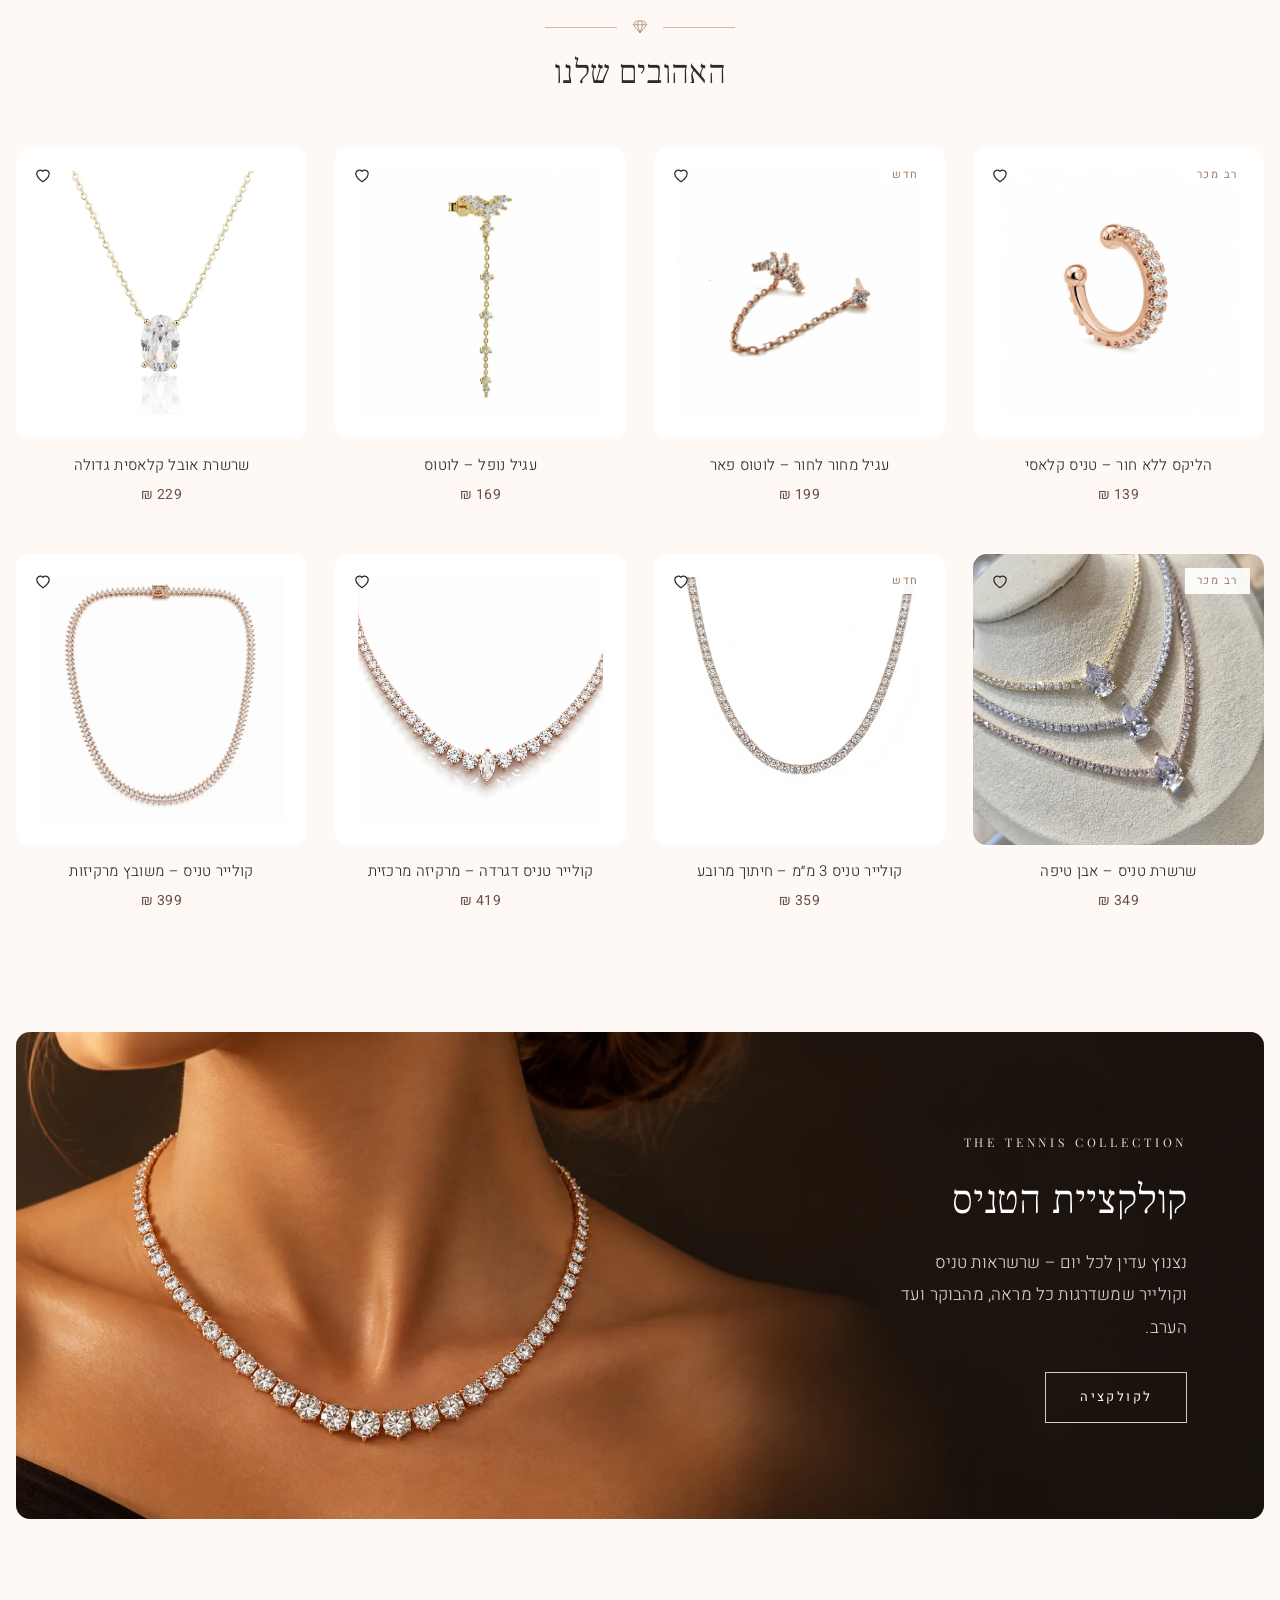
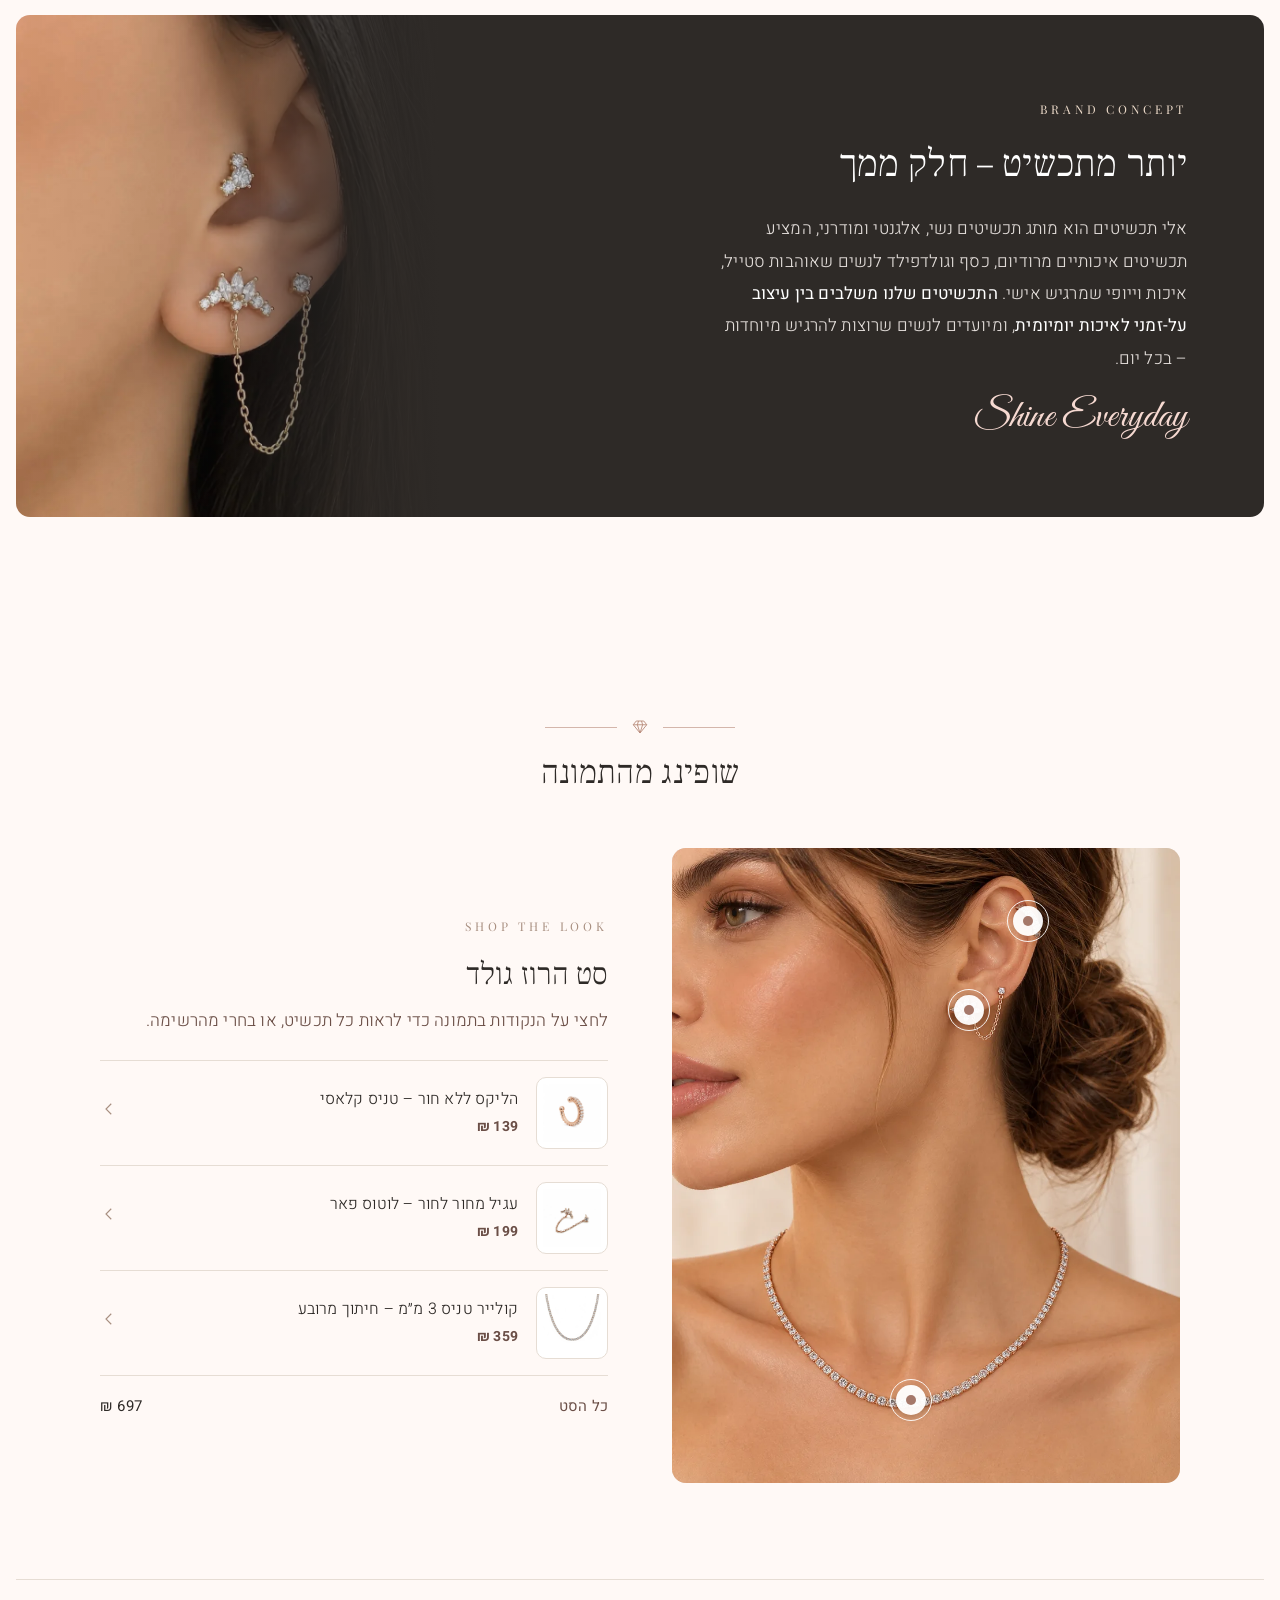
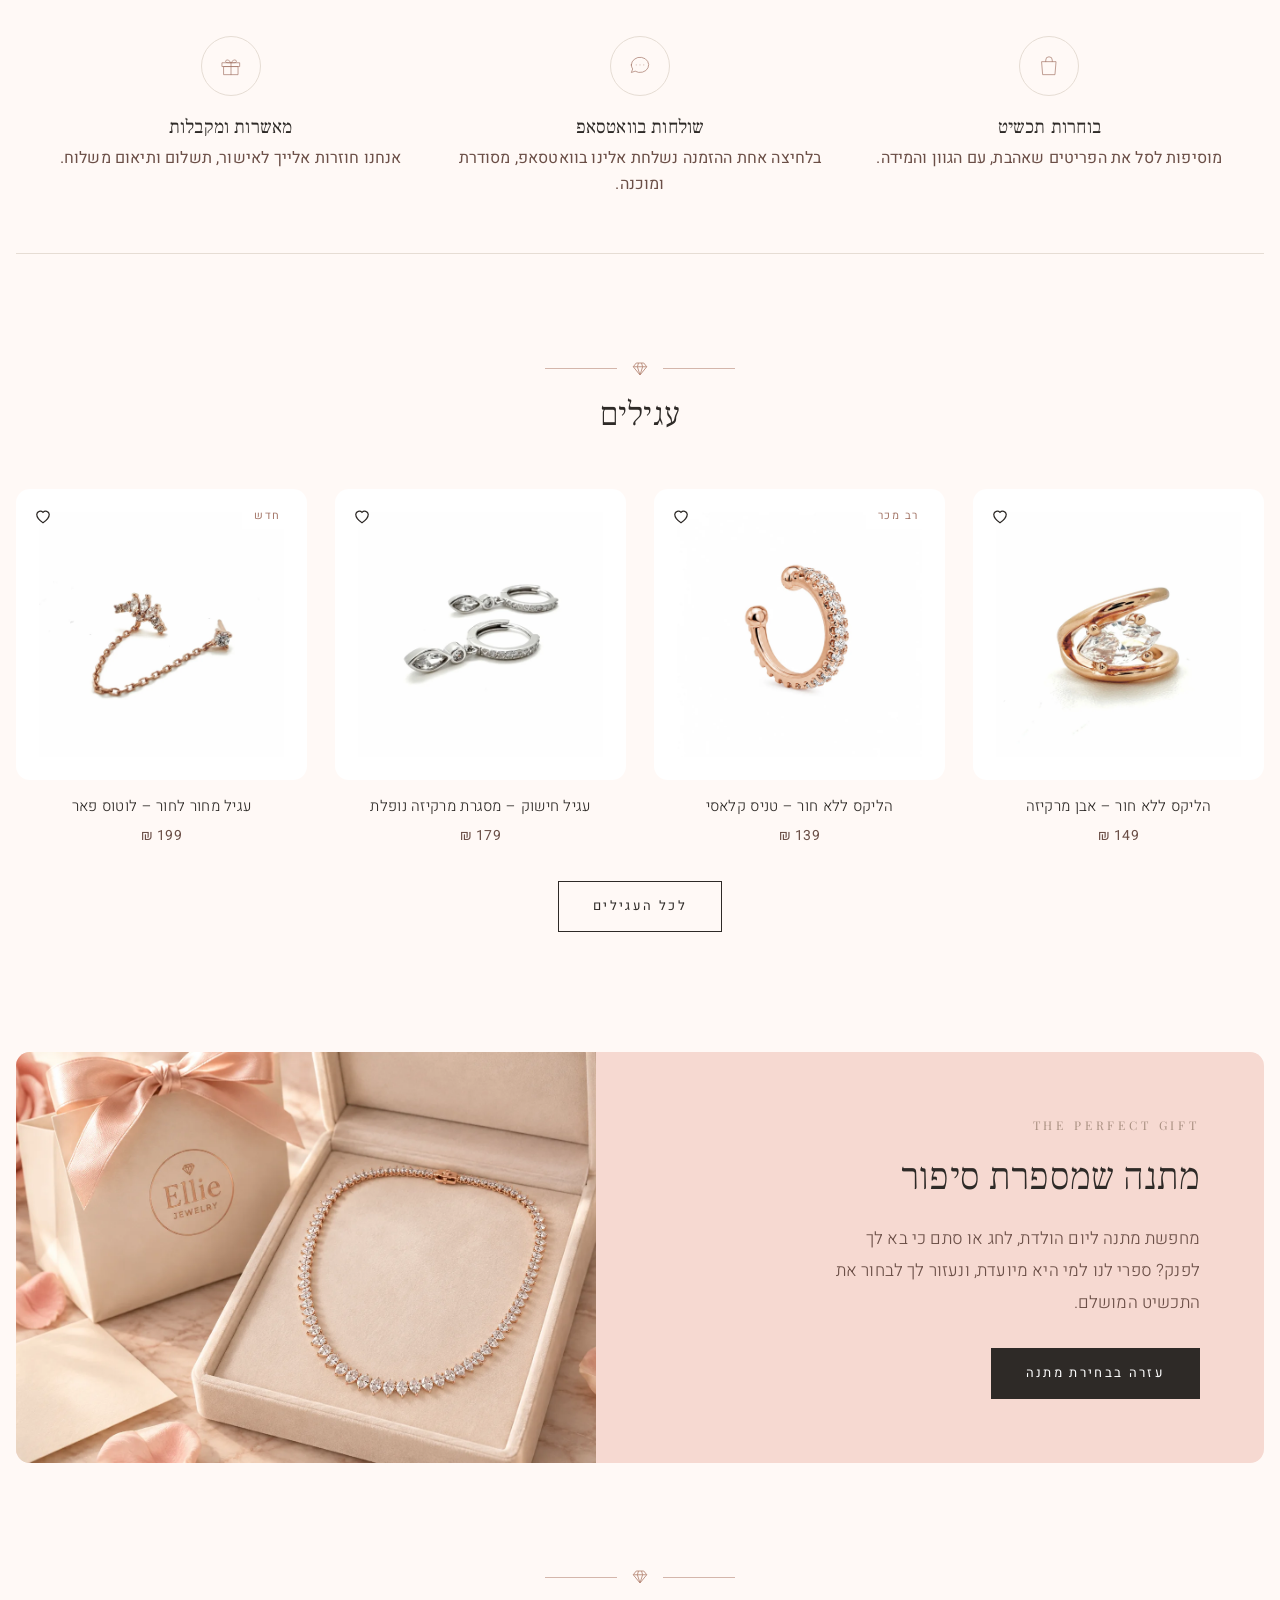
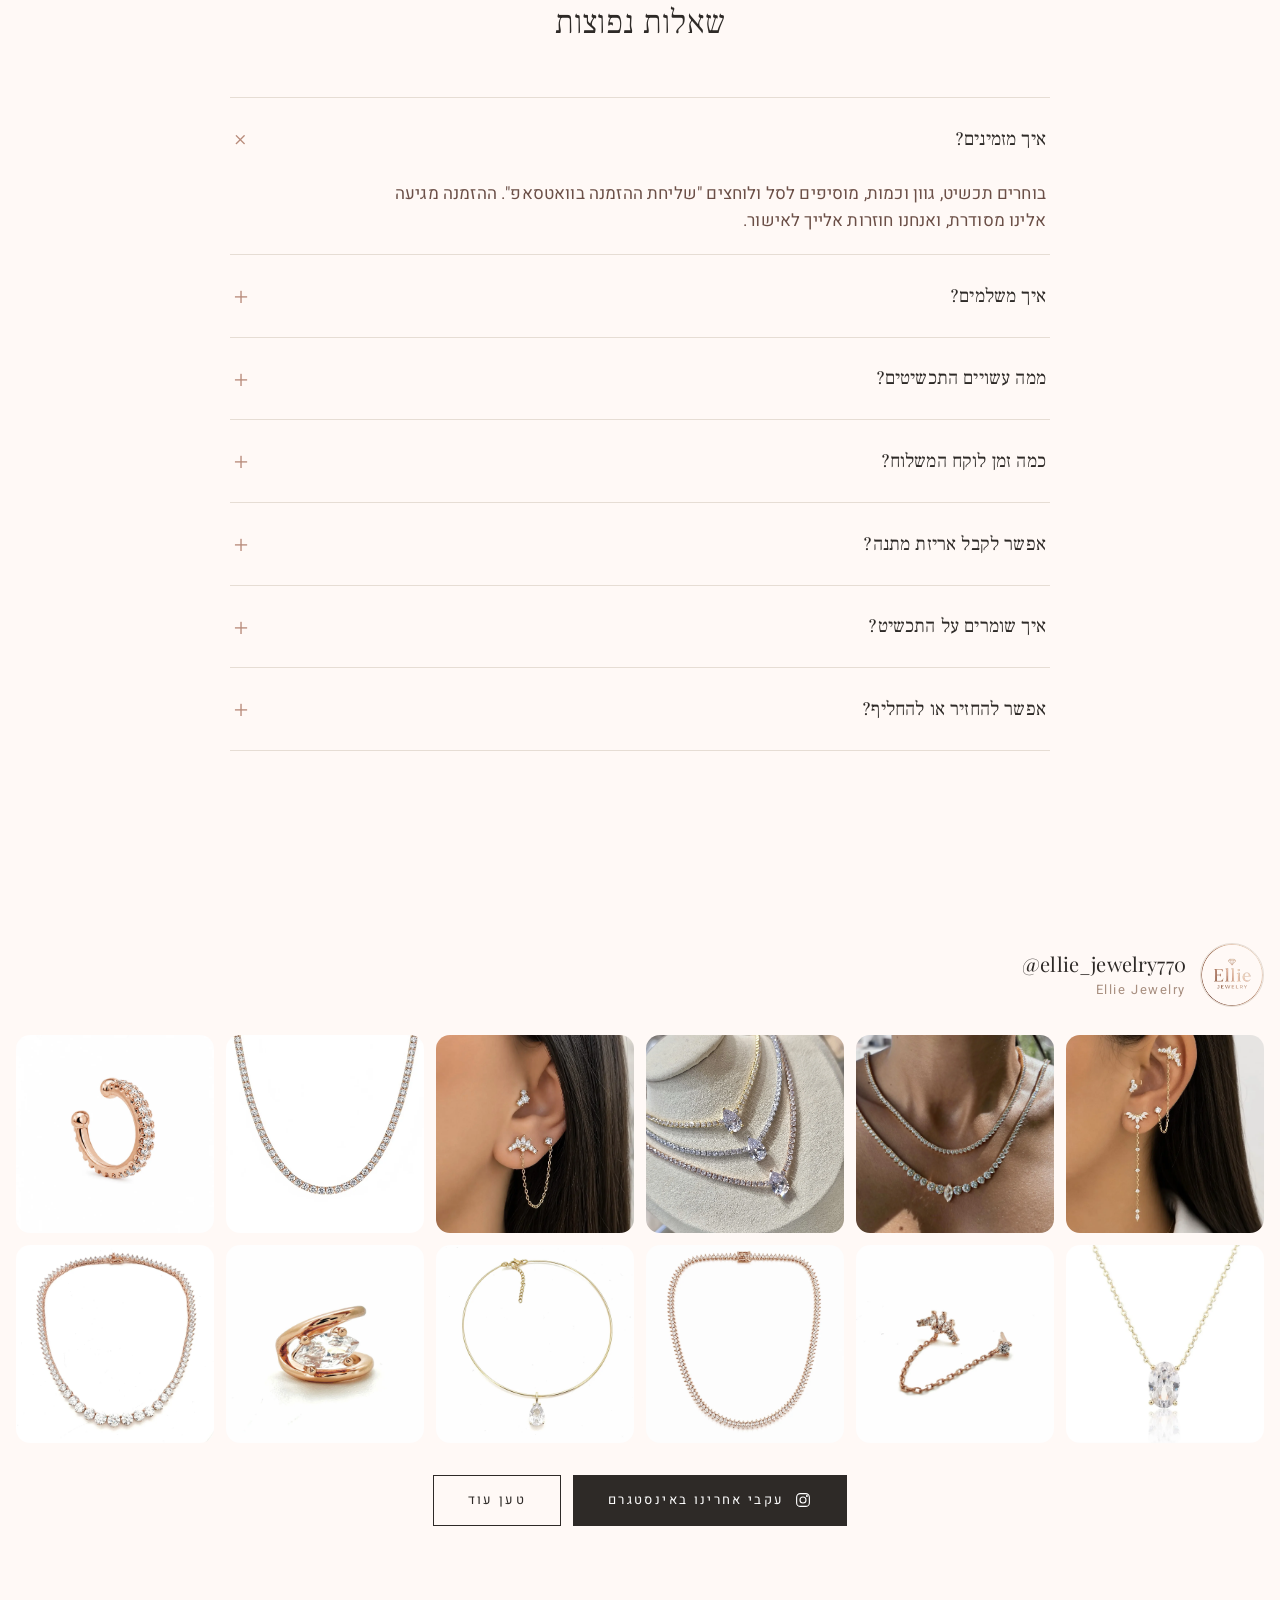
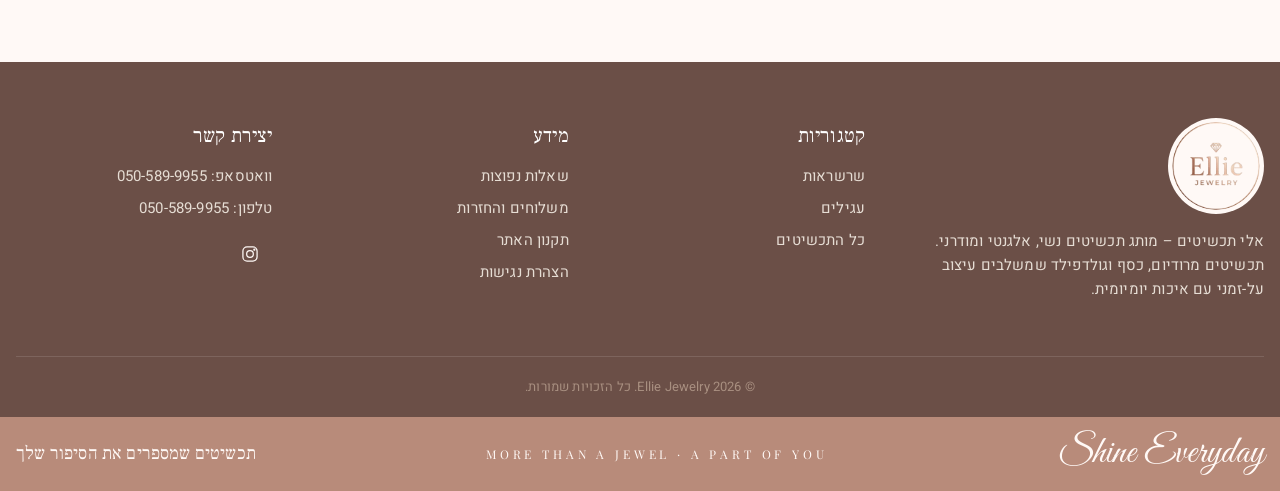
==== commit 05586fd8: "New lifestyle photos: hero slides, tennis banner, shop the look, gift card, how to wear Co-Authored-" ====
--- a/index.html
+++ b/index.html
@@ -32,6 +32,17 @@
   </section>
 
 
+  <section class="container">
+    <a class="feature feature--tennis" href="shop.html?cat=necklaces&amp;sub=tennis">
+      <div class="feature__text">
+        <span class="slogan">The tennis collection</span>
+        <h2>קולקציית הטניס</h2>
+        <p>נצנוץ עדין לכל יום – שרשראות טניס וקולייר שמשדרגות כל מראה, מהבוקר ועד הערב.</p>
+        <span class="btn btn--light">לקולקציה</span>
+      </div>
+    </a>
+  </section>
+
   <section class="section container">
     <div class="brand brand--photo">
       <div>
@@ -39,6 +50,19 @@
         <h2>יותר מתכשיט – חלק ממך</h2>
         <p>אלי תכשיטים הוא מותג תכשיטים נשי, אלגנטי ומודרני, המציע תכשיטים איכותיים מרודיום, כסף וגולדפילד לנשים שאוהבות סטייל, איכות וייופי שמרגיש אישי. <strong>התכשיטים שלנו משלבים בין עיצוב על-זמני לאיכות יומיומית</strong>, ומיועדים לנשים שרוצות להרגיש מיוחדות – בכל יום.</p>
         <span class="script" lang="en">Shine Everyday</span>
+      </div>
+    </div>
+  </section>
+
+  <section class="section container look" id="look">
+    <div class="section__head"><span class="ornament"><svg viewBox="0 0 24 24" fill="none" stroke="currentColor" stroke-width="1.2" aria-hidden="true"><path d="M7 4h10l4 5-9 11L3 9z M3 9h18 M10 4 8.5 9 12 20l3.5-11L14 4"/></svg></span><h2>שופינג מהתמונה</h2></div>
+    <div class="look__grid">
+      <div class="look__media" id="look-media"></div>
+      <div class="look__side">
+        <span class="slogan">Shop the look</span>
+        <h3>סט הרוז גולד</h3>
+        <p>לחצי על הנקודות בתמונה כדי לראות כל תכשיט, או בחרי מהרשימה.</p>
+        <div class="look__list" id="look-list"></div>
       </div>
     </div>
   </section>
@@ -55,6 +79,18 @@
     <div class="section__head"><span class="ornament"><svg viewBox="0 0 24 24" fill="none" stroke="currentColor" stroke-width="1.2" aria-hidden="true"><path d="M7 4h10l4 5-9 11L3 9z M3 9h18 M10 4 8.5 9 12 20l3.5-11L14 4"/></svg></span><h2>עגילים</h2></div>
     <div class="grid" id="earrings-row"></div>
     <div style="text-align:center;margin-top:34px"><a class="btn btn--outline" href="shop.html?cat=earrings">לכל העגילים</a></div>
+  </section>
+
+  <section class="container">
+    <div class="gift">
+      <div class="gift__img"><img src="assets/img/lifestyle/gift.webp" alt="שרשרת בקופסת תכשיטים לצד שקית מתנה של Ellie Jewelry" loading="lazy"></div>
+      <div class="gift__text">
+        <span class="slogan">The perfect gift</span>
+        <h2>מתנה שמספרת סיפור</h2>
+        <p>מחפשת מתנה ליום הולדת, לחג או סתם כי בא לך לפנק? ספרי לנו למי היא מיועדת, ונעזור לך לבחור את התכשיט המושלם.</p>
+        <a class="btn btn--primary" id="gift-wa" target="_blank" rel="noopener">עזרה בבחירת מתנה</a>
+      </div>
+    </div>
   </section>
 
   <section class="section container" id="faq">
--- a/assets/css/style.css
+++ b/assets/css/style.css
@@ -868,3 +868,100 @@
     background-image: linear-gradient(180deg, rgba(46,42,39,0) 0, rgba(46,42,39,.25) 120px, rgba(46,42,39,.9) 250px, #2e2a27 300px), url("../img/products/lotus-peer-model.webp");
   }
 }
+
+/* אינסטגרם יושב ליד הוואטסאפ בהדר; בתפריט הניווט מופיע רק במובייל */
+@media (min-width: 1081px) { .nav__insta { display: none; } }
+
+/* ═════════ אזורי תמונה חדשים ═════════ */
+.btn--light { border: 1px solid rgba(255,249,246,.8); color: var(--ivory); background: transparent; }
+.btn--light:hover, .feature:hover .btn--light { background: var(--ivory); color: var(--charcoal); }
+
+/* באנר קולקציית הטניס: התמונה משמאל, הטקסט על הרקע הכהה מימין */
+.feature {
+  position: relative; display: grid; align-items: center; justify-items: start;
+  min-height: clamp(360px, 38vw, 540px); border-radius: var(--img-radius); overflow: hidden;
+  background: #1f1a17 url("../img/lifestyle/tennis-banner.webp") left center / cover no-repeat;
+  margin-top: 24px;
+}
+.feature::after { content: ""; position: absolute; inset: 0; background: linear-gradient(90deg, transparent 45%, rgba(25,20,17,.55) 100%); }
+.feature__text { position: relative; z-index: 1; max-width: 440px; padding: 48px clamp(32px, 6vw, 96px); color: var(--ivory); }
+.feature__text .slogan { color: var(--champagne); }
+.feature__text h2 { font-family: "Frank Ruhl Libre", serif; font-weight: 300; font-size: clamp(32px, 3.2vw, 46px); color: #fff; margin: 12px 0 14px; }
+.feature__text p { color: rgba(255,249,246,.82); font-weight: 300; line-height: 1.9; margin: 0 0 28px; }
+.feature { transition: transform 1.2s cubic-bezier(.22,1,.36,1); }
+
+/* שופינג מהתמונה */
+.look__grid { display: grid; grid-template-columns: minmax(0, 1fr) minmax(0, 1fr); gap: clamp(28px, 5vw, 72px); align-items: center; max-width: 1080px; margin-inline: auto; }
+.look__media { position: relative; border-radius: var(--img-radius); overflow: hidden; aspect-ratio: 4 / 5; background: var(--sand); }
+.look__media img { width: 100%; height: 100%; object-fit: cover; }
+.look__dot {
+  position: absolute; width: 30px; height: 30px; margin: -15px 0 0 -15px; border-radius: 50%; border: 0; padding: 0;
+  background: rgba(255,255,255,.95); box-shadow: 0 2px 10px rgba(46,42,39,.25); z-index: 2;
+}
+.look__dot::before { content: ""; position: absolute; inset: 10px; border-radius: 50%; background: var(--rose-deep); transition: transform .3s; }
+.look__dot::after { content: ""; position: absolute; inset: -6px; border-radius: 50%; border: 1px solid rgba(255,255,255,.9); animation: look-pulse 2.4s ease-out infinite; }
+@keyframes look-pulse { 0% { transform: scale(.7); opacity: 1; } 100% { transform: scale(1.5); opacity: 0; } }
+.look__dot.is-hl::before { transform: scale(1.35); }
+.look__tip {
+  position: absolute; bottom: calc(100% + 12px); left: 50%; transform: translate(-50%, 6px);
+  background: var(--surface); color: var(--charcoal); padding: 10px 14px; white-space: nowrap; text-align: center;
+  box-shadow: var(--shadow); opacity: 0; visibility: hidden; transition: opacity .2s, transform .2s, visibility .2s; pointer-events: none;
+}
+.look__tip strong { display: block; font-weight: 400; font-size: 14px; }
+.look__tip em { font-style: normal; font-size: 13px; color: var(--mocha); }
+.look__dot:hover .look__tip, .look__dot:focus-visible .look__tip, .look__dot[aria-expanded="true"] .look__tip { opacity: 1; visibility: visible; transform: translate(-50%, 0); }
+.look__side h3 { font-family: "Frank Ruhl Libre", serif; font-weight: 300; font-size: clamp(26px, 2.4vw, 34px); margin: 10px 0 8px; }
+.look__side > p { color: var(--muted); margin: 0 0 26px; font-weight: 300; }
+.look__list { border-top: 1px solid var(--line); }
+.look__item { display: grid; grid-template-columns: 72px 1fr auto; gap: 18px; align-items: center; padding: 16px 0; border-bottom: 1px solid var(--line); transition: background .25s, padding .25s; }
+.look__item.is-hl, .look__item:hover { background: var(--surface); padding-inline: 12px; }
+.look__thumb { width: 72px; aspect-ratio: 1; border-radius: 10px; overflow: hidden; background: #fff; border: 1px solid var(--line); }
+.look__thumb img { width: 100%; height: 100%; object-fit: contain; padding: 6px; }
+.look__name { display: block; font-weight: 300; font-size: 16px; }
+.look__info .price { font-size: 14px; color: var(--mocha); }
+.look__go svg { width: 18px; height: 18px; color: var(--taupe); }
+.look__total { display: flex; justify-content: space-between; padding: 18px 0 0; font-size: 15px; color: var(--muted); }
+.look__total strong { font-weight: 400; color: var(--charcoal); }
+
+/* מתנה שמספרת סיפור */
+.gift {
+  display: grid; grid-template-columns: 1.15fr 1fr; align-items: stretch; border-radius: var(--img-radius); overflow: hidden;
+  background: var(--blush); margin-top: 24px;
+}
+.gift__img { order: 2; min-height: 380px; }
+.gift__img img { width: 100%; height: 100%; object-fit: cover; }
+.gift__text { padding: clamp(36px, 5vw, 72px); display: flex; flex-direction: column; justify-content: center; align-items: flex-start; }
+.gift__text h2 { font-family: "Frank Ruhl Libre", serif; font-weight: 300; font-size: clamp(30px, 3vw, 42px); margin: 12px 0 14px; }
+.gift__text p { color: var(--mocha); font-weight: 300; line-height: 1.9; margin: 0 0 28px; max-width: 42ch; }
+
+/* איך לענוד – עמוד מוצר */
+.wear { display: grid; grid-template-columns: minmax(0, 1fr) minmax(0, 1.2fr); border-radius: var(--img-radius); overflow: hidden; background: #2e2a27; color: var(--ivory); margin-top: 20px; }
+.wear__img { order: 2; aspect-ratio: 4 / 5; max-height: 560px; }
+.wear__img img { width: 100%; height: 100%; object-fit: cover; }
+.wear__text { padding: clamp(36px, 5vw, 72px); display: flex; flex-direction: column; justify-content: center; }
+.wear__text .slogan { color: var(--champagne); }
+.wear__text h2 { font-family: "Frank Ruhl Libre", serif; font-weight: 300; font-size: clamp(28px, 2.8vw, 40px); color: #fff; margin: 12px 0 14px; }
+.wear__text p { color: rgba(255,249,246,.84); font-weight: 300; line-height: 1.9; margin: 0; max-width: 40ch; }
+.wear__text .script { font-size: 38px; color: var(--blush); margin-top: 22px; }
+
+@media (max-width: 860px) {
+  .look__grid { grid-template-columns: 1fr; }
+  .gift, .wear { grid-template-columns: 1fr; }
+  .gift__img, .wear__img { order: 0; }
+  .gift__img { min-height: 0; aspect-ratio: 3 / 2; }
+  .wear__img { max-height: none; aspect-ratio: 4 / 4.4; }
+}
+@media (max-width: 760px) {
+  .feature { min-height: 440px; align-items: end; background-position: 22% center; }
+  .feature::after { background: linear-gradient(180deg, transparent 30%, rgba(25,20,17,.85) 75%); }
+  .feature__text { padding: 30px 24px; }
+}
+.look__media { overflow: visible; }
+.look__media img { border-radius: var(--img-radius); }
+.wear { min-height: 480px; }
+.wear__img { aspect-ratio: auto; max-height: none; min-height: 100%; }
+@media (max-width: 860px) { .wear { min-height: 0; } .wear__img { aspect-ratio: 4 / 4.4; } }
+@media (max-width: 760px) {
+  .feature { min-height: 0; padding-top: 250px; background-size: auto 330px; background-position: 18% 0; background-color: #1f1a17; }
+  .feature::after { background: linear-gradient(180deg, transparent 0, transparent 170px, #1f1a17 330px); }
+}
